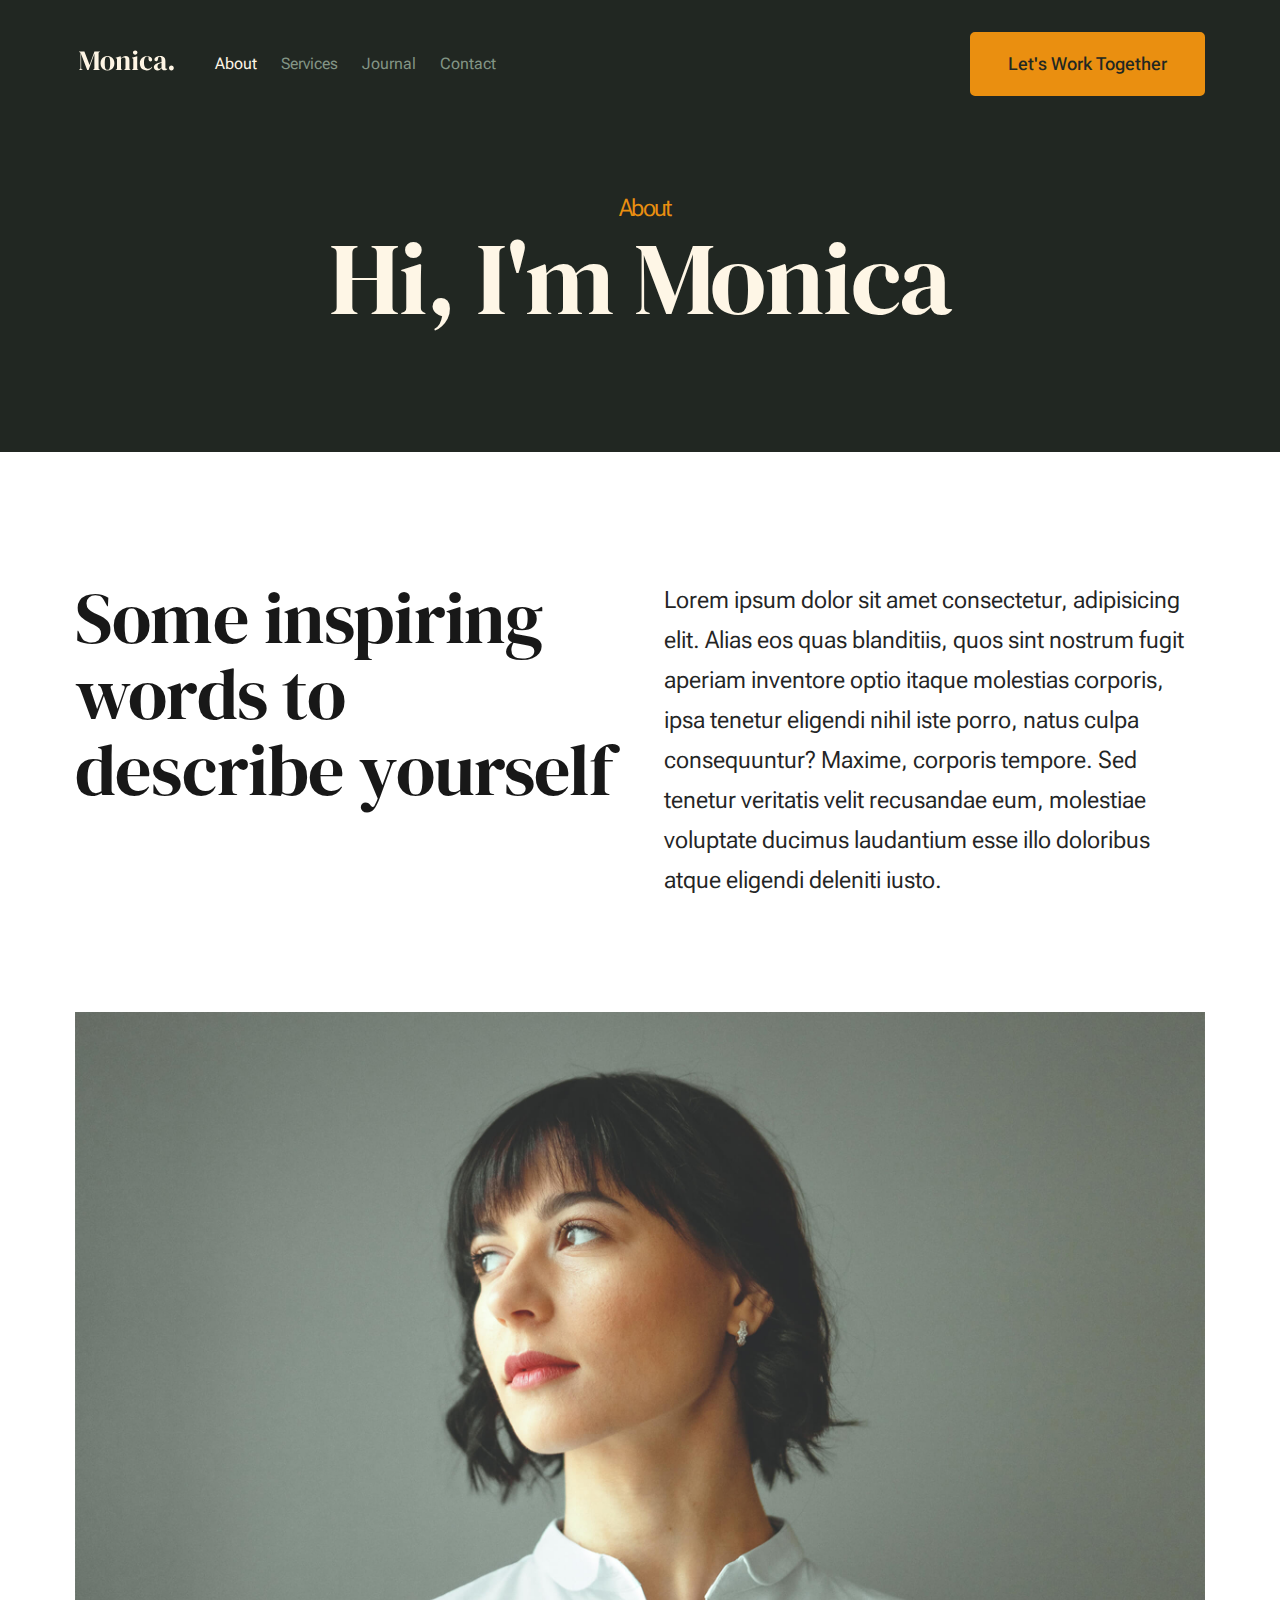
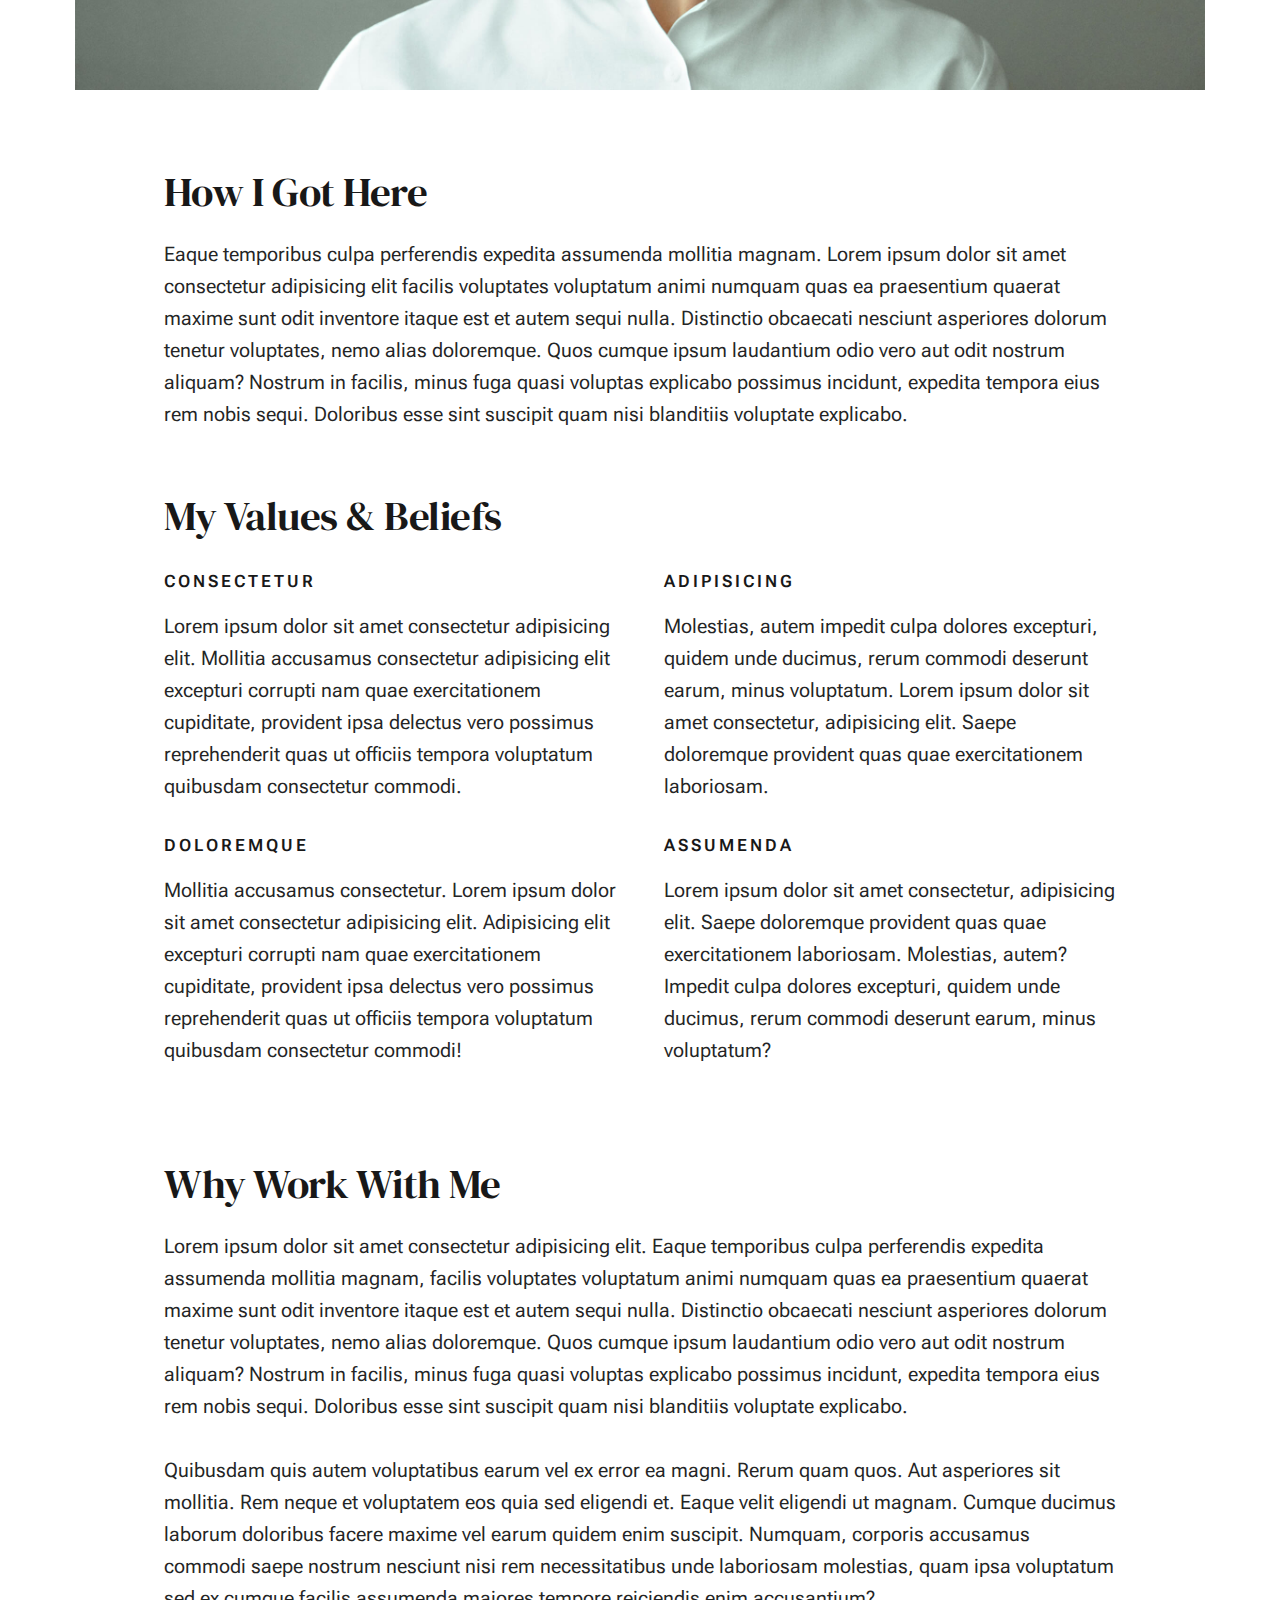
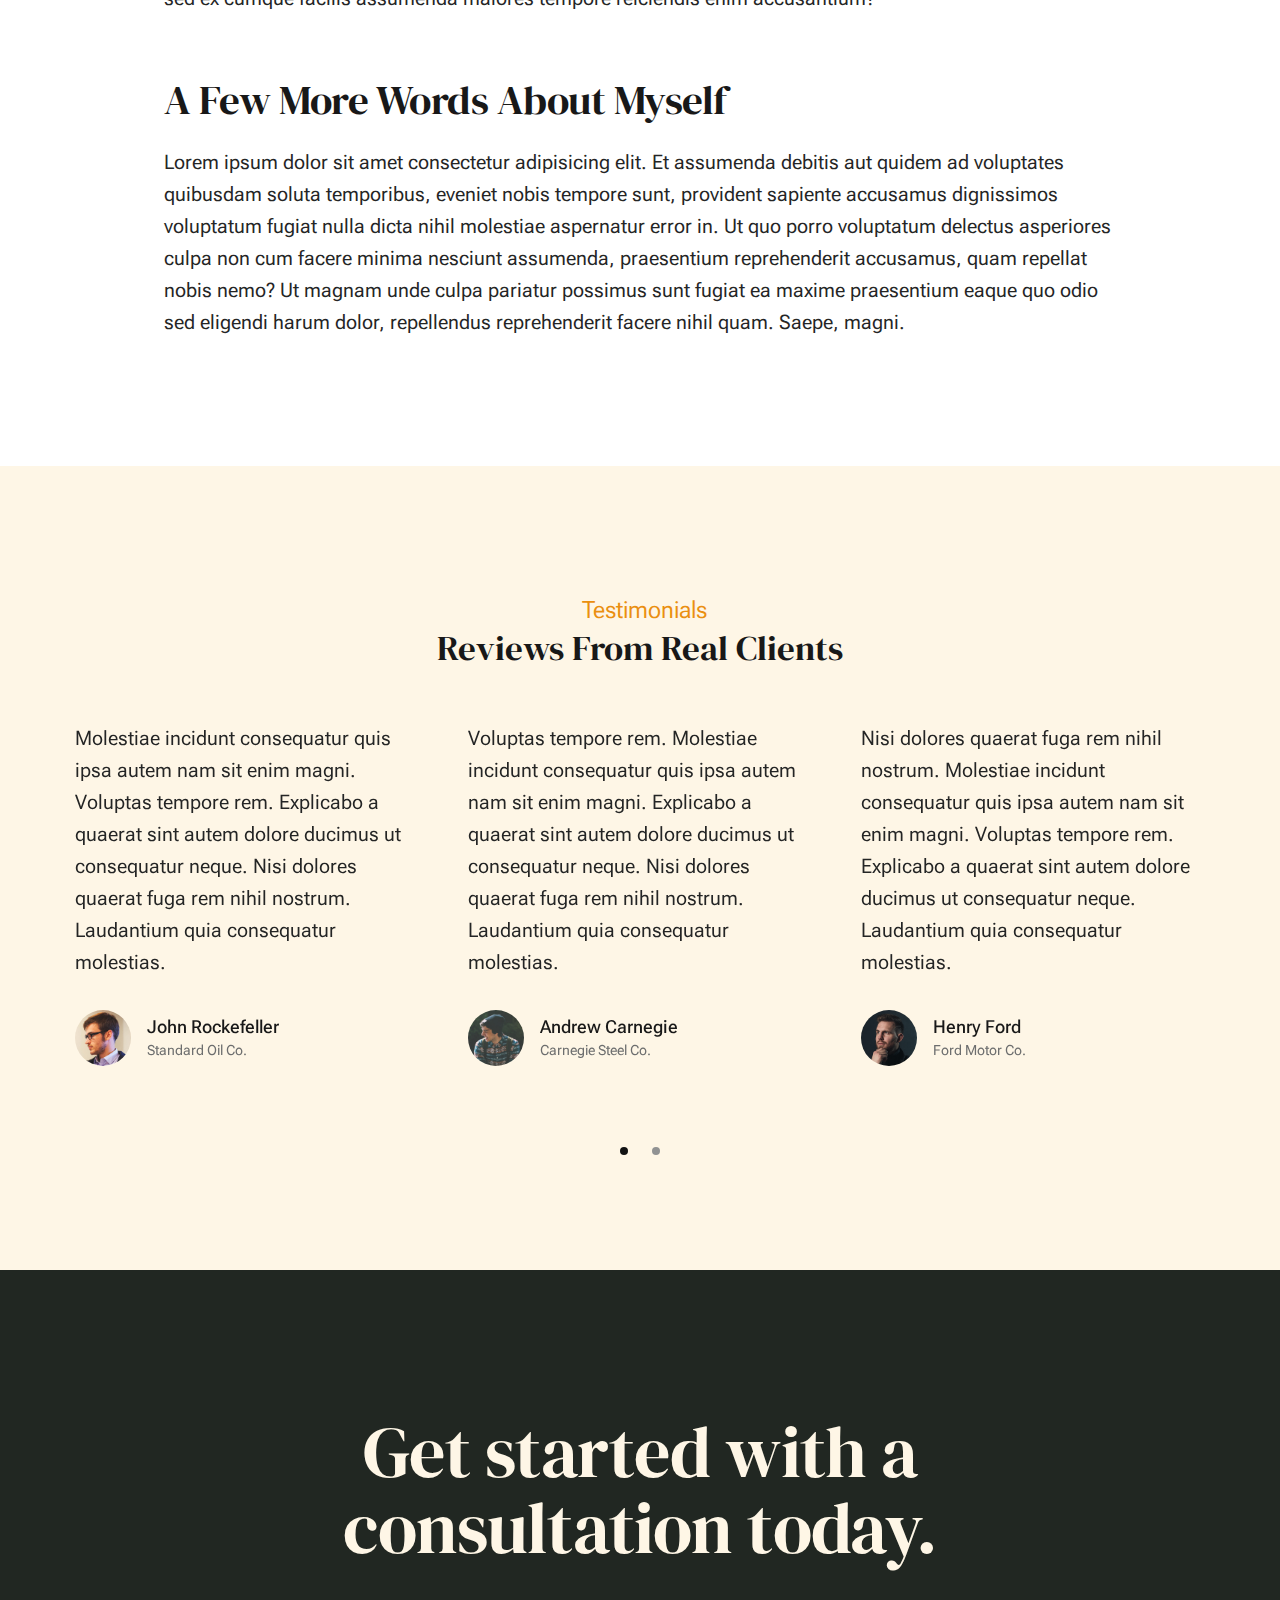
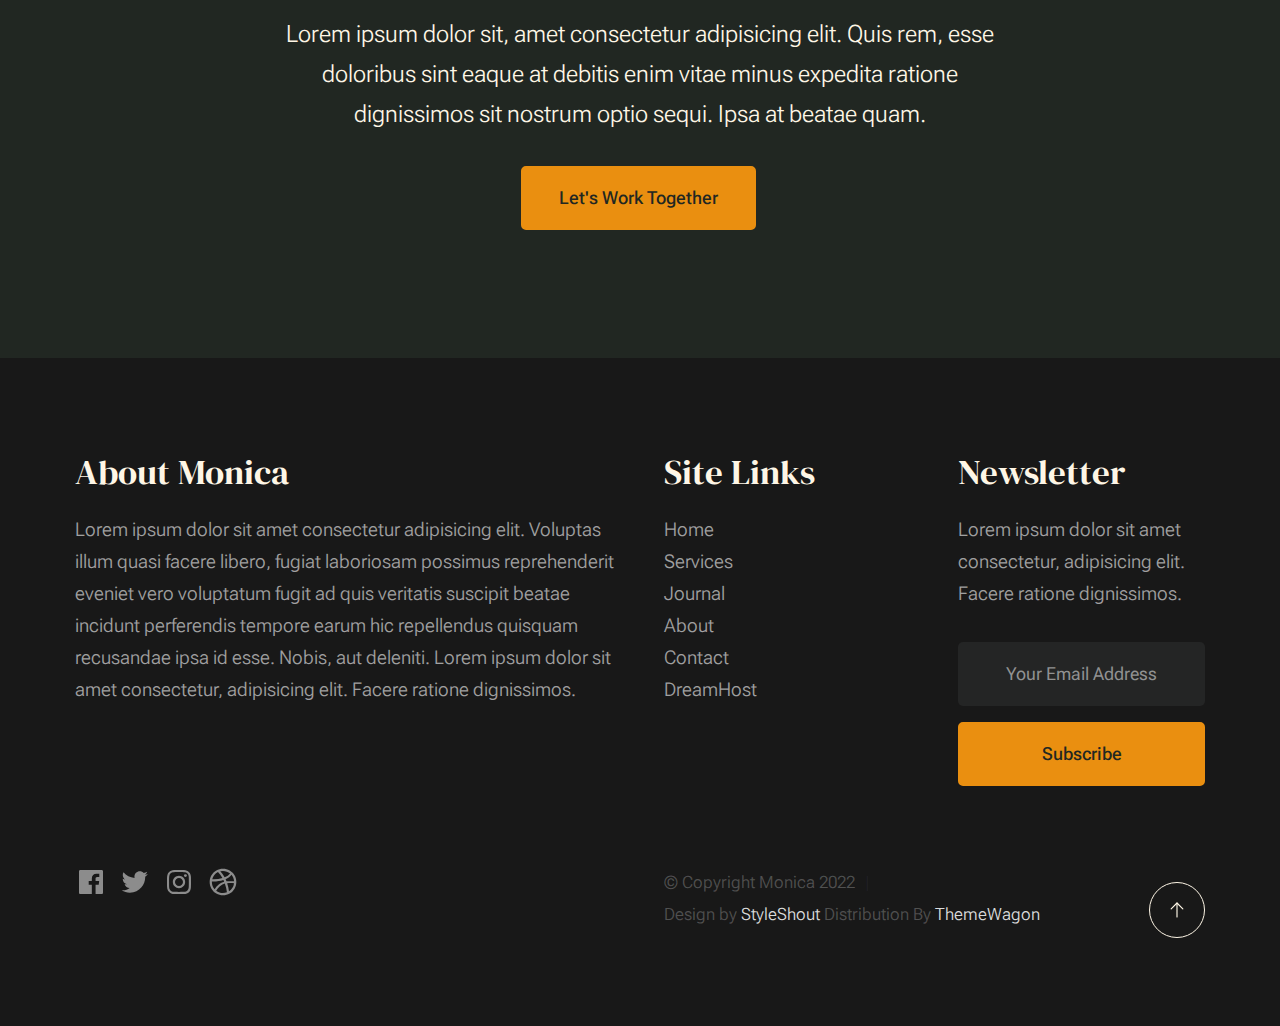
==== about.html @ 223e9e9d "init" ====
<!DOCTYPE html>
<html lang="en" class="no-js" >
<head>

    <!--- basic page needs
    ================================================== -->
    <meta charset="utf-8">
    <meta name="viewport" content="width=device-width, initial-scale=1">
    <title>About - Monica</title>

    <script>
        document.documentElement.classList.remove('no-js');
        document.documentElement.classList.add('js');
    </script>

    <!-- CSS
    ================================================== -->
    <link rel="stylesheet" href="css/vendor.css">
    <link rel="stylesheet" href="css/styles.css">

    <!-- favicons
    ================================================== -->
    <link rel="apple-touch-icon" sizes="180x180" href="apple-touch-icon.png">
    <link rel="icon" type="image/png" sizes="32x32" href="favicon-32x32.png">
    <link rel="icon" type="image/png" sizes="16x16" href="favicon-16x16.png">
    <link rel="manifest" href="site.webmanifest">

</head>


<body id="top">


    <!-- preloader
    ================================================== -->
    <div id="preloader">
        <div id="loader" class="dots-fade">
            <div></div>
            <div></div>
            <div></div>
        </div>
    </div>


    <!-- page wrap
    ================================================== -->
    <div id="page" class="s-pagewrap">


        <!-- # site header 
        ================================================== -->
        <header class="s-header">

            <div class="row s-header__inner width-sixteen-col">

                <div class="s-header__block">
                    <div class="s-header__logo">
                        <a class="logo" href="index.html">
                            <img src="images/logo.svg" alt="Homepage">
                        </a>
                    </div>

                    <a class="s-header__menu-toggle" href="#0"><span>Menu</span></a>
                </div> <!-- end s-header__block -->

                <nav class="s-header__nav">
    
                    <ul class="s-header__menu-links">
                        <li class="current"><a href="about.html">About</a></li>
                        <li><a href="services.html">Services</a></li>
                        <li><a href="blog.html">Journal</a></li>
                        <li><a href="contact.html">Contact</a></li>
                    </ul> <!-- s-header__menu-links -->

                    <div class="s-header__contact">
                        <a href="contact.html" class="btn btn--primary s-header__contact-btn">Let's Work Together</a>                        
                    </div> <!-- s-header__contact -->
    
                </nav> <!-- end s-header__nav -->

            </div> <!-- end s-header__inner -->

        </header> <!-- end s-header -->


        <!-- # site main content
        ================================================== -->
        <section id="content" class="s-content">

               <section class="s-pageheader pageheader">
                    <div class="row">
                        <div class="column xl-12">
                            <h1 class="page-title">
                                <span class="page-title__small-type text-pretitle">About</span>
                                Hi, I'm Monica
                            </h1>
                            
                        </div>
                    </div>
               </section> <!-- end pageheader --> 

               <section class="s-pagecontent pagecontent">

                    <div class="row pageintro">
                        <div class="column xl-6 lg-12">
                            <h2 class="text-display-title">Some inspiring words to describe yourself</h2>
                        </div>
                        <div class="column xl-6 lg-12 u-flexitem-x-right">
                            <p class="lead">
                            Lorem ipsum dolor sit amet consectetur, adipisicing elit. Alias eos quas blanditiis, quos sint nostrum fugit aperiam 
                            inventore optio itaque molestias corporis, ipsa tenetur eligendi nihil iste porro, natus culpa consequuntur? Maxime, 
                            corporis tempore. Sed tenetur veritatis velit recusandae eum, molestiae voluptate ducimus laudantium esse illo 
                            doloribus atque eligendi deleniti iusto. 
                            </p>
                        </div>                       
                    </div> <!-- end pageintro -->   
                    
                    <div class="row pagemedia">
                        <d class="column xl-12">
                            <figure class="page-media">                                
                                <img src="images/thumbs/about/about-1200.jpg" 
                                     srcset="images/thumbs/about/about-2400.jpg 2400w, 
                                             images/thumbs/about/about-1200.jpg 1200w, 
                                             images/thumbs/about/about-600.jpg 600w" sizes="(max-width: 2400px) 100vw, 2400px" alt="">
                            </figure>
                        </d>
                    </div> <!-- end pagemedia -->

                    <div class="row width-narrower pagemain">
                        <div class="column xl-12"> 

                            <h2>How I Got Here</h2>
                            <p>
                            Eaque temporibus culpa perferendis expedita assumenda mollitia magnam. Lorem ipsum dolor sit amet consectetur adipisicing elit
                            facilis voluptates voluptatum animi numquam quas ea praesentium quaerat maxime sunt odit inventore itaque est et autem sequi nulla. 
                            Distinctio obcaecati nesciunt asperiores dolorum tenetur voluptates, nemo alias doloremque. Quos cumque ipsum laudantium odio vero 
                            aut odit nostrum aliquam? Nostrum in facilis, minus fuga quasi voluptas explicabo possimus incidunt, expedita tempora eius rem nobis sequi. 
                            Doloribus esse sint suscipit quam nisi blanditiis voluptate explicabo.
                            </p>

                            <h2 class="u-add-bottom">My Values & Beliefs</h2>

                            <div class="grid-list-items list-items">
                                <div class="grid-list-items__item list-items__item u-remove-bottom">
                                    <div class="list-items__item-header">
                                        <h6 class="list-items__item-small-title">Consectetur</h6>
                                    </div>
                                    <p>
                                    Lorem ipsum dolor sit amet consectetur adipisicing elit. Mollitia accusamus consectetur adipisicing elit excepturi corrupti 
                                    nam quae exercitationem cupiditate, provident ipsa delectus vero possimus reprehenderit quas ut officiis tempora voluptatum 
                                    quibusdam consectetur commodi.
                                    </p>
                                </div>
                                <div class="grid-list-items__item list-items__item u-remove-bottom">
                                    <div class="list-items__item-header">
                                        <h6 class="list-items__item-small-title">Adipisicing</h6>
                                    </div>
                                    <p> 
                                    Molestias, autem impedit culpa dolores excepturi, quidem unde ducimus, rerum commodi deserunt earum, minus voluptatum.
                                    Lorem ipsum dolor sit amet consectetur, adipisicing elit. Saepe doloremque provident quas quae exercitationem laboriosam.
                                    </p>
                                </div>
                                <div class="grid-list-items__item list-items__item u-remove-bottom">
                                    <div class="list-items__item-header">
                                        <h6 class="list-items__item-small-title">Doloremque</h6>
                                    </div>
                                    <p>
                                    Mollitia accusamus consectetur. Lorem ipsum dolor sit amet consectetur adipisicing elit. Adipisicing elit excepturi corrupti 
                                    nam quae exercitationem cupiditate, provident ipsa delectus vero possimus reprehenderit quas ut officiis tempora voluptatum 
                                    quibusdam consectetur commodi!
                                    </p>
                                </div>
                                <div class="grid-list-items__item list-items__item u-remove-bottom">
                                    <div class="list-items__item-header">
                                        <h6 class="list-items__item-small-title">Assumenda</h6>
                                    </div>
                                    <p>
                                    Lorem ipsum dolor sit amet consectetur, adipisicing elit. Saepe doloremque provident quas quae exercitationem laboriosam. 
                                    Molestias, autem? Impedit culpa dolores excepturi, quidem unde ducimus, rerum commodi deserunt earum, minus voluptatum?
                                    </p>
                                </div>
                            </div> <!--grid-list-items -->

                            <h2>Why Work With Me</h2>
                            <p>
                            Lorem ipsum dolor sit amet consectetur adipisicing elit. Eaque temporibus culpa perferendis expedita assumenda mollitia magnam, 
                            facilis voluptates voluptatum animi numquam quas ea praesentium quaerat maxime sunt odit inventore itaque est et autem sequi nulla. 
                            Distinctio obcaecati nesciunt asperiores dolorum tenetur voluptates, nemo alias doloremque. Quos cumque ipsum laudantium odio vero aut 
                            odit nostrum aliquam? Nostrum in facilis, minus fuga quasi voluptas explicabo possimus incidunt, expedita tempora eius rem nobis sequi. 
                            Doloribus esse sint suscipit quam nisi blanditiis voluptate explicabo.
                            </p>

                            <p>
                            Quibusdam quis autem voluptatibus earum vel ex error ea magni. Rerum quam quos. Aut asperiores sit mollitia. Rem neque et voluptatem 
                            eos quia sed eligendi et. Eaque velit eligendi ut magnam. Cumque ducimus laborum doloribus facere maxime vel earum quidem enim suscipit. 
                            Numquam, corporis accusamus commodi saepe nostrum nesciunt nisi rem necessitatibus unde laboriosam molestias, quam ipsa voluptatum sed 
                            ex cumque facilis assumenda maiores tempore reiciendis enim accusantium?
                            </p>                   

                            <h2>A Few More Words About Myself</h2>
                            <p>
                            Lorem ipsum dolor sit amet consectetur adipisicing elit. Et assumenda debitis aut quidem ad voluptates quibusdam soluta temporibus, 
                            eveniet nobis tempore sunt, provident sapiente accusamus dignissimos voluptatum fugiat nulla dicta nihil molestiae aspernatur error in. 
                            Ut quo porro voluptatum delectus asperiores culpa non cum facere minima nesciunt assumenda, praesentium reprehenderit accusamus, quam 
                            repellat nobis nemo? Ut magnam unde culpa pariatur possimus sunt fugiat ea maxime praesentium eaque quo odio sed eligendi harum dolor, 
                            repellendus reprehenderit facere nihil quam. Saepe, magni.
                            </p>

                        </div> <!-- end grid-block-->
                    </div> <!-- end pagemain -->

               </section> <!-- pagecontent -->

               <section class="s-testimonials">

                    <div class="s-testimonials__header row row-x-center text-center">
                        <div class="column xl-8 lg-12">
        
                            <p class="text-pretitle">
                            Testimonials
                            </p>
                            <h3>
                            Reviews From Real Clients
                            </h3>                        
        
                        </div>
                    </div> <!--end s-testimonials__header -->

                    <div class="row s-testimonials__content">
                        <div class="column xl-12 testimonials">

                            <div class="swiper-container testimonials__slider page-slider">

                                <div class="swiper-wrapper">
                                    <div class="testimonials__slide swiper-slide">
                                        <p>
                                        Molestiae incidunt consequatur quis ipsa autem nam sit enim magni. Voluptas tempore rem. 
                                        Explicabo a quaerat sint autem dolore ducimus ut consequatur neque. Nisi dolores quaerat fuga rem nihil nostrum.
                                        Laudantium quia consequatur molestias.
                                        </p>
                                        <div class="testimonials__author">
                                            <img src="images/avatars/user-01.jpg" alt="Author image" class="testimonials__avatar">
                                            <cite class="testimonials__cite">
                                                <strong>John Rockefeller</strong>
                                                <span>Standard Oil Co.</span>
                                            </cite>
                                        </div>
                                    </div>
                                    <div class="testimonials__slide swiper-slide">
                                        <p>
                                        Voluptas tempore rem. Molestiae incidunt consequatur quis ipsa autem nam sit enim magni. 
                                        Explicabo a quaerat sint autem dolore ducimus ut consequatur neque. Nisi dolores quaerat fuga rem nihil nostrum.
                                        Laudantium quia consequatur molestias.
                                        </p>
                                        <div class="testimonials__author">
                                            <img src="images/avatars/user-04.jpg" alt="Author image" class="testimonials__avatar">
                                            <cite class="testimonials__cite">
                                                <strong>Andrew Carnegie</strong>
                                                <span>Carnegie Steel Co.</span>
                                            </cite>
                                        </div>
                                    </div>
                                    <div class="testimonials__slide swiper-slide">
                                        <p>
                                        Nisi dolores quaerat fuga rem nihil nostrum. Molestiae incidunt consequatur quis ipsa autem nam sit enim magni. 
                                        Voluptas tempore rem. Explicabo a quaerat sint autem dolore ducimus ut consequatur neque. 
                                        Laudantium quia consequatur molestias.
                                        </p>
                                        <div class="testimonials__author">
                                            <img src="images/avatars/user-06.jpg" alt="Author image" class="testimonials__avatar">
                                            <cite class="testimonials__cite">
                                                <strong>Henry Ford</strong>
                                                <span>Ford Motor Co.</span>
                                            </cite>
                                        </div>
                                    </div>
                                    <div class="testimonials__slide swiper-slide">
                                        <p>
                                        Molestiae incidunt consequatur quis ipsa autem nam sit enim magni. Voluptas tempore rem. 
                                        Explicabo a quaerat sint autem dolore ducimus ut consequatur neque. Nisi dolores quaerat fuga rem nihil nostrum.
                                        Laudantium quia consequatur molestias.
                                        </p>
                                        <div class="testimonials__author">
                                            <img src="images/avatars/user-02.jpg" alt="Author image" class="testimonials__avatar">
                                            <cite class="testimonials__cite">
                                                <strong>John Morgan</strong>
                                                <span>JP Morgan & Co.</span>
                                            </cite>
                                        </div>
                                    </div> 
                                </div> <!-- end swiper-wrapper --> 

                                <div class="swiper-pagination"></div>

                            </div> <!--end testimonials__slider --> 

                        </div> <!-- testimonials -->
                    </div> <!--end s-testimonials__content -->

               </section> <!-- end s-testimonials -->

        </section> <!-- s-content-->

        <!-- # cta
        ================================================== -->
        <section id="cta" class="s-cta">

            <div class="row row-x-center text-center">
                <div class="column xl-8 lg-12">

                    <div class="s-cta__content">
                        <h2 class="text-display-title">
                        Get started with a consultation today.
                        </h2>
                        <p class="lead">
                        Lorem ipsum dolor sit, amet consectetur adipisicing elit. Quis rem, esse doloribus sint eaque at debitis enim vitae minus expedita ratione dignissimos sit nostrum optio sequi. Ipsa at beatae quam.
                        </p>
                        <a href="contact.html" class="btn btn--primary">Let's Work Together</a>
                    </div>

                </div>
            </div>

        </section> <!-- end s-cta -->


        <!-- # footer 
        ================================================== -->
        <footer class="s-footer">
            <div class="row s-footer__content">
                <div class="column xl-6 lg-6 md-12 s-footer__block s-footer__about">                    
                    <h3>About Monica</h3>
                    <p>
                    Lorem ipsum dolor sit amet consectetur adipisicing elit. Voluptas illum quasi facere libero, 
                    fugiat laboriosam possimus reprehenderit eveniet vero voluptatum fugit ad quis veritatis suscipit beatae 
                    incidunt perferendis tempore earum hic repellendus quisquam recusandae ipsa id esse. Nobis, aut deleniti.
                    Lorem ipsum dolor sit amet consectetur, adipisicing elit. Facere ratione dignissimos.
                    </p>               
                </div>                
                <div class="column xl-3 lg-6 md-12 s-footer__block s-footer__site-links">
                    <h3>Site Links</h3>
                    <ul class="link-list">
                        <li><a href="index.html">Home</a></li>
                        <li><a href="services.html">Services</a></li>
                        <li><a href="blog.html">Journal</a></li>
                        <li><a href="about.html">About</a></li>
                        <li><a href="contact.html">Contact</a></li>
                        <li><a href="https://www.dreamhost.com/r.cgi?287326">DreamHost</a></li>
                    </ul>
                </div>
                <div class="column xl-3 lg-6 md-12 tab-12 s-footer__block s-footer__newsletter">
                    <h3>Newsletter</h3>

                    <p>
                    Lorem ipsum dolor sit amet consectetur, adipisicing elit. Facere ratione dignissimos.
                    </p>

                    <div class="subscribe-form">
                        <form id="mc-form" class="mc-form">
                            <input type="email" name="EMAIL" id="mce-EMAIL" class="u-fullwidth text-center" placeholder="Your Email Address" title="The domain portion of the email address is invalid (the portion after the @)." pattern="^([^\x00-\x20\x22\x28\x29\x2c\x2e\x3a-\x3c\x3e\x40\x5b-\x5d\x7f-\xff]+|\x22([^\x0d\x22\x5c\x80-\xff]|\x5c[\x00-\x7f])*\x22)(\x2e([^\x00-\x20\x22\x28\x29\x2c\x2e\x3a-\x3c\x3e\x40\x5b-\x5d\x7f-\xff]+|\x22([^\x0d\x22\x5c\x80-\xff]|\x5c[\x00-\x7f])*\x22))*\x40([^\x00-\x20\x22\x28\x29\x2c\x2e\x3a-\x3c\x3e\x40\x5b-\x5d\x7f-\xff]+|\x5b([^\x0d\x5b-\x5d\x80-\xff]|\x5c[\x00-\x7f])*\x5d)(\x2e([^\x00-\x20\x22\x28\x29\x2c\x2e\x3a-\x3c\x3e\x40\x5b-\x5d\x7f-\xff]+|\x5b([^\x0d\x5b-\x5d\x80-\xff]|\x5c[\x00-\x7f])*\x5d))*(\.\w{2,})+$" required>
                            <input type="submit" name="subscribe" value="Subscribe" class="btn btn--primary btn--small u-fullwidth">
                            <!-- <div style="position: absolute; left: -5000px;" aria-hidden="true"><input type="text" name="b_cdb7b577e41181934ed6a6a44_9a91cfe7b3" tabindex="-1" value=""></div> -->
                            <div class="mc-status"></div>
                        </form>
                    </div>
                </div>
            </div>    
            
            <div class="row s-footer__bottom">
                <div class="column xl-6 lg-12">
                    <ul class="s-footer__social social-list">
                        <li>
                            <a href="#0">
                                <svg xmlns="http://www.w3.org/2000/svg" width="24" height="24" viewBox="0 0 24 24" style="fill:rgba(0, 0, 0, 1);transform:;-ms-filter:"><path d="M20,3H4C3.447,3,3,3.448,3,4v16c0,0.552,0.447,1,1,1h8.615v-6.96h-2.338v-2.725h2.338v-2c0-2.325,1.42-3.592,3.5-3.592 c0.699-0.002,1.399,0.034,2.095,0.107v2.42h-1.435c-1.128,0-1.348,0.538-1.348,1.325v1.735h2.697l-0.35,2.725h-2.348V21H20 c0.553,0,1-0.448,1-1V4C21,3.448,20.553,3,20,3z"></path></svg>
                                <span class="u-screen-reader-text">Facebook</span>
                            </a>
                        </li>
                        <li>
                            <a href="#0">
                                <svg xmlns="http://www.w3.org/2000/svg" width="24" height="24" viewBox="0 0 24 24" style="fill:rgba(0, 0, 0, 1);transform:;-ms-filter:"><path d="M19.633,7.997c0.013,0.175,0.013,0.349,0.013,0.523c0,5.325-4.053,11.461-11.46,11.461c-2.282,0-4.402-0.661-6.186-1.809 c0.324,0.037,0.636,0.05,0.973,0.05c1.883,0,3.616-0.636,5.001-1.721c-1.771-0.037-3.255-1.197-3.767-2.793 c0.249,0.037,0.499,0.062,0.761,0.062c0.361,0,0.724-0.05,1.061-0.137c-1.847-0.374-3.23-1.995-3.23-3.953v-0.05 c0.537,0.299,1.16,0.486,1.82,0.511C3.534,9.419,2.823,8.184,2.823,6.787c0-0.748,0.199-1.434,0.548-2.032 c1.983,2.443,4.964,4.04,8.306,4.215c-0.062-0.3-0.1-0.611-0.1-0.923c0-2.22,1.796-4.028,4.028-4.028 c1.16,0,2.207,0.486,2.943,1.272c0.91-0.175,1.782-0.512,2.556-0.973c-0.299,0.935-0.936,1.721-1.771,2.22 c0.811-0.088,1.597-0.312,2.319-0.624C21.104,6.712,20.419,7.423,19.633,7.997z"></path></svg>
                                <span class="u-screen-reader-text">Twitter</span>
                            </a>
                        </li>
                        <li>
                            <a href="#0">
                                <svg xmlns="http://www.w3.org/2000/svg" width="24" height="24" viewBox="0 0 24 24" style="fill:rgba(0, 0, 0, 1);transform:;-ms-filter:"><path d="M11.999,7.377c-2.554,0-4.623,2.07-4.623,4.623c0,2.554,2.069,4.624,4.623,4.624c2.552,0,4.623-2.07,4.623-4.624 C16.622,9.447,14.551,7.377,11.999,7.377L11.999,7.377z M11.999,15.004c-1.659,0-3.004-1.345-3.004-3.003 c0-1.659,1.345-3.003,3.004-3.003s3.002,1.344,3.002,3.003C15.001,13.659,13.658,15.004,11.999,15.004L11.999,15.004z"></path><circle cx="16.806" cy="7.207" r="1.078"></circle><path d="M20.533,6.111c-0.469-1.209-1.424-2.165-2.633-2.632c-0.699-0.263-1.438-0.404-2.186-0.42 c-0.963-0.042-1.268-0.054-3.71-0.054s-2.755,0-3.71,0.054C7.548,3.074,6.809,3.215,6.11,3.479C4.9,3.946,3.945,4.902,3.477,6.111 c-0.263,0.7-0.404,1.438-0.419,2.186c-0.043,0.962-0.056,1.267-0.056,3.71c0,2.442,0,2.753,0.056,3.71 c0.015,0.748,0.156,1.486,0.419,2.187c0.469,1.208,1.424,2.164,2.634,2.632c0.696,0.272,1.435,0.426,2.185,0.45 c0.963,0.042,1.268,0.055,3.71,0.055s2.755,0,3.71-0.055c0.747-0.015,1.486-0.157,2.186-0.419c1.209-0.469,2.164-1.424,2.633-2.633 c0.263-0.7,0.404-1.438,0.419-2.186c0.043-0.962,0.056-1.267,0.056-3.71s0-2.753-0.056-3.71C20.941,7.57,20.801,6.819,20.533,6.111z M19.315,15.643c-0.007,0.576-0.111,1.147-0.311,1.688c-0.305,0.787-0.926,1.409-1.712,1.711c-0.535,0.199-1.099,0.303-1.67,0.311 c-0.95,0.044-1.218,0.055-3.654,0.055c-2.438,0-2.687,0-3.655-0.055c-0.569-0.007-1.135-0.112-1.669-0.311 c-0.789-0.301-1.414-0.923-1.719-1.711c-0.196-0.534-0.302-1.099-0.311-1.669c-0.043-0.95-0.053-1.218-0.053-3.654 c0-2.437,0-2.686,0.053-3.655c0.007-0.576,0.111-1.146,0.311-1.687c0.305-0.789,0.93-1.41,1.719-1.712 c0.534-0.198,1.1-0.303,1.669-0.311c0.951-0.043,1.218-0.055,3.655-0.055c2.437,0,2.687,0,3.654,0.055 c0.571,0.007,1.135,0.112,1.67,0.311c0.786,0.303,1.407,0.925,1.712,1.712c0.196,0.534,0.302,1.099,0.311,1.669 c0.043,0.951,0.054,1.218,0.054,3.655c0,2.436,0,2.698-0.043,3.654H19.315z"></path></svg>
                                <span class="u-screen-reader-text">Instagram</span>
                            </a>
                        </li>
                        <li>
                            <a href="#0">
                                <svg xmlns="http://www.w3.org/2000/svg" width="24" height="24" viewBox="0 0 24 24" style="fill: rgba(0, 0, 0, 1);transform: ;msFilter:;"><path d="M20.66 6.98a9.932 9.932 0 0 0-3.641-3.64C15.486 2.447 13.813 2 12 2s-3.486.447-5.02 1.34c-1.533.893-2.747 2.107-3.64 3.64S2 10.187 2 12s.446 3.487 1.34 5.02a9.924 9.924 0 0 0 3.641 3.64C8.514 21.553 10.187 22 12 22s3.486-.447 5.02-1.34a9.932 9.932 0 0 0 3.641-3.64C21.554 15.487 22 13.813 22 12s-.446-3.487-1.34-5.02zM12 3.66c2 0 3.772.64 5.32 1.919-.92 1.174-2.286 2.14-4.1 2.9-1.002-1.813-2.088-3.327-3.261-4.54A7.715 7.715 0 0 1 12 3.66zM5.51 6.8a8.116 8.116 0 0 1 2.711-2.22c1.212 1.201 2.325 2.7 3.34 4.5-2 .6-4.114.9-6.341.9-.573 0-1.006-.013-1.3-.04A8.549 8.549 0 0 1 5.51 6.8zM3.66 12c0-.054.003-.12.01-.2.007-.08.01-.146.01-.2.254.014.641.02 1.161.02 2.666 0 5.146-.367 7.439-1.1.187.373.381.793.58 1.26-1.32.293-2.674 1.006-4.061 2.14S6.4 16.247 5.76 17.5c-1.4-1.587-2.1-3.42-2.1-5.5zM12 20.34c-1.894 0-3.594-.587-5.101-1.759.601-1.187 1.524-2.322 2.771-3.401 1.246-1.08 2.483-1.753 3.71-2.02a29.441 29.441 0 0 1 1.56 6.62 8.166 8.166 0 0 1-2.94.56zm7.08-3.96a8.351 8.351 0 0 1-2.58 2.621c-.24-2.08-.7-4.107-1.379-6.081.932-.066 1.765-.1 2.5-.1.799 0 1.686.034 2.659.1a8.098 8.098 0 0 1-1.2 3.46zm-1.24-5c-1.16 0-2.233.047-3.22.14a27.053 27.053 0 0 0-.68-1.62c2.066-.906 3.532-2.006 4.399-3.3 1.2 1.414 1.854 3.027 1.96 4.84-.812-.04-1.632-.06-2.459-.06z"></path></svg>
                                <span class="u-screen-reader-text">Dribbble</span>
                            </a>
                        </li>
                    </ul> <!-- end s-footer__social -->
                </div>
                <div class="column xl-6 lg-12">
                    <p class="ss-copyright">
                        <span>© Copyright Monica 2022</span> 
                        <span>Design by <a href="https://www.styleshout.com/">StyleShout</a> Distribution By <a href="https://themewagon.com">ThemeWagon</a></span>
                    </p>
                </div>

                <div class="ss-go-top">
                    <a class="smoothscroll" title="Back to Top" href="#top">
                        <svg xmlns="http://www.w3.org/2000/svg" viewBox="0 0 24 24" width="36" height="36" fill="none" stroke="#ffffff" stroke-width="1" stroke-linecap="round" stroke-linejoin="round">&lt;!--!  Atomicons Free 1.00 by @atisalab License - https://atomicons.com/license/ (Icons: CC BY 4.0) Copyright 2021 Atomicons --&gt;<polyline points="17 11 12 6 7 11"></polyline><line x1="12" y1="18" x2="12" y2="6"></line></svg>
                    </a>
                </div> <!-- end ss-go-top -->
            </div>
            
        </footer> <!-- end s-footer -->

    </div> <!-- end page-wrap -->

    <!-- Java Script
    ================================================== -->
    <script src="js/plugins.js"></script>
    <script src="js/main.js"></script>

</body>
</html>
---- css/vendor.css ----
/* ===================================================================
 * Monica Third-party Stylesheets
 * Template Ver. 1.0.0
 * 12-13-2022
 * -------------------------------------------------------------------
 *
 * TOC:
 * # PrismJS
 * # Swiper
 *
 * ------------------------------------------------------------------- */


/* ===================================================================
 * # PrismJS 1.20.0
 *   https://prismjs.com/download.html#themes=prism-okaidia&languages=markup+css+clike+javascript+markup-templating+php 
 *   
 *   okaidia theme for JavaScript, CSS and HTML
 *   Loosely based on Monokai textmate theme by http://www.monokai.nl/
 *   @author ocodia
 * ------------------------------------------------------------------- */
code[class*=language-],
pre[class*=language-] {
  color          : #f8f8f2;
  background     : none;
  text-shadow    : 0 1px rgba(0, 0, 0, 0.3);
  font-family    : var(--font-mono);
  font-size      : calc(var(--text-size) * 0.9444);
  text-align     : left;
  white-space    : pre;
  word-spacing   : normal;
  word-break     : normal;
  word-wrap      : normal;
  line-height    : var(--vspace-1);
  -moz-tab-size  : 4;
  -o-tab-size    : 4;
  tab-size       : 4;
  -webkit-hyphens: none;
  -ms-hyphens    : none;
  hyphens        : none;
}

/* Code blocks */
pre[class*=language-] {
  padding : var(--vspace-0_5) 0 var(--vspace-1);
  margin  : var(--vspace-1) 0;
  overflow: auto;
}

:not(pre)>code[class*=language-],
pre[class*=language-] {
  background: #272822;
}

/* Inline code */
:not(pre)>code[class*=language-] {
  padding    : 0.1em;
  white-space: normal;
}

.token.comment,
.token.prolog,
.token.doctype,
.token.cdata {
  color: slategray;
}

.token.punctuation {
  color: #f8f8f2;
}

.token.namespace {
  opacity: 0.7;
}

.token.property,
.token.tag,
.token.constant,
.token.symbol,
.token.deleted {
  color: #f92672;
}

.token.boolean,
.token.number {
  color: #ae81ff;
}

.token.selector,
.token.attr-name,
.token.string,
.token.char,
.token.builtin,
.token.inserted {
  color: #a6e22e;
}

.token.operator,
.token.entity,
.token.url,
.language-css .token.string,
.style .token.string,
.token.variable {
  color: #f8f8f2;
}

.token.atrule,
.token.attr-value,
.token.function,
.token.class-name {
  color: #e6db74;
}

.token.keyword {
  color: #66d9ef;
}

.token.regex,
.token.important {
  color: #fd971f;
}

.token.important,
.token.bold {
  font-weight: bold;
}

.token.italic {
  font-style: italic;
}

.token.entity {
  cursor: help;
}



/* ===================================================================
 * # Swiper 6.4.5
 *   Most modern mobile touch slider and framework with hardware accelerated transitions
 *   https://swiperjs.com
 *
 *   Copyright 2014-2020 Vladimir Kharlampidi
 *
 *   Released under the MIT License
 *
 *   Released on: December 18, 2020
 * ------------------------------------------------------------------- */
@font-face {
  font-family: "swiper-icons";
  src        : url("data:application/font-woff;charset=utf-8;base64, [base64]//wADZ2x5ZgAAAywAAADMAAAD2MHtryVoZWFkAAABbAAAADAAAAA2E2+eoWhoZWEAAAGcAAAAHwAAACQC9gDzaG10eAAAAigAAAAZAAAArgJkABFsb2NhAAAC0AAAAFoAAABaFQAUGG1heHAAAAG8AAAAHwAAACAAcABAbmFtZQAAA/gAAAE5AAACXvFdBwlwb3N0AAAFNAAAAGIAAACE5s74hXjaY2BkYGAAYpf5Hu/j+W2+MnAzMYDAzaX6QjD6/4//Bxj5GA8AuRwMYGkAPywL13jaY2BkYGA88P8Agx4j+/8fQDYfA1AEBWgDAIB2BOoAeNpjYGRgYNBh4GdgYgABEMnIABJzYNADCQAACWgAsQB42mNgYfzCOIGBlYGB0YcxjYGBwR1Kf2WQZGhhYGBiYGVmgAFGBiQQkOaawtDAoMBQxXjg/wEGPcYDDA4wNUA2CCgwsAAAO4EL6gAAeNpj2M0gyAACqxgGNWBkZ2D4/wMA+xkDdgAAAHjaY2BgYGaAYBkGRgYQiAHyGMF8FgYHIM3DwMHABGQrMOgyWDLEM1T9/w8UBfEMgLzE////P/5//f/V/xv+r4eaAAeMbAxwIUYmIMHEgKYAYjUcsDAwsLKxc3BycfPw8jEQA/[base64]/uznmfPFBNODM2K7MTQ45YEAZqGP81AmGGcF3iPqOop0r1SPTaTbVkfUe4HXj97wYE+yNwWYxwWu4v1ugWHgo3S1XdZEVqWM7ET0cfnLGxWfkgR42o2PvWrDMBSFj/IHLaF0zKjRgdiVMwScNRAoWUoH78Y2icB/yIY09An6AH2Bdu/UB+yxopYshQiEvnvu0dURgDt8QeC8PDw7Fpji3fEA4z/PEJ6YOB5hKh4dj3EvXhxPqH/SKUY3rJ7srZ4FZnh1PMAtPhwP6fl2PMJMPDgeQ4rY8YT6Gzao0eAEA409DuggmTnFnOcSCiEiLMgxCiTI6Cq5DZUd3Qmp10vO0LaLTd2cjN4fOumlc7lUYbSQcZFkutRG7g6JKZKy0RmdLY680CDnEJ+UMkpFFe1RN7nxdVpXrC4aTtnaurOnYercZg2YVmLN/d/gczfEimrE/fs/bOuq29Zmn8tloORaXgZgGa78yO9/cnXm2BpaGvq25Dv9S4E9+5SIc9PqupJKhYFSSl47+Qcr1mYNAAAAeNptw0cKwkAAAMDZJA8Q7OUJvkLsPfZ6zFVERPy8qHh2YER+3i/BP83vIBLLySsoKimrqKqpa2hp6+jq6RsYGhmbmJqZSy0sraxtbO3sHRydnEMU4uR6yx7JJXveP7WrDycAAAAAAAH//wACeNpjYGRgYOABYhkgZgJCZgZNBkYGLQZtIJsFLMYAAAw3ALgAeNolizEKgDAQBCchRbC2sFER0YD6qVQiBCv/H9ezGI6Z5XBAw8CBK/m5iQQVauVbXLnOrMZv2oLdKFa8Pjuru2hJzGabmOSLzNMzvutpB3N42mNgZGBg4GKQYzBhYMxJLMlj4GBgAYow/P/PAJJhLM6sSoWKfWCAAwDAjgbRAAB42mNgYGBkAIIbCZo5IPrmUn0hGA0AO8EFTQAA") format("woff");
  font-weight: 400;
  font-style : normal;
}

:root {
  --swiper-theme-color: #007aff;
}

.swiper-container {
  margin-left : auto;
  margin-right: auto;
  position    : relative;
  overflow    : hidden;
  list-style  : none;
  padding     : 0;
  /* Fix of Webkit flickering */
  z-index     : 1;
}

.swiper-container-vertical>.swiper-wrapper {
  flex-direction: column;
}

.swiper-wrapper {
  position           : relative;
  width              : 100%;
  height             : 100%;
  z-index            : 1;
  display            : flex;
  transition-property: transform;
  box-sizing         : content-box;
}

.swiper-container-android .swiper-slide,
.swiper-wrapper {
  transform: translate3d(0px, 0, 0);
}

.swiper-container-multirow>.swiper-wrapper {
  flex-wrap: wrap;
}

.swiper-container-multirow-column>.swiper-wrapper {
  flex-wrap     : wrap;
  flex-direction: column;
}

.swiper-container-free-mode>.swiper-wrapper {
  transition-timing-function: ease-out;
  margin                    : 0 auto;
}

.swiper-slide {
  flex-shrink        : 0;
  width              : 100%;
  height             : 100%;
  position           : relative;
  transition-property: transform;
}

.swiper-slide-invisible-blank {
  visibility: hidden;
}

/* Auto Height */
.swiper-container-autoheight,
.swiper-container-autoheight .swiper-slide {
  height: auto;
}

.swiper-container-autoheight .swiper-wrapper {
  align-items        : flex-start;
  transition-property: transform, height;
}

/* 3D Effects */
.swiper-container-3d {
  perspective: 1200px;
}

.swiper-container-3d .swiper-wrapper,
.swiper-container-3d .swiper-slide,
.swiper-container-3d .swiper-slide-shadow-left,
.swiper-container-3d .swiper-slide-shadow-right,
.swiper-container-3d .swiper-slide-shadow-top,
.swiper-container-3d .swiper-slide-shadow-bottom,
.swiper-container-3d .swiper-cube-shadow {
  transform-style: preserve-3d;
}

.swiper-container-3d .swiper-slide-shadow-left,
.swiper-container-3d .swiper-slide-shadow-right,
.swiper-container-3d .swiper-slide-shadow-top,
.swiper-container-3d .swiper-slide-shadow-bottom {
  position      : absolute;
  left          : 0;
  top           : 0;
  width         : 100%;
  height        : 100%;
  pointer-events: none;
  z-index       : 10;
}

.swiper-container-3d .swiper-slide-shadow-left {
  background-image: linear-gradient(to left, rgba(0, 0, 0, 0.5), rgba(0, 0, 0, 0));
}

.swiper-container-3d .swiper-slide-shadow-right {
  background-image: linear-gradient(to right, rgba(0, 0, 0, 0.5), rgba(0, 0, 0, 0));
}

.swiper-container-3d .swiper-slide-shadow-top {
  background-image: linear-gradient(to top, rgba(0, 0, 0, 0.5), rgba(0, 0, 0, 0));
}

.swiper-container-3d .swiper-slide-shadow-bottom {
  background-image: linear-gradient(to bottom, rgba(0, 0, 0, 0.5), rgba(0, 0, 0, 0));
}

/* CSS Mode */
.swiper-container-css-mode>.swiper-wrapper {
  overflow          : auto;
  scrollbar-width   : none;
  /* For Firefox */
  -ms-overflow-style: none;
  /* For Internet Explorer and Edge */
}

.swiper-container-css-mode>.swiper-wrapper::-webkit-scrollbar {
  display: none;
}

.swiper-container-css-mode>.swiper-wrapper>.swiper-slide {
  scroll-snap-align: start start;
}

.swiper-container-horizontal.swiper-container-css-mode>.swiper-wrapper {
  -ms-scroll-snap-type: x mandatory;
  scroll-snap-type    : x mandatory;
}

.swiper-container-vertical.swiper-container-css-mode>.swiper-wrapper {
  -ms-scroll-snap-type: y mandatory;
  scroll-snap-type    : y mandatory;
}

:root {
  --swiper-navigation-size   : 44px;
  /*
    --swiper-navigation-color: var(--swiper-theme-color);
    */
}

.swiper-button-prev,
.swiper-button-next {
  position       : absolute;
  top            : 50%;
  width          : calc(var(--swiper-navigation-size) / 44 * 27);
  height         : var(--swiper-navigation-size);
  margin-top     : calc(-1 * var(--swiper-navigation-size) / 2);
  z-index        : 10;
  cursor         : pointer;
  display        : flex;
  align-items    : center;
  justify-content: center;
  color          : var(--swiper-navigation-color, var(--swiper-theme-color));
}

.swiper-button-prev.swiper-button-disabled,
.swiper-button-next.swiper-button-disabled {
  opacity       : 0.35;
  cursor        : auto;
  pointer-events: none;
}

.swiper-button-prev:after,
.swiper-button-next:after {
  font-family   : swiper-icons;
  font-size     : var(--swiper-navigation-size);
  text-transform: none !important;
  letter-spacing: 0;
  text-transform: none;
  font-variant  : initial;
  line-height   : 1;
}

.swiper-button-prev,
.swiper-container-rtl .swiper-button-next {
  left : 10px;
  right: auto;
}

.swiper-button-prev:after,
.swiper-container-rtl .swiper-button-next:after {
  content: "prev";
}

.swiper-button-next,
.swiper-container-rtl .swiper-button-prev {
  right: 10px;
  left : auto;
}

.swiper-button-next:after,
.swiper-container-rtl .swiper-button-prev:after {
  content: "next";
}

.swiper-button-prev.swiper-button-white,
.swiper-button-next.swiper-button-white {
  --swiper-navigation-color: #ffffff;
}

.swiper-button-prev.swiper-button-black,
.swiper-button-next.swiper-button-black {
  --swiper-navigation-color: #000000;
}

.swiper-button-lock {
  display: none;
}

:root {
  /*
    --swiper-pagination-color: var(--swiper-theme-color);
    */
}

.swiper-pagination {
  position  : absolute;
  text-align: center;
  transition: 300ms opacity;
  transform : translate3d(0, 0, 0);
  z-index   : 10;
}

.swiper-pagination.swiper-pagination-hidden {
  opacity: 0;
}

/* Common Styles */
.swiper-pagination-fraction,
.swiper-pagination-custom,
.swiper-container-horizontal>.swiper-pagination-bullets {
  bottom: 10px;
  left  : 0;
  width : 100%;
}

/* Bullets */
.swiper-pagination-bullets-dynamic {
  overflow : hidden;
  font-size: 0;
}

.swiper-pagination-bullets-dynamic .swiper-pagination-bullet {
  transform: scale(0.33);
  position : relative;
}

.swiper-pagination-bullets-dynamic .swiper-pagination-bullet-active {
  transform: scale(1);
}

.swiper-pagination-bullets-dynamic .swiper-pagination-bullet-active-main {
  transform: scale(1);
}

.swiper-pagination-bullets-dynamic .swiper-pagination-bullet-active-prev {
  transform: scale(0.66);
}

.swiper-pagination-bullets-dynamic .swiper-pagination-bullet-active-prev-prev {
  transform: scale(0.33);
}

.swiper-pagination-bullets-dynamic .swiper-pagination-bullet-active-next {
  transform: scale(0.66);
}

.swiper-pagination-bullets-dynamic .swiper-pagination-bullet-active-next-next {
  transform: scale(0.33);
}

.swiper-pagination-bullet {
  width        : 8px;
  height       : 8px;
  display      : inline-block;
  border-radius: 100%;
  background   : #000;
  opacity      : 0.2;
}

button.swiper-pagination-bullet {
  border            : none;
  margin            : 0;
  padding           : 0;
  box-shadow        : none;
  -webkit-appearance: none;
  -moz-appearance   : none;
  appearance        : none;
}

.swiper-pagination-clickable .swiper-pagination-bullet {
  cursor: pointer;
}

.swiper-pagination-bullet-active {
  opacity   : 1;
  background: var(--swiper-pagination-color, var(--swiper-theme-color));
}

.swiper-container-vertical>.swiper-pagination-bullets {
  right    : 10px;
  top      : 50%;
  transform: translate3d(0px, -50%, 0);
}

.swiper-container-vertical>.swiper-pagination-bullets .swiper-pagination-bullet {
  margin : 6px 0;
  display: block;
}

.swiper-container-vertical>.swiper-pagination-bullets.swiper-pagination-bullets-dynamic {
  top      : 50%;
  transform: translateY(-50%);
  width    : 8px;
}

.swiper-container-vertical>.swiper-pagination-bullets.swiper-pagination-bullets-dynamic .swiper-pagination-bullet {
  display   : inline-block;
  transition: 200ms transform, 200ms top;
}

.swiper-container-horizontal>.swiper-pagination-bullets .swiper-pagination-bullet {
  margin: 0 4px;
}

.swiper-container-horizontal>.swiper-pagination-bullets.swiper-pagination-bullets-dynamic {
  left       : 50%;
  transform  : translateX(-50%);
  white-space: nowrap;
}

.swiper-container-horizontal>.swiper-pagination-bullets.swiper-pagination-bullets-dynamic .swiper-pagination-bullet {
  transition: 200ms transform, 200ms left;
}

.swiper-container-horizontal.swiper-container-rtl>.swiper-pagination-bullets-dynamic .swiper-pagination-bullet {
  transition: 200ms transform, 200ms right;
}

/* Progress */
.swiper-pagination-progressbar {
  background: rgba(0, 0, 0, 0.25);
  position  : absolute;
}

.swiper-pagination-progressbar .swiper-pagination-progressbar-fill {
  background      : var(--swiper-pagination-color, var(--swiper-theme-color));
  position        : absolute;
  left            : 0;
  top             : 0;
  width           : 100%;
  height          : 100%;
  transform       : scale(0);
  transform-origin: left top;
}

.swiper-container-rtl .swiper-pagination-progressbar .swiper-pagination-progressbar-fill {
  transform-origin: right top;
}

.swiper-container-horizontal>.swiper-pagination-progressbar,
.swiper-container-vertical>.swiper-pagination-progressbar.swiper-pagination-progressbar-opposite {
  width : 100%;
  height: 4px;
  left  : 0;
  top   : 0;
}

.swiper-container-vertical>.swiper-pagination-progressbar,
.swiper-container-horizontal>.swiper-pagination-progressbar.swiper-pagination-progressbar-opposite {
  width : 4px;
  height: 100%;
  left  : 0;
  top   : 0;
}

.swiper-pagination-white {
  --swiper-pagination-color: #ffffff;
}

.swiper-pagination-black {
  --swiper-pagination-color: #000000;
}

.swiper-pagination-lock {
  display: none;
}

/* Scrollbar */
.swiper-scrollbar {
  border-radius   : 10px;
  position        : relative;
  -ms-touch-action: none;
  background      : rgba(0, 0, 0, 0.1);
}

.swiper-container-horizontal>.swiper-scrollbar {
  position: absolute;
  left    : 1%;
  bottom  : 3px;
  z-index : 50;
  height  : 5px;
  width   : 98%;
}

.swiper-container-vertical>.swiper-scrollbar {
  position: absolute;
  right   : 3px;
  top     : 1%;
  z-index : 50;
  width   : 5px;
  height  : 98%;
}

.swiper-scrollbar-drag {
  height       : 100%;
  width        : 100%;
  position     : relative;
  background   : rgba(0, 0, 0, 0.5);
  border-radius: 10px;
  left         : 0;
  top          : 0;
}

.swiper-scrollbar-cursor-drag {
  cursor: move;
}

.swiper-scrollbar-lock {
  display: none;
}

.swiper-zoom-container {
  width          : 100%;
  height         : 100%;
  display        : flex;
  justify-content: center;
  align-items    : center;
  text-align     : center;
}

.swiper-zoom-container>img,
.swiper-zoom-container>svg,
.swiper-zoom-container>canvas {
  max-width    : 100%;
  max-height   : 100%;
  -o-object-fit: contain;
  object-fit   : contain;
}

.swiper-slide-zoomed {
  cursor: move;
}

/* Preloader */
:root {
  /*
    --swiper-preloader-color: var(--swiper-theme-color);
    */
}

.swiper-lazy-preloader {
  width            : 42px;
  height           : 42px;
  position         : absolute;
  left             : 50%;
  top              : 50%;
  margin-left      : -21px;
  margin-top       : -21px;
  z-index          : 10;
  transform-origin : 50%;
  -webkit-animation: swiper-preloader-spin 1s infinite linear;
  animation        : swiper-preloader-spin 1s infinite linear;
  box-sizing       : border-box;
  border           : 4px solid var(--swiper-preloader-color, var(--swiper-theme-color));
  border-radius    : 50%;
  border-top-color : transparent;
}

.swiper-lazy-preloader-white {
  --swiper-preloader-color: #fff;
}

.swiper-lazy-preloader-black {
  --swiper-preloader-color: #000;
}

@-webkit-keyframes swiper-preloader-spin {
  100% {
    transform: rotate(360deg);
  }
}

@keyframes swiper-preloader-spin {
  100% {
    transform: rotate(360deg);
  }
}

/* a11y */
.swiper-container .swiper-notification {
  position      : absolute;
  left          : 0;
  top           : 0;
  pointer-events: none;
  opacity       : 0;
  z-index       : -1000;
}

.swiper-container-fade.swiper-container-free-mode .swiper-slide {
  transition-timing-function: ease-out;
}

.swiper-container-fade .swiper-slide {
  pointer-events     : none;
  transition-property: opacity;
}

.swiper-container-fade .swiper-slide .swiper-slide {
  pointer-events: none;
}

.swiper-container-fade .swiper-slide-active,
.swiper-container-fade .swiper-slide-active .swiper-slide-active {
  pointer-events: auto;
}

.swiper-container-cube {
  overflow: visible;
}

.swiper-container-cube .swiper-slide {
  pointer-events             : none;
  -webkit-backface-visibility: hidden;
  backface-visibility        : hidden;
  z-index                    : 1;
  visibility                 : hidden;
  transform-origin           : 0 0;
  width                      : 100%;
  height                     : 100%;
}

.swiper-container-cube .swiper-slide .swiper-slide {
  pointer-events: none;
}

.swiper-container-cube.swiper-container-rtl .swiper-slide {
  transform-origin: 100% 0;
}

.swiper-container-cube .swiper-slide-active,
.swiper-container-cube .swiper-slide-active .swiper-slide-active {
  pointer-events: auto;
}

.swiper-container-cube .swiper-slide-active,
.swiper-container-cube .swiper-slide-next,
.swiper-container-cube .swiper-slide-prev,
.swiper-container-cube .swiper-slide-next+.swiper-slide {
  pointer-events: auto;
  visibility    : visible;
}

.swiper-container-cube .swiper-slide-shadow-top,
.swiper-container-cube .swiper-slide-shadow-bottom,
.swiper-container-cube .swiper-slide-shadow-left,
.swiper-container-cube .swiper-slide-shadow-right {
  z-index                    : 0;
  -webkit-backface-visibility: hidden;
  backface-visibility        : hidden;
}

.swiper-container-cube .swiper-cube-shadow {
  position  : absolute;
  left      : 0;
  bottom    : 0px;
  width     : 100%;
  height    : 100%;
  background: #000;
  opacity   : 0.6;
  filter    : blur(50px);
  z-index   : 0;
}

.swiper-container-flip {
  overflow: visible;
}

.swiper-container-flip .swiper-slide {
  pointer-events             : none;
  -webkit-backface-visibility: hidden;
  backface-visibility        : hidden;
  z-index                    : 1;
}

.swiper-container-flip .swiper-slide .swiper-slide {
  pointer-events: none;
}

.swiper-container-flip .swiper-slide-active,
.swiper-container-flip .swiper-slide-active .swiper-slide-active {
  pointer-events: auto;
}

.swiper-container-flip .swiper-slide-shadow-top,
.swiper-container-flip .swiper-slide-shadow-bottom,
.swiper-container-flip .swiper-slide-shadow-left,
.swiper-container-flip .swiper-slide-shadow-right {
  z-index                    : 0;
  -webkit-backface-visibility: hidden;
  backface-visibility        : hidden;
}
---- css/styles.css ----
@charset "UTF-8";
/* =================================================================== 
 * Monica Main Stylesheet
 * Template Ver. 1.0.0
 * 12-13-2022
 * ------------------------------------------------------------------
 *
 * TOC:
 * # SETTINGS
 *		## fonts
 *    	## colors
 *	  	## spacing and typescale
 *		## grid variables
 * # CSS RESET
 * # GRID
 *		## extra large devices
 *		## large devices
 *		## medium devices 
 *		## tablet devices
 *		## mobile devices
 *		## small mobile devices
 *		## additional column stackpoints 
 * # BASE SETUP
 * # UTILITY CLASSES
 * # TYPOGRAPHY 
 *		## additional typography & helper classes
 *		## lists
 *		## media 
 *		## spacing
 * # PRELOADER
 *		## page loaded
 * # FORM 
 *		## style placeholder text
 *		## change autocomplete styles in Chrome
 * # BUTTONS
 * # TABLE
 * # COMPONENTS
 *		## pagination 
 *		## alert box 
 *		## skillbars
 *		## stats tabs
 * # PROJECT-WIDE SHARED STYLES
 *		## list items
 *		## social list
 *		## blog card
 *		## testimonials
 *		## swiper overrides
 * # GRID-BASED LAYOUTS
 *		## grid block
 *		## list grid
 * # PAGE WRAP
 * # SITE HEADER
 *		## logo
 *		## main navigation
 *		## mobile menu toggle
 * # PAGEHEADER & PAGECONTENT
 * # INTRO
 *		## intro content
 *		## intro scroll down
 *		## intro transitions
 * # ABOUT
 * # EXPERTISE
 * # CLIENTS
 *		## clients list
 * # CTA
 * # JOURNAL
 * # FOOTER
 *		## newsletter
 *		## copyright
 *		## go top
 * # BLOG STYLES 
 * # PAGE STYLES 
 *		## services page
 *		## contact page
 *
 * ------------------------------------------------------------------ */


/* ===================================================================
 * # SETTINGS
 *
 *
 * ------------------------------------------------------------------- */

/* ------------------------------------------------------------------- 
 * ## fonts 
 * ------------------------------------------------------------------- */
@import url("https://fonts.googleapis.com/css2?family=DM+Serif+Display&family=Roboto+Flex:opsz,wght@8..144,300;8..144,400;8..144,500;8..144,600&display=swap");

:root {
	--font-1: "Roboto Flex", sans-serif;
	--font-2: "DM Serif Display", Serif;

  /* monospace
   */
	--font-mono: Consolas, "Andale Mono", Courier, "Courier New", monospace;
}

/* ------------------------------------------------------------------- 
 * ## colors
 * ------------------------------------------------------------------- */
:root {
  /* color-1(#EA9010)
   * color-2(#343D35)
   * color-3(#FEF5E4)
   */
	--color-1: hsla(35, 87%, 49%, 1);
	--color-2: hsla(127, 8%, 22%, 1);
	--color-3: hsla(39, 93%, 95%, 1);

  /* theme color variations
   */
	--color-1-lightest             : hsla(35, 87%, 96%, 1);
	--color-1-lighter              : hsla(35, 87%, 69%, 1);
	--color-1-light                : hsla(35, 87%, 59%, 1);
	--color-1-dark                 : hsla(35, 87%, 39%, 1);
	--color-1-darker               : hsla(35, 87%, 29%, 1);
	--color-1-darkest              : hsla(35, 87%, 10%, 1);

	--color-2-lightest             : hsla(127, 8%, 55%, 1);
	--color-2-lighter              : hsla(127, 8%, 42%, 1);
	--color-2-light                : hsla(127, 8%, 32%, 1);
	--color-2-dark                 : hsla(127, 8%, 14%, 1);
	--color-2-darker               : hsla(127, 8%, 2%, 1);
	
	--color-3-light                : hsla(39, 93%, 100%, 1);
	--color-3-dark                 : hsla(39, 93%, 85%, 1);
	--color-3-darker               : hsla(39, 93%, 75%, 1);

  /* feedback colors
   * color-error(#ffd1d2), color-success(#c8e675), 
   * color-info(#d7ecfb), color-notice(#fff099)
   */
	--color-error                  : hsla(359, 100%, 91%, 1);
	--color-success                : hsla(76, 69%, 68%, 1);
	--color-info                   : hsla(205, 82%, 91%, 1);
	--color-notice                 : hsla(51, 100%, 80%, 1);
	--color-error-content          : hsla(359, 50%, 50%, 1);
	--color-success-content        : hsla(76, 29%, 28%, 1);
	--color-info-content           : hsla(205, 32%, 31%, 1);
	--color-notice-content         : hsla(51, 30%, 30%, 1);

  /* shades 
   * generated using 
   * Tint & Shade Generator 
   * (https                     ://maketintsandshades.com/)
   */
	--color-black                  : #000000;
	--color-gray-19                : #121212;
	--color-gray-18                : #242525;
	--color-gray-17                : #363737;
	--color-gray-16                : #484949;
	--color-gray-15                : #5b5c5c;
	--color-gray-14                : #6d6e6e;
	--color-gray-13                : #7f8080;
	--color-gray-12                : #919292;
	--color-gray-11                : #a3a5a5;
	--color-gray-10                : #b5b7b7;
	--color-gray-9                 : #bcbebe;
	--color-gray-8                 : #c4c5c5;
	--color-gray-7                 : #cbcdcd;
	--color-gray-6                 : #d3d4d4;
	--color-gray-5                 : #dadbdb;
	--color-gray-4                 : #e1e2e2;
	--color-gray-3                 : #e9e9e9;
	--color-gray-2                 : #f0f1f1;
	--color-gray-1                 : #f8f8f8;
	--color-white                  : #ffffff;

  /* text
   */
	--color-text                   : var(--color-gray-18);
	--color-text-dark              : #181818;
	--color-text-light             : var(--color-gray-14);
	--color-placeholder            : var(--color-gray-12);

  /* link
   */
	--color-link                   : var(--color-1);
	--color-link-hover             : var(--color-2-lighter);
	--color-link-active            : var(--color-2-lighter);

  /* buttons
   */
	--color-btn                    : var(--color-gray-4);
	--color-btn-text               : var(--color-text);
	--color-btn-hover              : var(--color-gray-5);
	--color-btn-hover-text         : var(--color-text);
	--color-btn-primary            : var(--color-1);
	--color-btn-primary-text       : var(--color-2-dark);
	--color-btn-primary-hover      : var(--color-1-light);
	--color-btn-primary-hover-text : var(--color-2-dark);
	--color-btn-stroke             : var(--color-text-dark);
	--color-btn-stroke-text        : var(--color-text-dark);
	--color-btn-stroke-hover       : var(--color-text-dark);
	--color-btn-stroke-hover-text  : var(--color-white);

  /* preloader
   */
	--color-preloader-bg           : var(--color-2-dark);
	--color-loader                 : var(--color-white);
	--color-loader-light           : var(--color-2-light);

  /* others
   */
	--color-body                   : white;
	--color-border                 : rgba(0, 0, 0, .1);
	--border-radius                : 5px;
}

/* ------------------------------------------------------------------- 
 * ## spacing and typescale
 * ------------------------------------------------------------------- */
:root {
  /* spacing
   * base font size: 20px 
   * vertical space unit : 32px
   */
	--base-size        : 62.5%;
	--multiplier       : 1;
	--base-font-size   : calc(2rem * var(--multiplier));
	--space            : calc(3.2rem * var(--multiplier));

  /* vertical spacing 
   */
	--vspace-0_125     : calc(0.125 * var(--space));
	--vspace-0_25      : calc(0.25 * var(--space));
	--vspace-0_375     : calc(0.375 * var(--space));
	--vspace-0_5       : calc(0.5 * var(--space));
	--vspace-0_625     : calc(0.625 * var(--space));
	--vspace-0_75      : calc(0.75 * var(--space));
	--vspace-0_875     : calc(0.875 * var(--space));
	--vspace-1         : calc(var(--space));
	--vspace-1_25      : calc(1.25 * var(--space));
	--vspace-1_5       : calc(1.5 * var(--space));
	--vspace-1_75      : calc(1.75 * var(--space));
	--vspace-2         : calc(2 * var(--space));
	--vspace-2_5       : calc(2.5 * var(--space));
	--vspace-3         : calc(3 * var(--space));
	--vspace-3_5       : calc(3.5 * var(--space));
	--vspace-4         : calc(4 * var(--space));
	--vspace-4_5       : calc(4.5 * var(--space));
	--vspace-5         : calc(5 * var(--space));
	--vspace-5_5       : calc(5.5 * var(--space));
	--vspace-6         : calc(6 * var(--space));
	--vspace-6_5       : calc(6.5 * var(--space));
	--vspace-7         : calc(7 * var(--space));
	--vspace-7_5       : calc(7.5 * var(--space));
	--vspace-8         : calc(8 * var(--space));
	--vspace-8_5       : calc(8.5 * var(--space));
	--vspace-9         : calc(9 * var(--space));
	--vspace-9_5       : calc(9.5 * var(--space));
	--vspace-10        : calc(10 * var(--space));

  /* type scale
   * ratio 1        :2 | base: 20px
   * -------------------------------------------------------
   *
   * --text-huge-3    = (148.60px)
   * --text-huge-2    = (123.83px)
   * --text-huge-1    = (103.20px)
   * --text-display-3 = (86.00px)
   * --text-display-2 = (71.66px)
   * --text-display-1 = (59.72px)
   * --text-xxxl      = (49.77px)
   * --text-xxl       = (41.47px)
   * --text-xl        = (34.56px)
   * --text-lg        = (28.80px)
   * --text-md        = (24.00px)
   * --text-size      = (20.00px) BASE
   * --text-sm        = (16.67px)
   * --text-xs        = (13.89px)
   *
   * ---------------------------------------------------------
   */
	--text-scale-ratio : 1.2;
	--text-size        : var(--base-font-size);
	--text-xs          : calc((var(--text-size) / var(--text-scale-ratio)) / var(--text-scale-ratio));
	--text-sm          : calc(var(--text-xs) * var(--text-scale-ratio));
	--text-md          : calc(var(--text-sm) * var(--text-scale-ratio) * var(--text-scale-ratio));
	--text-lg          : calc(var(--text-md) * var(--text-scale-ratio));
	--text-xl          : calc(var(--text-lg) * var(--text-scale-ratio));
	--text-xxl         : calc(var(--text-xl) * var(--text-scale-ratio));
	--text-xxxl        : calc(var(--text-xxl) * var(--text-scale-ratio));
	--text-display-1   : calc(var(--text-xxxl) * var(--text-scale-ratio));
	--text-display-2   : calc(var(--text-display-1) * var(--text-scale-ratio));
	--text-display-3   : calc(var(--text-display-2) * var(--text-scale-ratio));
	--text-huge-1      : calc(var(--text-display-3) * var(--text-scale-ratio));
	--text-huge-2      : calc(var(--text-huge-1) * var(--text-scale-ratio));
	--text-huge-3      : calc(var(--text-huge-2) * var(--text-scale-ratio));

  /* default button height
   */
	--vspace-btn       : var(--vspace-2);
}

/* on mobile devices below 600px, change the value of '--multiplier' 
 * to adjust the values of base font size and vertical space unit.
 */
@media screen and (max-width: 600px) {
	:root {
		--multiplier: .9375;
	}
}

/* ------------------------------------------------------------------- 
 * ## grid variables
 * ------------------------------------------------------------------- */
:root {
  
  /* widths for rows and containers
   */
	--width-sixteen-cols: 1760px;
	--width-default     : 1320px;
	--width-wide        : 1600px;
	--width-wider       : 1800px;
	--width-narrow      : 1200px;
	--width-narrower    : 1000px;
	--width-narrowest   : 800px;
	--width-full        : 100%;
	--width-grid-max    : var(--width-default);

  /* gutter
   */
	--gutter            : 2.4rem;
}

/* on large screen devices
 */
@media screen and (max-width: 1000px) {
	:root {
		--gutter: 2.2rem;
	}
}

/* on small devices
 */
@media screen and (max-width: 600px) {
	:root {
		--gutter: 1rem;
	}
}



/* ====================================================================
 * # CSS RESET
 *
 *
 * --------------------------------------------------------------------
 * http://meyerweb.com/eric/tools/css/reset/ 
 * v2.0 | 20110126
 * License: none (public domain)
 * -------------------------------------------------------------------- */
html,
body,
div,
span,
applet,
object,
iframe,
h1,
h2,
h3,
h4,
h5,
h6,
p,
blockquote,
pre,
a,
abbr,
acronym,
address,
big,
cite,
code,
del,
dfn,
em,
img,
ins,
kbd,
q,
s,
samp,
small,
strike,
strong,
sub,
sup,
tt,
var,
b,
u,
i,
center,
dl,
dt,
dd,
ol,
ul,
li,
fieldset,
form,
label,
legend,
table,
caption,
tbody,
tfoot,
thead,
tr,
th,
td,
article,
aside,
canvas,
details,
embed,
figure,
figcaption,
footer,
header,
hgroup,
menu,
nav,
output,
ruby,
section,
summary,
time,
mark,
audio,
video {
	margin        : 0;
	padding       : 0;
	border        : 0;
	font-size     : 100%;
	font          : inherit;
	vertical-align: baseline;
}

/* HTML5 display-role reset for older browsers */
article,
aside,
details,
figcaption,
figure,
footer,
header,
hgroup,
menu,
nav,
section {
	display: block;
}

body {
	line-height: 1;
}

ol,
ul {
	list-style: none;
}

blockquote,
q {
	quotes: none;
}

blockquote:before,
blockquote:after,
q:before,
q:after {
	content: "";
	content: none;
}

table {
	border-collapse: collapse;
	border-spacing : 0;
}


/* ===================================================================
 * # GRID v5.0.0
 *
 *
 * -------------------------------------------------------------------
 * - Grid system based on the flex display property.
 *
 * - Grid breakpoints are based on MAXIMUM WIDTH media queries, 
 *   meaning they apply to that one breakpoint and ALL THOSE BELOW IT.
 *
 * - Grid columns without a specified width will automatically layout 
 *   as equal width columns.
 *
 * - On viewports 400px and below, all grid columns will stacked 
 *   vertically
 *
 * ------------------------------------------------------------------- */

/* row 
 */
.row {
	display  : flex;
	flex-flow: row wrap;
	width    : min(92%, var(--width-grid-max));
	margin   : 0 auto;
}

.row .row {
	width       : auto;
	margin-left : calc(var(--gutter) * -1);
	margin-right: calc(var(--gutter) * -1);
}

/* column
 */
.column {
	flex   : 1;
	padding: 0 var(--gutter);
}

.collapse>.column,
.column.collapse {
	padding: 0;
}

/* row utility classes
 */
.row.row-wrap {
	flex-wrap: wrap;
}

.row.row-nowrap {
	flex-wrap: nowrap;
}

.row.row-y-top {
	align-items: flex-start;
}

.row.row-y-bottom {
	align-items: flex-end;
}

.row.row-y-center {
	align-items: center;
}

.row.row-stretch {
	align-items: stretch;
}

.row.row-baseline {
	align-items: baseline;
}

.row.row-x-left {
	justify-content: flex-start;
}

.row.row-x-right {
	justify-content: flex-end;
}

.row.row-x-center {
	justify-content: center;
}

.row.row-center {
	align-items    : center;
	justify-content: center;
}

/* ------------------------- -------------------------------------------
 * ## extra large devices (1201px and above)
 * -------------------------------------------------------------------- */
.xl-1 {
	flex : none;
	width: 8.3333333333%;
}

.xl-2 {
	flex : none;
	width: 16.6666666667%;
}

.xl-3 {
	flex : none;
	width: 25%;
}

.xl-4 {
	flex : none;
	width: 33.3333333333%;
}

.xl-5 {
	flex : none;
	width: 41.6666666667%;
}

.xl-6 {
	flex : none;
	width: 50%;
}

.xl-7 {
	flex : none;
	width: 58.3333333333%;
}

.xl-8 {
	flex : none;
	width: 66.6666666667%;
}

.xl-9 {
	flex : none;
	width: 75%;
}

.xl-10 {
	flex : none;
	width: 83.3333333333%;
}

.xl-11 {
	flex : none;
	width: 91.6666666667%;
}

.xl-12 {
	flex : none;
	width: 100%;
}

/* --------------------------------------------------------------------
 * ## large devices (1001px to 1200px)
 * -------------------------------------------------------------------- */
@media screen and (max-width: 1200px) {
	.lg-1 {
		flex : none;
		width: 8.3333333333%;
	}

	.lg-2 {
		flex : none;
		width: 16.6666666667%;
	}

	.lg-3 {
		flex : none;
		width: 25%;
	}

	.lg-4 {
		flex : none;
		width: 33.3333333333%;
	}

	.lg-5 {
		flex : none;
		width: 41.6666666667%;
	}

	.lg-6 {
		flex : none;
		width: 50%;
	}

	.lg-7 {
		flex : none;
		width: 58.3333333333%;
	}

	.lg-8 {
		flex : none;
		width: 66.6666666667%;
	}

	.lg-9 {
		flex : none;
		width: 75%;
	}

	.lg-10 {
		flex : none;
		width: 83.3333333333%;
	}

	.lg-11 {
		flex : none;
		width: 91.6666666667%;
	}

	.lg-12 {
		flex : none;
		width: 100%;
	}
}

/* --------------------------------------------------------------------
 * ## medium devices (801px to 1000px)
 * -------------------------------------------------------------------- */
@media screen and (max-width: 1000px) {
	.md-1 {
		flex : none;
		width: 8.3333333333%;
	}

	.md-2 {
		flex : none;
		width: 16.6666666667%;
	}

	.md-3 {
		flex : none;
		width: 25%;
	}

	.md-4 {
		flex : none;
		width: 33.3333333333%;
	}

	.md-5 {
		flex : none;
		width: 41.6666666667%;
	}

	.md-6 {
		flex : none;
		width: 50%;
	}

	.md-7 {
		flex : none;
		width: 58.3333333333%;
	}

	.md-8 {
		flex : none;
		width: 66.6666666667%;
	}

	.md-9 {
		flex : none;
		width: 75%;
	}

	.md-10 {
		flex : none;
		width: 83.3333333333%;
	}

	.md-11 {
		flex : none;
		width: 91.6666666667%;
	}

	.md-12 {
		flex : none;
		width: 100%;
	}
}

/* --------------------------------------------------------------------
 * ## tablet devices (601px to 800px)  
 * -------------------------------------------------------------------- */
@media screen and (max-width: 800px) {
	.tab-1 {
		flex : none;
		width: 8.3333333333%;
	}

	.tab-2 {
		flex : none;
		width: 16.6666666667%;
	}

	.tab-3 {
		flex : none;
		width: 25%;
	}

	.tab-4 {
		flex : none;
		width: 33.3333333333%;
	}

	.tab-5 {
		flex : none;
		width: 41.6666666667%;
	}

	.tab-6 {
		flex : none;
		width: 50%;
	}

	.tab-7 {
		flex : none;
		width: 58.3333333333%;
	}

	.tab-8 {
		flex : none;
		width: 66.6666666667%;
	}

	.tab-9 {
		flex : none;
		width: 75%;
	}

	.tab-10 {
		flex : none;
		width: 83.3333333333%;
	}

	.tab-11 {
		flex : none;
		width: 91.6666666667%;
	}

	.tab-12 {
		flex : none;
		width: 100%;
	}
}

/* --------------------------------------------------------------------
 * ## mobile devices (401px to 600px)  
 * -------------------------------------------------------------------- */
@media screen and (max-width: 600px) {
	.row {
		width        : 100%;
		padding-left : 6vw;
		padding-right: 6vw;
	}

	.row .row {
		padding-left : 0;
		padding-right: 0;
	}

	.mob-1 {
		flex : none;
		width: 8.3333333333%;
	}

	.mob-2 {
		flex : none;
		width: 16.6666666667%;
	}

	.mob-3 {
		flex : none;
		width: 25%;
	}

	.mob-4 {
		flex : none;
		width: 33.3333333333%;
	}

	.mob-5 {
		flex : none;
		width: 41.6666666667%;
	}

	.mob-6 {
		flex : none;
		width: 50%;
	}

	.mob-7 {
		flex : none;
		width: 58.3333333333%;
	}

	.mob-8 {
		flex : none;
		width: 66.6666666667%;
	}

	.mob-9 {
		flex : none;
		width: 75%;
	}

	.mob-10 {
		flex : none;
		width: 83.3333333333%;
	}

	.mob-11 {
		flex : none;
		width: 91.6666666667%;
	}

	.mob-12 {
		flex : none;
		width: 100%;
	}
}

/* --------------------------------------------------------------------
 * ## small mobile devices (up to 400px)
 * -------------------------------------------------------------------- */

/* stack columns vertically
 */
@media screen and (max-width: 400px) {
	.row .row {
		margin-left : 0;
		margin-right: 0;
	}

	.column {
		flex        : none;
		width       : 100%;
		margin-left : 0;
		margin-right: 0;
		padding     : 0;
	}
}

/* --------------------------------------------------------------------
 * ## additional column stackpoints 
 * -------------------------------------------------------------------- */
@media screen and (max-width: 900px) {
	.stack-on-900 {
		flex        : none;
		width       : 100%;
		margin-left : 0;
		margin-right: 0;
	}
}

@media screen and (max-width: 700px) {
	.stack-on-700 {
		flex        : none;
		width       : 100%;
		margin-left : 0;
		margin-right: 0;
	}
}

@media screen and (max-width: 550px) {
	.stack-on-550 {
		flex        : none;
		width       : 100%;
		margin-left : 0;
		margin-right: 0;
	}
}


/* ===================================================================
 * # BASE SETUP
 *
 *
 * ------------------------------------------------------------------- */
html {
	font-size : var(--base-size);
	box-sizing: border-box;
}

*,
*::before,
*::after {
	box-sizing: inherit;
}

html,
body {
	height: 100%;
}

body {
	background-color          : var(--color-body);
	-webkit-overflow-scrolling: touch;
	-webkit-text-size-adjust  : 100%;
	-webkit-font-smoothing    : antialiased;
	-moz-osx-font-smoothing   : grayscale;
}

p {
	font-size     : inherit;
	text-rendering: optimizeLegibility;
}

a {
	text-decoration: none;
}

svg,
img,
video {
	max-width: 100%;
	height   : auto;
}

pre {
	overflow: auto;
}

div,
dl,
dt,
dd,
ul,
ol,
li,
h1,
h2,
h3,
h4,
h5,
h6,
pre,
form,
p,
blockquote,
th,
td {
	margin : 0;
	padding: 0;
}

input[type=email],
input[type=number],
input[type=search],
input[type=text],
input[type=tel],
input[type=url],
input[type=password],
textarea {
	-webkit-appearance: none;
	-moz-appearance   : none;
	appearance        : none;
}


/* ===================================================================
 * # UTILITY CLASSES
 *
 *
 * ------------------------------------------------------------------- */

/* flex item alignment classes
 */
.u-flexitem-center {
	margin    : auto;
	align-self: center;
}

.u-flexitem-left {
	margin-right: auto;
	align-self  : center;
}

.u-flexitem-right {
	margin-left: auto;
	align-self : center;
}

.u-flexitem-x-center {
	margin-right: auto;
	margin-left : auto;
}

.u-flexitem-x-left {
	margin-right: auto;
}

.u-flexitem-x-right {
	margin-left: auto;
}

.u-flexitem-y-center {
	align-self: center;
}

.u-flexitem-y-top {
	align-self: flex-start;
}

.u-flexitem-y-bottom {
	align-self: flex-end;
}

/* misc helper classes
 */
.u-screen-reader-text {
	clip             : rect(1px, 1px, 1px, 1px);
	-webkit-clip-path: inset(50%);
	clip-path        : inset(50%);
	height           : 1px;
	width            : 1px;
	margin           : -1px;
	overflow         : hidden;
	padding          : 0;
	border           : 0;
	position         : absolute;
	word-wrap        : normal !important;
}

.u-clearfix:after {
	content: "";
	display: table;
	clear  : both;
}

.u-flex-center {
	align-items    : center;
	justify-content: center;
}

.u-hidden {
	display: none;
}

.u-invisible {
	visibility: hidden;
}

.u-antialiased {
	-webkit-font-smoothing : antialiased;
	-moz-osx-font-smoothing: grayscale;
}

.u-overflow-hidden {
	overflow: hidden;
}

.u-remove-top {
	margin-top: 0;
}

.u-remove-bottom {
	margin-bottom: 0;
}

.u-add-half-bottom {
	margin-bottom: var(--vspace-0_5);
}

.u-add-bottom {
	margin-bottom: var(--vspace-1);
}

.u-no-border {
	border: none;
}

.u-fullwidth {
	width: 100%;
}

.u-pull-left {
	float: left;
}

.u-pull-right {
	float: right;
}


/* ===================================================================
 * # TYPOGRAPHY 
 *
 *
 * ------------------------------------------------------------------- 
 * type scale - ratio 1:2 | base: 20px
 * -------------------------------------------------------------------
 *
 * --text-huge-3    = (148.60px)
 * --text-huge-2    = (123.83px)
 * --text-huge-1    = (103.20px)
 * --text-display-3 = (86.00px)
 * --text-display-2 = (71.66px)
 * --text-display-1 = (59.72px)
 * --text-xxxl      = (49.77px)
 * --text-xxl       = (41.47px)
 * --text-xl        = (34.56px)
 * --text-lg        = (28.80px)
 * --text-md        = (24.00px)
 * --text-size      = (20.00px) BASE
 * --text-sm        = (16.67px)
 * --text-xs        = (13.89px)
 *
 * -------------------------------------------------------------------- */

/* --------------------------------------------------------------------
 * ## base type styles
 * -------------------------------------------------------------------- */
body {
	font-family: var(--font-1);
	font-size  : var(--base-font-size);
	font-weight: 400;
	line-height: var(--vspace-1);
	color      : var(--color-text);
}

/* links
 */
a {
	color     : var(--color-link);
	transition: all 0.3s ease-in-out;
}

a:focus,
a:hover,
a:active {
	color: var(--color-link-hover);
}

a:hover,
a:active {
	outline: 0;
}

/* headings
 */
h1,
h2,
h3,
h4,
h5,
h6,
.h1,
.h2,
.h3,
.h4,
.h5,
.h6 {
	font-family           : var(--font-2);
	font-weight           : 400;
	color                 : var(--color-text-dark);
	font-variant-ligatures: common-ligatures;
	text-rendering        : optimizeLegibility;
}

h1,
.h1 {
	margin-top   : var(--vspace-2_5);
	margin-bottom: var(--vspace-0_75);
}

h2,
.h2,
h3,
.h3,
h4,
.h4 {
	margin-top   : var(--vspace-2);
	margin-bottom: var(--vspace-0_75);
}

h5,
.h5,
h6,
.h6 {
	margin-top   : var(--vspace-1_75);
	margin-bottom: var(--vspace-0_5);
}

h1,
.h1 {
	font-size     : var(--text-display-2);
	line-height   : calc(2.25 * var(--space));
	letter-spacing: -0.015em;
}

@media screen and (max-width: 500px) {

	h1,
	.h1 {
		font-size  : var(--text-xxxl);
		line-height: calc(1.625 * var(--space));
	}
}

h2,
.h2 {
	font-size     : var(--text-xxl);
	line-height   : calc(1.375 * var(--space));
	letter-spacing: -0.012em;
}

h3,
.h3 {
	font-size  : var(--text-xl);
	line-height: calc(1.125 * var(--space));
}

h4,
.h4 {
	font-size  : var(--text-lg);
	line-height: var(--vspace-1);
}

h5,
.h5 {
	font-size  : var(--text-md);
	line-height: var(--vspace-0_875);
}

h6,
.h6 {
	font-family   : var(--font-1);
	font-weight   : 600;
	font-size     : var(--text-sm);
	line-height   : var(--vspace-0_75);
	text-transform: uppercase;
	letter-spacing: 0.3rem;
}

/* emphasis, italic,
 * strong, bold and small text
 */
em,
i,
strong,
b {
	font-size  : inherit;
	line-height: inherit;
}

em,
i {
	font-style: italic;
}

strong,
b {
	font-weight: 600;
	color      : var(--color-text-dark);
}

small {
	font-size  : 80%;
	font-weight: 400;
	line-height: var(--vspace-0_5);
}

/* blockquotes
 */
blockquote {
	margin     : 0 0 var(--vspace-1) 0;
	padding    : var(--vspace-1) var(--vspace-1_5);
	border-left: 2px solid var(--color-text-dark);
	position   : relative;
}

blockquote p {
	font-family: var(--font-1);
	font-weight: 400;
	font-size  : var(--text-lg);
	font-style : normal;
	line-height: var(--vspace-1_25);
	color      : var(--color-text-dark);
	padding    : 0;
}

blockquote cite {
	display    : block;
	font-family: var(--font-1);
	font-weight: 400;
	font-size  : var(--text-sm);
	line-height: var(--vspace-0_75);
	font-style : normal;
}

blockquote cite:before {
	content: "— ";
}

blockquote cite,
blockquote cite a,
blockquote cite a:visited {
	color : var(--color-text-light);
	border: none;
}

@media screen and (max-width: 500px) {
	blockquote {
		padding: var(--vspace-0_75) var(--vspace-0_75);
	}

	blockquote p {
		font-size  : var(--text-md);
		line-height: var(--vspace-1);
	}
}

/* figures
 */
figure img,
p img {
	margin        : 0;
	vertical-align: bottom;
}

figure {
	display     : block;
	margin-left : 0;
	margin-right: 0;
}

figure img+figcaption {
	margin-top: var(--vspace-1);
}

figcaption {
	/* font-style: italic; */
	font-size    : var(--text-sm);
	text-align   : center;
	margin-bottom: 0;
}

/* preformatted, code
 */
var,
kbd,
samp,
code,
pre {
	font-family: var(--font-mono);
}

pre {
	padding   : var(--vspace-0_75) var(--vspace-1) var(--vspace-1);
	background: var(--color-gray-2);
	overflow-x: auto;
}

code {
	font-size    : var(--text-sm);
	line-height  : 1.6rem;
	margin       : 0 0.2rem;
	padding      : calc((var(--vspace-1) - 1.6rem) / 2 - 0.1rem) 0.7rem;
	white-space  : nowrap;
	background   : var(--color-gray-2);
	border       : 1px solid var(--color-gray-5);
	color        : var(--color-text);
	border-radius: 3px;
}

pre>code {
	display    : block;
	white-space: pre;
	line-height: var(--vspace-1);
	padding    : 0;
	margin     : 0;
	border     : none;
}

/* deleted text, abbreviation,
 * & mark text
 */
del {
	text-decoration: line-through;
}

abbr {
	font-family   : var(--font-1);
	font-weight   : 600;
	font-variant  : small-caps;
	text-transform: lowercase;
	letter-spacing: 0.1em;
	color         : var(--color-text-dark);
}

abbr[title],
dfn[title] {
	border-bottom  : 1px dotted;
	cursor         : help;
	text-decoration: none;
}

mark {
	background: var(--color-1-light);
	color     : var(--color-text);
}

/* horizontal rule
 */
hr {
	border      : solid var(--color-border);
	border-width: 0.1rem 0 0;
	clear       : both;
	margin      : var(--vspace-2) 0 calc(var(--vspace-2) - 1px);
	height      : 0;
}

hr.fancy {
	border    : none;
	margin    : var(--vspace-2) 0;
	height    : var(--vspace-1);
	text-align: center;
}

hr.fancy::before {
	content       : "*****";
	letter-spacing: 0.3em;
}

/* --------------------------------------------------------------------
 * ## additional typography & helper classes
 * -------------------------------------------------------------------- */
.lead,
.attention-getter {
	font-family: var(--font-1);
	font-size  : var(--text-md);
	line-height: var(--vspace-1_25);
}

@media screen and (max-width: 800px) {

	.lead,
	.attention-getter {
		font-size  : calc(var(--text-size) * 1.1);
		line-height: calc(1.125 * var(--space));
	}
}

.pull-quote {
	position  : relative;
	padding   : 0;
	margin-top: 0;
	text-align: center;
}

.pull-quote blockquote {
	border     : none;
	margin     : 0 auto;
	max-width  : 62rem;
	padding-top: var(--vspace-2_5);
	position   : relative;
}

.pull-quote blockquote p {
	font-weight: 400;
	color      : var(--color-text-dark);
}

.pull-quote blockquote:before {
	content          : "";
	display          : block;
	height           : var(--vspace-1);
	width            : var(--vspace-1);
	background-repeat: no-repeat;
	background       : center center;
	background-size  : contain;
	background-image : url(../images/icons/icon-quote.svg);
	transform        : translate(-50%, 0, 0);
	position         : absolute;
	top              : var(--vspace-1);
	left             : 50%;
}

.drop-cap:first-letter {
	float         : left;
	font-family   : var(--font-1);
	font-weight   : 600;
	font-size     : calc(3 * var(--space));
	line-height   : 1;
	padding       : 0 0.125em 0 0;
	text-transform: uppercase;
	background    : transparent;
	color         : var(--color-text-dark);
}

.text-center {
	text-align: center;
}

.text-left {
	text-align: left;
}

.text-right {
	text-align: right;
}

/* --------------------------------------------------------------------
 * ## lists
 * -------------------------------------------------------------------- */
ol {
	list-style: decimal;
}

ul {
	list-style: disc;
}

li {
	display: list-item;
}

ol,
ul {
	margin-left: 1.6rem;
}

ul li {
	padding-left: 0.4rem;
}

ul ul,
ul ol,
ol ol,
ol ul {
	margin: 1.6rem 0 1.6rem 1.6rem;
}

ul.disc li {
	display   : list-item;
	list-style: none;
	padding   : 0 0 0 0.8rem;
	position  : relative;
}

ul.disc li::before {
	content       : "";
	display       : inline-block;
	width         : 6px;
	height        : 6px;
	border-radius : 50%;
	background    : var(--color-1);
	position      : absolute;
	left          : -0.8em;
	top           : calc(50% - 4px);
	vertical-align: middle;
}

dt {
	margin: 0;
	color : var(--color-1);
}

dt strong {
	color: var(--color-1);
}

dd {
	margin: 0 0 0 2rem;
}

/* definition list line style 
 */
.lining dt,
.lining dd {
	display: inline;
	margin : 0;
}

.lining dt+dt:before,
.lining dd+dt:before {
	content    : "\a";
	white-space: pre;
}

.lining dd+dd:before {
	content: ", ";
}

.lining dd+dd:before {
	content: ", ";
}

.lining dd:before {
	content    : ": ";
	margin-left: -0.2em;
}

/* definition list dictionary style 
 */
.dictionary-style dt {
	display      : inline;
	counter-reset: definitions;
}

.dictionary-style dt+dt:before {
	content    : ", ";
	margin-left: -0.2em;
}

.dictionary-style dd {
	display          : block;
	counter-increment: definitions;
}

.dictionary-style dd:before {
	content: counter(definitions, decimal) ". ";
}

/* ------------------------------------------------------------------- 
 * ## media 
 * ------------------------------------------------------------------- */

/* floated image
 */
img.u-pull-right {
	margin: var(--vspace-0_5) 0 var(--vspace-0_5) var(--vspace-0_875);
}

img.u-pull-left {
	margin: var(--vspace-0_5) var(--vspace-0_875) var(--vspace-0_5) 0;
}

/* responsive video container
 */
.video-container {
	--aspect-ratio: 16/9;
	position      : relative;
	height        : 0;
	overflow      : hidden;
	padding-bottom: calc(100% / (var(--aspect-ratio)));
}

.video-container iframe,
.video-container object,
.video-container embed,
.video-container video {
	position: absolute;
	top     : 0;
	left    : 0;
	width   : 100%;
	height  : 100%;
}

/* --------------------------------------------------------------------
 * ## spacing
 * -------------------------------------------------------------------- */
fieldset,
button,
.btn {
	margin-bottom: var(--vspace-0_5);
}

input,
textarea,
select,
pre,
blockquote,
figure,
figcaption,
table,
p,
ul,
ol,
dl,
form,
img,
.video-container,
.ss-custom-select {
	margin-bottom: var(--vspace-1);
}



/* ===================================================================
 * # PRELOADER
 * 
 * 
 * -------------------------------------------------------------------
 * - markup:
 *
 * <div id="preloader">
 *     <div id="loader" class="dots-fade">
 *         <div></div>
 *         <div></div>
 *         <div></div>
 *     </div>
 * </div>
 *
 * - loader class:
 * <dots-fade | dots-jump | dots-pulse>
 *
 * ------------------------------------------------------------------- */
#preloader {
	position       : fixed;
	display        : flex;
	flex-flow      : row wrap;
	justify-content: center;
	align-items    : center;
	background     : var(--color-preloader-bg);
	z-index        : 500;
	height         : 100vh;
	width          : 100%;
	opacity        : 1;
	overflow       : hidden;
}

.no-js #preloader {
	display: none;
}

#loader {
	position: relative;
	width   : 4px;
	height  : 4px;
	padding : 0;
	display : inline-block;
}

#loader>div {
	content      : "";
	background   : var(--color-loader);
	width        : 4px;
	height       : 4px;
	position     : absolute;
	top          : 0;
	left         : 0;
	border-radius: 50%;
}

#loader>div:nth-of-type(1) {
	left: 15px;
}

#loader>div:nth-of-type(3) {
	left: -15px;
}

/* dots jump */
.dots-jump>div {
	-webkit-animation      : dots-jump 1.2s infinite ease;
	animation              : dots-jump 1.2s infinite ease;
	-webkit-animation-delay: 0.2s;
	animation-delay        : 0.2s;
}

.dots-jump>div:nth-of-type(1) {
	-webkit-animation-delay: 0.4s;
	animation-delay        : 0.4s;
}

.dots-jump>div:nth-of-type(3) {
	-webkit-animation-delay: 0s;
	animation-delay        : 0s;
}

@-webkit-keyframes dots-jump {
	0% {
		top: 0;
	}

	40% {
		top: -6px;
	}

	80% {
		top: 0;
	}
}

@keyframes dots-jump {
	0% {
		top: 0;
	}

	40% {
		top: -6px;
	}

	80% {
		top: 0;
	}
}

/* dots fade */
.dots-fade>div {
	-webkit-animation      : dots-fade 1.6s infinite ease;
	animation              : dots-fade 1.6s infinite ease;
	-webkit-animation-delay: 0.4s;
	animation-delay        : 0.4s;
}

.dots-fade>div:nth-of-type(1) {
	-webkit-animation-delay: 0.8s;
	animation-delay        : 0.8s;
}

.dots-fade>div:nth-of-type(3) {
	-webkit-animation-delay: 0s;
	animation-delay        : 0s;
}

@-webkit-keyframes dots-fade {
	0% {
		opacity: 1;
	}

	40% {
		opacity: 0.2;
	}

	80% {
		opacity: 1;
	}
}

@keyframes dots-fade {
	0% {
		opacity: 1;
	}

	40% {
		opacity: 0.2;
	}

	80% {
		opacity: 1;
	}
}

/* dots pulse */
.dots-pulse>div {
	-webkit-animation      : dots-pulse 1.2s infinite ease;
	animation              : dots-pulse 1.2s infinite ease;
	-webkit-animation-delay: 0.2s;
	animation-delay        : 0.2s;
}

.dots-pulse>div:nth-of-type(1) {
	-webkit-animation-delay: 0.4s;
	animation-delay        : 0.4s;
}

.dots-pulse>div:nth-of-type(3) {
	-webkit-animation-delay: 0s;
	animation-delay        : 0s;
}

@-webkit-keyframes dots-pulse {
	0% {
		transform: scale(1);
	}

	40% {
		transform: scale(1.3);
	}

	80% {
		transform: scale(1);
	}
}

@keyframes dots-pulse {
	0% {
		transform: scale(1);
	}

	40% {
		transform: scale(1.3);
	}

	80% {
		transform: scale(1);
	}
}

/* ------------------------------------------------------------------- 
 * ## page loaded
 * ------------------------------------------------------------------- */
.ss-loaded #preloader {
	opacity   : 0;
	visibility: hidden;
	transition: all 0.6s 0.9s ease-in-out;
}

.ss-loaded #preloader #loader {
	opacity   : 0;
	transition: opacity 0.6s ease-in-out;
}



/* ===================================================================
 * # FORM 
 *
 *
 * ------------------------------------------------------------------- */
fieldset {
	border : none;
	padding: 0;
}

input[type=email],
input[type=number],
input[type=search],
input[type=text],
input[type=tel],
input[type=url],
input[type=password],
textarea,
select {
	--input-height     : var(--vspace-2);
	--input-line-height: var(--vspace-1);
	--input-vpadding   : calc(((var(--input-height) - var(--input-line-height)) / 2) - 1px);
	display            : block;
	height             : var(--input-height);
	padding            : var(--input-vpadding) calc(2.4rem - 1px);
	border             : 0;
	outline            : 0;
	color              : var(--color-placeholder);
	font-family        : var(--font-1);
	font-size          : var(--text-sm);
	font-size          : calc(var(--text-size) * 0.8889);
	line-height        : var(--input-line-height);
	max-width          : 100%;
	background-color   : var(--color-gray-3);
	border             : 1px solid transparent;
	transition         : all 0.3s ease-in-out;
	border-radius      : var(--border-radius);
}

.ss-custom-select {
	position: relative;
	padding : 0;
}

.ss-custom-select select {
	-webkit-appearance: none;
	-moz-appearance   : none;
	appearance        : none;
	text-indent       : 0.01px;
	text-overflow     : "";
	margin            : 0;
	vertical-align    : middle;
}

.ss-custom-select select option {
	padding-left : 2rem;
	padding-right: 2rem;
}

.ss-custom-select select::-ms-expand {
	display: none;
}

.ss-custom-select::after {
	border-bottom   : 2px solid rgb(0, 0, 0);
	border-right    : 2px solid rgb(0, 0, 0);
	content         : "";
	display         : block;
	height          : 8px;
	width           : 8px;
	margin-top      : -7px;
	pointer-events  : none;
	position        : absolute;
	right           : 2.4rem;
	top             : 50%;
	transition      : all 0.15s ease-in-out;
	transform-origin: 66% 66%;
	transform       : rotate(45deg);
}

textarea {
	min-height: calc(8 * var(--space));
}

input[type=email]:focus,
input[type=number]:focus,
input[type=search]:focus,
input[type=text]:focus,
input[type=tel]:focus,
input[type=url]:focus,
input[type=password]:focus,
textarea:focus,
select:focus {
	color           : var(--color-black);
	background-color: white;
	box-shadow      : 0 0 5px var(--color-1);
	border          : 1px solid var(--color-1-light);
}

label,
legend {
	font-family  : var(--font-1);
	font-weight  : 600;
	font-size    : var(--text-sm);
	line-height  : var(--vspace-0_5);
	margin-bottom: var(--vspace-0_5);
	color        : var(--color-text-dark);
	display      : block;
}

input[type=checkbox],
input[type=radio] {
	display: inline;
}

label>.label-text {
	display    : inline-block;
	margin-left: 1rem;
	font-family: var(--font-1);
	line-height: inherit;
}

label>input[type=checkbox],
label>input[type=radio] {
	margin  : 0;
	position: relative;
	top     : 2px;
}

/* ------------------------------------------------------------------- 
 * ## style placeholder text
 * ------------------------------------------------------------------- */

::-moz-placeholder {
	/* Mozilla Firefox 19+ */
	color  : var(--color-placeholder);
	opacity: 1;
}

:-ms-input-placeholder {
	/* Internet Explorer 10-11 */
	color: var(--color-placeholder);
}

::placeholder {
	/* Most modern browsers support this now. */
	color: var(--color-placeholder);
}

/* ------------------------------------------------------------------- 
 * ## change autocomplete styles in Chrome
 * ------------------------------------------------------------------- */
input:-webkit-autofill,
input:-webkit-autofill:hover,
input:-webkit-autofill:focus,
textarea:-webkit-autofill,
textarea:-webkit-autofill:hover,
textarea:-webkit-autofill:focus,
select:-webkit-autofill,
select:-webkit-autofill:hover,
select:-webkit-autofill:focus {
	-webkit-text-fill-color: var(--color-1);
	-webkit-transition     : background-color 5000s ease-in-out 0s;
	transition             : background-color 5000s ease-in-out 0s;
}

/* ===================================================================
 * # BUTTONS
 *
 *
 * ------------------------------------------------------------------- */
.btn,
button,
input[type=submit],
input[type=reset],
input[type=button] {
	--btn-height           : var(--vspace-btn);
	display                : inline-block;
	font-family            : var(--font-1);
	font-weight            : 500;
	font-size              : calc(var(--text-size) * 0.9);
	height                 : var(--btn-height);
	line-height            : calc(var(--btn-height) - 4px);
	padding                : 0 3.6rem;
	margin                 : 0 0.4rem var(--vspace-0_5) 0;
	color                  : var(--color-btn-text);
	text-decoration        : none;
	text-align             : center;
	white-space            : nowrap;
	cursor                 : pointer;
	transition             : all 0.3s;
	border-radius          : var(--border-radius);
	background-color       : var(--color-btn);
	border                 : 2px solid var(--color-btn);
	-webkit-font-smoothing : antialiased;
	-moz-osx-font-smoothing: grayscale;
}

.btn:focus,
button:focus,
input[type=submit]:focus,
input[type=reset]:focus,
input[type=button]:focus,
.btn:hover,
button:hover,
input[type=submit]:hover,
input[type=reset]:hover,
input[type=button]:hover {
	background-color: var(--color-btn-hover);
	border-color    : var(--color-btn-hover);
	color           : var(--color-btn-hover-text);
	outline         : 0;
}

/* button primary
 */
.btn.btn--primary,
button.btn--primary,
input[type=submit].btn--primary,
input[type=reset].btn--primary,
input[type=button].btn--primary {
	background  : var(--color-btn-primary);
	border-color: var(--color-btn-primary);
	color       : var(--color-btn-primary-text);
}

.btn.btn--primary:focus,
button.btn--primary:focus,
input[type=submit].btn--primary:focus,
input[type=reset].btn--primary:focus,
input[type=button].btn--primary:focus,
.btn.btn--primary:hover,
button.btn--primary:hover,
input[type=submit].btn--primary:hover,
input[type=reset].btn--primary:hover,
input[type=button].btn--primary:hover {
	background  : var(--color-btn-primary-hover);
	border-color: var(--color-btn-primary-hover);
	color       : var(--color-btn-primary-hover-text);
}

/* button modifiers
 */
.btn.u-fullwidth,
button.u-fullwidth {
	width       : 100%;
	margin-right: 0;
}

.btn--small,
button.btn--small {
	--btn-height: calc(var(--vspace-btn) - 1.6rem);
}

.btn--medium,
button.btn--medium {
	--btn-height: calc(var(--vspace-btn) + .8rem);
}

.btn--large,
button.btn--large {
	--btn-height: calc(var(--vspace-btn) + 1.6rem);
}

.btn--stroke,
button.btn--stroke {
	background: transparent !important;
	border    : 2px solid var(--color-btn-stroke);
	color     : var(--color-btn-stroke-text);
}

.btn--stroke:focus,
button.btn--stroke:focus,
.btn--stroke:hover,
button.btn--stroke:hover {
	background: var(--color-btn-stroke-hover) !important;
	border    : 2px solid var(--color-btn-stroke-hover);
	color     : var(--color-btn-stroke-hover-text);
}

.btn--pill,
button.btn--pill {
	padding-left : 3.2rem !important;
	padding-right: 3.2rem !important;
	border-radius: 1000px !important;
}


/* ===================================================================
 * # TABLE
 *
 *
 * ------------------------------------------------------------------- */
table {
	border-width   : 0;
	width          : 100%;
	max-width      : 100%;
	font-family    : var(--font-1);
	border-collapse: collapse;
}

th,
td {
	padding      : var(--vspace-0_5) 3.2rem calc(var(--vspace-0_5) - 1px);
	text-align   : left;
	border-bottom: 1px solid var(--color-border);
}

th {
	padding    : var(--vspace-0_5) 3.2rem;
	color      : var(--color-text-dark);
	font-family: var(--font-1);
	font-weight: 600;
}

th:first-child,
td:first-child {
	padding-left: 0;
}

th:last-child,
td:last-child {
	padding-right: 0;
}

.table-responsive {
	overflow-x                : auto;
	-webkit-overflow-scrolling: touch;
}



/* ===================================================================
 * # COMPONENTS
 *
 *
 * ------------------------------------------------------------------- */

/* -------------------------------------------------------------------
 * ## pagination 
 * ------------------------------------------------------------------- */
.pgn {
	--pgn-num-height: calc(var(--vspace-1) + .4rem);
	margin          : 0 auto var(--vspace-1);
	text-align      : center;
}

.pgn ul {
	display        : inline-flex;
	flex-flow      : row wrap;
	justify-content: center;
	list-style     : none;
	margin-left    : 0;
	position       : relative;
	padding        : 0 6rem;
}

.pgn ul li {
	margin : 0;
	padding: 0;
}

.pgn__num {
	font-family  : var(--font-1);
	font-weight  : 600;
	font-size    : var(--text-size);
	line-height  : var(--vspace-1);
	display      : block;
	padding      : 0.2rem 1.2rem;
	height       : var(--pgn-num-height);
	margin       : 0.2rem 0.2rem;
	color        : var(--color-text-dark);
	border-radius: var(--border-radius);
	transition   : all, 0.3s, ease-in-out;
}

.pgn__num:focus,
.pgn__num:hover {
	background: var(--color-text-dark);
	color     : var(--color-white);
}

.pgn .current,
.pgn .current:focus,
.pgn .current:hover {
	background: var(--color-text-dark);
	color     : var(--color-white);
}

.pgn .inactive,
.pgn .inactive:focus,
.pgn .inactive:hover {
	opacity: 0.4;
	cursor : default;
}

.pgn__prev,
.pgn__next {
	display        : inline-flex;
	flex-flow      : row wrap;
	justify-content: center;
	align-items    : center;
	height         : var(--pgn-num-height);
	width          : 4.8rem;
	line-height    : var(--vspace-1);
	border-radius  : 4px;
	padding        : 0;
	margin         : 0;
	opacity        : 1;
	font           : 0/0 a;
	text-shadow    : none;
	color          : transparent;
	transition     : all, 0.3s, ease-in-out;
	position       : absolute;
	top            : 50%;
	transform      : translate(0, -50%);
}

.pgn__prev:focus,
.pgn__prev:hover,
.pgn__next:focus,
.pgn__next:hover {
	background: var(--color-text-dark);
}

.pgn__prev svg,
.pgn__next svg {
	height    : 2.4rem;
	width     : 2.4rem;
	transition: all, 0.3s, ease-in-out;
}

.pgn__prev svg path,
.pgn__next svg path {
	fill: var(--color-text-dark);
}

.pgn__prev:focus svg path,
.pgn__prev:hover svg path,
.pgn__next:focus svg path,
.pgn__next:hover svg path {
	fill: white;
}

.pgn__prev {
	left: 0;
}

.pgn__next {
	right: 0;
}

.pgn__prev.inactive,
.pgn__next.inactive {
	opacity: 0.4;
	cursor : default;
}

.pgn__prev.inactive:focus,
.pgn__prev.inactive:hover,
.pgn__next.inactive:focus,
.pgn__next.inactive:hover {
	background-color: transparent;
}

/* ------------------------------------------------------------------- 
 * responsive:
 * pagination
 * ------------------------------------------------------------------- */
@media screen and (max-width: 600px) {
	.pgn ul {
		padding: 0 5.2rem;
	}
}

/* ------------------------------------------------------------------- 
 * ## alert box 
 * ------------------------------------------------------------------- */
.alert-box {
	padding      : var(--vspace-0_75) 4rem var(--vspace-0_75) 3.2rem;
	margin-bottom: var(--vspace-1);
	border-radius: var(--border-radius);
	font-family  : var(--font-1);
	font-weight  : 500;
	font-size    : var(--text-sm);
	line-height  : var(--vspace-0_75);
	opacity      : 1;
	visibility   : visible;
	position     : relative;
}

.alert-box__close {
	position: absolute;
	display : block;
	right   : 1.6rem;
	top     : 1.6rem;
	cursor  : pointer;
	width   : 12px;
	height  : 12px;
}

.alert-box__close::before,
.alert-box__close::after {
	content : "";
	display : inline-block;
	width   : 1px;
	height  : 12px;
	position: absolute;
	top     : 0;
	left    : 5px;
}

.alert-box__close::before {
	transform: rotate(45deg);
}

.alert-box__close::after {
	transform: rotate(-45deg);
}

.alert-box--error {
	background-color: var(--color-error);
	color           : var(--color-error-content);
}

.alert-box--error .alert-box__close::before,
.alert-box--error .alert-box__close::after {
	background-color: var(--color-error-content);
}

.alert-box--success {
	background-color: var(--color-success);
	color           : var(--color-success-content);
}

.alert-box--success .alert-box__close::before,
.alert-box--success .alert-box__close::after {
	background-color: var(--color-success-content);
}

.alert-box--info {
	background-color: var(--color-info);
	color           : var(--color-info-content);
}

.alert-box--info .alert-box__close::before,
.alert-box--info .alert-box__close::after {
	background-color: var(--color-info-content);
}

.alert-box--notice {
	background-color: var(--color-notice);
	color           : var(--color-notice-content);
}

.alert-box--notice .alert-box__close::before,
.alert-box--notice .alert-box__close::after {
	background-color: var(--color-notice-content);
}

.alert-box.hideit {
	opacity   : 0;
	visibility: hidden;
	transition: all 0.5s;
}

/* ------------------------------------------------------------------- 
 * ## skillbars
 * ------------------------------------------------------------------- */
.skill-bars {
	list-style: none;
	margin    : var(--vspace-2) 0 var(--vspace-1);
}

.skill-bars li {
	height       : 0.4rem;
	background   : var(--color-gray-5);
	width        : 100%;
	margin-bottom: calc(var(--vspace-2) - 0.4rem);
	padding      : 0;
	position     : relative;
}

.skill-bars li strong {
	position      : absolute;
	left          : 0;
	top           : calc(var(--vspace-1) * 1.25 * -1);
	font-family   : var(--font-1);
	font-weight   : 600;
	color         : var(--color-text);
	text-transform: uppercase;
	letter-spacing: 0.2em;
	font-size     : var(--text-xs);
	line-height   : var(--vspace-0_75);
}

.skill-bars li .progress {
	background: var(--color-text);
	position  : relative;
	height    : 100%;
}

.skill-bars li .progress span {
	display      : block;
	font-family  : var(--font-1);
	color        : white;
	font-size    : 1rem;
	line-height  : 1;
	background   : var(--color-text);
	padding      : var(--vspace-0_25);
	border-radius: 4px;
	position     : absolute;
	right        : 0;
	top          : calc((var(--vspace-1) + 0.8rem) * -1);
}

.skill-bars li .progress span::after {
	position        : absolute;
	left            : 50%;
	bottom          : -10px;
	margin-left     : -5px;
	width           : 0;
	height          : 0;
	border          : 5px solid transparent;
	border-top-color: var(--color-text, var(--color-black));
	content         : "";
}

.skill-bars li .percent5 {
	width: 5%;
}

.skill-bars li .percent10 {
	width: 10%;
}

.skill-bars li .percent15 {
	width: 15%;
}

.skill-bars li .percent20 {
	width: 20%;
}

.skill-bars li .percent25 {
	width: 25%;
}

.skill-bars li .percent30 {
	width: 30%;
}

.skill-bars li .percent35 {
	width: 35%;
}

.skill-bars li .percent40 {
	width: 40%;
}

.skill-bars li .percent45 {
	width: 45%;
}

.skill-bars li .percent50 {
	width: 50%;
}

.skill-bars li .percent55 {
	width: 55%;
}

.skill-bars li .percent60 {
	width: 60%;
}

.skill-bars li .percent65 {
	width: 65%;
}

.skill-bars li .percent70 {
	width: 70%;
}

.skill-bars li .percent75 {
	width: 75%;
}

.skill-bars li .percent80 {
	width: 80%;
}

.skill-bars li .percent85 {
	width: 85%;
}

.skill-bars li .percent90 {
	width: 90%;
}

.skill-bars li .percent95 {
	width: 95%;
}

.skill-bars li .percent100 {
	width: 100%;
}

/* --------------------------------------------------------------------
 * ## stats tabs
 * -------------------------------------------------------------------- */
.stats-tabs {
	padding: 0;
	margin : var(--vspace-1) 0;
}

.stats-tabs li {
	display     : inline-block;
	margin      : 0 1.6rem var(--vspace-0_5) 0;
	padding     : 0 1.5rem 0 0;
	border-right: 1px solid var(--color-border);
}

.stats-tabs li:last-child {
	margin : 0;
	padding: 0;
	border : none;
}

.stats-tabs li a {
	display    : block;
	font-family: var(--font-1);
	font-size  : var(--text-lg);
	font-weight: 600;
	line-height: var(--vspace-1_5);
	border     : none;
	color      : var(--color-text-dark);
}

.stats-tabs li a:hover {
	color: var(--color-1);
}

.stats-tabs li a em {
	display    : block;
	margin     : 0;
	font-family: var(--font-1);
	font-size  : var(--text-sm);
	line-height: var(--vspace-0_5);
	font-weight: 400;
	font-style : normal;
	color      : var(--color-text-light);
}



/* ===================================================================
 * # PROJECT-WIDE SHARED STYLES
 *
 *
 * ------------------------------------------------------------------- */
.width-sixteen-col {
	--width-grid-max: var(--width-sixteen-cols);
}

.width-narrower {
	--width-grid-max: var(--width-narrower);
}

.text-body-sm {
	font-size  : calc(var(--text-size) * 0.95);
	line-height: calc(0.9375 * var(--space));
}

.text-pretitle {
	font-family: var(--font-1);
	font-size  : var(--text-md);
	line-height: var(--vspace-1);
	color      : var(--color-1);
	transform  : translate(0.2em, 0);
	margin-top : 0;
}

.text-display-title {
	font-size     : var(--text-display-2);
	line-height   : 1.0606;
	letter-spacing: -0.012em;
	color         : var(--color-text-dark);
	margin-top    : 0;
	margin-bottom : var(--vspace-1_5);
}

/* ------------------------------------------------------------------- 
 * ## list items
 * ------------------------------------------------------------------- */
.list-items.show-ctr {
	counter-reset: ctr;
}

.show-ctr .list-items__item-header {
	display      : flex;
	margin-bottom: var(--vspace-0_75);
	align-items  : baseline;
}

.show-ctr .list-items__item-header .list-items__item-title,
.show-ctr .list-items__item-header .list-items__item-small-title {
	margin: 0;
}

.show-ctr .list-items__item-header::before {
	content          : counter(ctr, decimal-leading-zero) ".";
	counter-increment: ctr;
	display          : block;
	font-family      : var(--font-1);
	font-weight      : 500;
	font-size        : 1.1em;
	line-height      : 1;
	color            : var(--color-1);
	margin-right     : var(--vspace-0_25);
	margin-bottom    : var(--vspace-0_25);
}

.list-items__item.u-remove-bottom {
	margin-bottom: 0;
}

.list-items__item-title,
.list-items__item-small-title {
	color     : var(--color-text-dark);
	margin-top: 0;
}

.list-items__item-icon {
	display         : inline-block;
	margin-bottom   : var(--vspace-0_5);
	display         : flex;
	justify-content : center;
	align-items     : center;
	height          : var(--vspace-2);
	width           : var(--vspace-2);
	border-radius   : 50%;
	background-color: var(--color-3);
	box-shadow      : 0 1px 1px rgba(0, 0, 0, 0.03), 0 2px 2px rgba(0, 0, 0, 0.03), 0 4px 4px rgba(0, 0, 0, 0.03);
}

.list-items__item-icon svg {
	height: var(--vspace-1);
	width : var(--vspace-1);
}

.list-items__item-icon svg path {
	fill: var(--color-1);
}

/* ------------------------------------------------------------------- 
 * ## social list
 * ------------------------------------------------------------------- */
.social-list {
	display    : flex;
	align-items: center;
	list-style : none;
	margin     : 0;
}

.social-list li {
	padding-left: 0;
	margin-right: 1.2rem;
}

.social-list li:last-child {
	margin-right: 0;
}

.social-list a {
	display    : flex;
	align-items: center;
}

.social-list a:focus svg path,
.social-list a:hover svg path {
	fill: var(--color-3);
}

.social-list svg {
	height: var(--vspace-1);
	width : var(--vspace-1);
}

.social-list svg path,
.social-list svg circle {
	fill      : rgba(255, 255, 255, 0.5);
	transition: all 0.5s;
}

/* ------------------------------------------------------------------- 
 * ## blog card
 * ------------------------------------------------------------------- */
.blog-card__header {
	margin-bottom: var(--vspace-0_75);
}

.blog-card__cat-links {
	font-size: var(--text-sm);
}

.blog-card__cat-links a {
	color: var(--color-1);
}

.blog-card__title {
	margin     : 0;
	line-height: 1.1574;
}

.blog-card__title a {
	color: var(--color-text-dark);
}

/* --------------------------------------------------------------------
 * ## testimonials
 * -------------------------------------------------------------------- */
.s-testimonials {
	padding-top     : var(--vspace-4);
	padding-bottom  : var(--vspace-3);
	background-color: var(--color-3);
}

.s-testimonials__header {
	margin-bottom: var(--vspace-1);
}

.s-testimonials__header .text-pretitle {
	margin-bottom: var(--vspace-0_125);
}

.s-testimonials__header h3 {
	margin-top: 0;
}

.s-testimonials .testimonials {
	margin: 0;
}

.testimonials {
	margin-top: var(--vspace-3);
	position  : relative;
}

.testimonials__slider {
	padding-bottom: var(--vspace-2_5);
}

.testimonials__author {
	display      : inline-block;
	min-height   : var(--vspace-2);
	margin-bottom: var(--vspace-0_625);
	padding-left : calc(2.25 * var(--space));
	position     : relative;
}

.testimonials__avatar {
	width        : var(--vspace-1_75);
	height       : var(--vspace-1_75);
	border-radius: 100%;
	outline      : none;
	position     : absolute;
	top          : 0;
	left         : 0;
}

.testimonials__cite {
	display: block;
}

.testimonials__cite strong,
.testimonials__cite span {
	font-style: normal;
	transition: all 0.3s ease-in-out;
}

.testimonials__cite strong {
	font-size  : calc(var(--text-size) * 0.9);
	font-weight: 500;
	line-height: var(--vspace-0_75);
	color      : var(--color-text-dark);
}

.testimonials__cite span {
	display    : block;
	font-size  : var(--text-xs);
	font-weight: 400;
	line-height: var(--vspace-0_5);
	color      : var(--color-text-light);
}

/* ------------------------------------------------------------------- 
 * ## swiper overrides
 * ------------------------------------------------------------------- */
.swiper-container .swiper-pagination-bullets .swiper-pagination-bullet {
	margin: 0 1.2rem;
}

.swiper-container .swiper-pagination-bullet {
	width     : 8px;
	height    : 8px;
	background: var(--color-gray-12);
	opacity   : 1;
}

.swiper-container .swiper-pagination-bullet-active {
	background: var(--color-gray-19);
	opacity   : 1;
}

.swiper-container .swiper-pagination-bullet:only-child {
	visibility: hidden;
}

/* ------------------------------------------------------------------- 
 * responsive:
 * project-wide and shared styles
 * ------------------------------------------------------------------- */
@media screen and (max-width: 1200px) {
	.text-display-title {
		font-size: clamp(4rem, 8vw, var(--text-display-2));
	}
}

@media screen and (max-width: 800px) {
	.testimonials__slide {
		text-align: center;
	}

	.testimonials__cite {
		text-align: left;
	}
}

@media screen and (max-width: 500px) {
	.text-pretitle {
		font-size  : var(--text-size);
		line-height: var(--vspace-0_75);
	}

	.show-ctr .list-items__item-header::before {
		font-size   : 0.9em;
		margin-right: var(--vspace-0_125);
	}
}



/* ===================================================================
 * # GRID-BASED LAYOUTS
 *
 *
 * ------------------------------------------------------------------- */

/* --------------------------------------------------------------------
 * ## grid block
 * -------------------------------------------------------------------- */
.grid-block {
	--col                : 12;
	--grid-gap-h         : calc(var(--gutter) * 2);
	--grid-gap-v         : var(--vspace-1);
	display              : grid;
	grid-template-columns: repeat(var(--col), [col] 1fr);
	-moz-column-gap      : var(--grid-gap-h);
	column-gap           : var(--grid-gap-h);
	row-gap              : var(--grid-gap-v);
}

.grid-block.no-h-gutter {
	--grid-gap-h: 0;
}

.grid-block.no-v-gutter {
	--grid-gap-h: 0;
}

.grid-block .grid-full {
	grid-column: 1/-1;
}

.grid-section-split {
	--col             : 16;
	grid-template-rows: auto 1fr;
}

.grid-section-split__header {
	grid-column: 1/span 6;
	grid-row   : 1/2;
	align-self : start;
}

.grid-section-split__header>* {
	width: min(55rem, 95%);
}

.grid-section-split__primary {
	grid-column: 9/span 8;
	grid-row   : 1/3;
	margin-top : var(--vspace-1);
}

.grid-section-split__bottom {
	grid-column: 1/span 4;
	grid-row   : 2;
}

/* ------------------------------------------------------------------- 
 * ## list grid
 * ------------------------------------------------------------------- */
.grid-list-items {
	--gap                : calc(var(--gutter) * 2);
	--min-width          : 360px;
	display              : grid;
	grid-template-columns: repeat(auto-fit, minmax(min(var(--min-width), 100%), 1fr));
	-moz-column-gap      : var(--gap);
	column-gap           : var(--gap);
}

.grid-list-items__item {
	margin-bottom: var(--vspace-0_5);
}

/* ------------------------------------------------------------------- 
 * responsive:
 * grid layouts
 * ------------------------------------------------------------------- */
@media screen and (max-width: 1600px) {
	.grid-section-split__header {
		grid-column: 1/span 8;
	}

	.grid-section-split__primary {
		grid-column: 9/span 8;
	}

	.grid-section-split__bottom {
		grid-column: 1/span 4;
	}
}

@media screen and (max-width: 1200px) {
	.grid-section-split__header {
		grid-column: 1/-1;
	}

	.grid-section-split__header>* {
		width: auto;
	}

	.grid-section-split__primary {
		grid-column: 1/-1;
		grid-row   : auto;
		margin-top : 0;
	}

	.grid-section-split__bottom {
		grid-column: 1/-1;
		grid-row   : auto;
	}
}

@media screen and (max-width: 800px) {
	.grid-block {
		--col: 8;
	}
}

@media screen and (max-width: 600px) {
	.grid-block {
		--col: 4;
	}
}



/* ===================================================================
 * # PAGE WRAP
 *
 *
 * ------------------------------------------------------------------- */
.s-pagewrap {
	display       : flex;
	flex-direction: column;
	min-height    : 100%;
	overflow      : hidden;
	position      : relative;
}


/* ===================================================================
 * # SITE HEADER
 *
 *
 * ------------------------------------------------------------------- */
.s-header {
	--header-height: 80px;
	--logo-width   : 9.6rem;
	--box-shadow   : 0 1px 1px rgba(0, 0, 0, 0.02),
		             0 2px 2px rgba(0, 0, 0, 0.02),
		             0 4px 4px rgba(0, 0, 0, 0.02),
		             0 8px 8px rgba(0, 0, 0, 0.02);
	--box-shadow-2:  0 2px 2px rgba(0, 0, 0, 0.03),
		             0 4px 4px rgba(0, 0, 0, 0.03),
		             0 8px 8px rgba(0, 0, 0, 0.03),
		              16px 16px rgba(0, 0, 0, 0.03);
	z-index         : 100;
	background-color: transparent;
	height          : var(--header-height);
	width           : 100%;
	position        : absolute;
	top             : var(--vspace-0_75);
	left            : 0;
}

.s-header__inner {
	height     : var(--header-height);
	align-items: center;
	padding    : 0 var(--gutter);
}

.s-header__block {
	z-index : 101;
	position: relative;
}

/* --------------------------------------------------------------------
 * ## logo
 * -------------------------------------------------------------------- */
.s-header__logo {
	z-index    : 3;
	line-height: 1;
	transform  : translate(0.3rem, -0.2em);
}

.s-header__logo a {
	display: block;
	margin : 0;
	padding: 0;
	outline: 0;
	border : none;
}

.s-header__logo img {
	width         : var(--logo-width);
	margin        : 0;
	vertical-align: bottom;
}

/* --------------------------------------------------------------------
 * ## main navigation
 * -------------------------------------------------------------------- */
.s-header__nav {
	margin-left    : var(--vspace-1);
	display        : flex;
	flex           : 1 1 0%;
	align-items    : center;
	justify-content: space-between;
}

.s-header__menu-links {
	list-style: none;
	display   : inline-flex;
	flex-flow : row nowrap;
	margin    : 0 4rem 0 0;
	padding   : 0;
}

.s-header__menu-links li {
	padding-left: 0;
}

.s-header__menu-links a {
	display            : block;
	font-family        : var(--font-1);
	font-weight        : 400;
	font-size          : 1.6rem;
	line-height        : var(--vspace-1);
	color              : var(--color-2-lightest);
	padding            : 0 1.2rem;
	transition-property: color, background-color;
}

.s-header__menu-links a:focus,
.s-header__menu-links a:hover {
	color: var(--color-3);
}

.s-header__menu-links .current a {
	color: var(--color-3);
}

/* header contact button
 */
.s-header__contact-btn {
	margin: 0;
}

/* --------------------------------------------------------------------
 * ## mobile menu toggle
 * -------------------------------------------------------------------- */
.s-header__menu-toggle {
	--toggle-block-width: 44px;
	--toggle-line-width : 28px;
	--toggle-line-height: 1px;

	display             : none;
	width               : var(--toggle-block-width);
	height              : var(--toggle-block-width);
	position            : absolute;
	top                 : calc((var(--header-height) - var(--toggle-block-width)) / 2);
	right               : calc(var(--gutter) * 2);
}

.s-header__menu-toggle span {
	display         : block;
	background-color: var(--color-3);
	width           : var(--toggle-line-width);
	height          : var(--toggle-line-height);
	margin-top      : -1px;
	font            : 0/0 a;
	text-shadow     : none;
	color           : transparent;
	transition      : all 0.5s;
	position        : absolute;
	right           : calc((var(--toggle-block-width) - var(--toggle-line-width)) / 2);
	top             : 50%;
	bottom          : auto;
	left            : auto;
}

.s-header__menu-toggle span::before,
.s-header__menu-toggle span::after {
	content         : "";
	width           : 100%;
	height          : 100%;
	background-color: inherit;
	transition      : all 0.5s;
	position        : absolute;
	left            : 0;
}

.s-header__menu-toggle span::before {
	top: -10px;
}

.s-header__menu-toggle span::after {
	bottom: -10px;
}

/* is clicked 
 */
.s-header__menu-toggle.is-clicked span {
	background-color: rgba(255, 255, 255, 0);
	transition      : all 0.1s;
}

.s-header__menu-toggle.is-clicked span::before,
.s-header__menu-toggle.is-clicked span::after {
	background-color: var(--color-3);
}

.s-header__menu-toggle.is-clicked span::before {
	top      : 0;
	transform: rotate(135deg);
}

.s-header__menu-toggle.is-clicked span::after {
	bottom   : 0;
	transform: rotate(225deg);
}

/* ------------------------------------------------------------------- 
 * responsive:
 * site-header
 * ------------------------------------------------------------------- */
@media screen and (max-width: 900px) {
	.s-header {
		--logo-width: 10rem;
		top         : var(--vspace-0_25);
	}

	.s-header__inner {
		width  : 100%;
		margin : 0;
		padding: 0;
	}

	.s-header__block {
		width        : 100%;
		height       : var(--header-height);
		box-shadow   : var(--box-shadow);
		border-bottom: 1px solid rgba(255, 255, 255, 0.05);
	}

	.s-header__logo {
		position : absolute;
		left     : calc(var(--gutter) * 2 + 1.5%);
		top      : 50%;
		transform: translate(0, -50%);
	}

	.s-header__nav {
		display         : block;
		width           : 100%;
		transform       : scaleY(0);
		transform-origin: center top;
		background-color: var(--color-2-dark);
		box-shadow      : var(--box-shadow-2);
		border-bottom   : 1px solid rgba(255, 255, 255, 0.05);
		padding-top     : calc(var(--header-height) + var(--vspace-3));
		padding-right   : calc(var(--gutter) + 4.4vw);
		padding-left    : calc(var(--gutter) + 4.4vw);
		padding-bottom  : 4.4rem;
		margin          : 0;
		position        : absolute;
		top             : calc(var(--vspace-1_5) * -1);
		left            : 0;
	}

	.s-header__nav a:not(.btn) {
		display    : inline-block;
		font-size  : var(--text-md);
		line-height: 1;
		padding    : var(--vspace-0_5) 0;
	}

	.s-header__menu-links,
	.s-header__contact {
		margin    : 0;
		transform : translateY(-2rem);
		opacity   : 0;
		visibility: hidden;
	}

	.s-header__menu-links {
		display      : block;
		margin-bottom: var(--vspace-1);
	}

	.s-header__contact {
		margin-top: var(--vspace-1_5);
	}

	.s-header__contact .btn {
		width : 100%;
		margin: 0;
	}

	.s-header__menu-toggle {
		display: block;
	}

	.menu-is-open .s-header {
		height: auto;
	}

	.menu-is-open .s-header__block {
		box-shadow: none;
	}

	.menu-is-open .s-header__nav {
		transform       : scaleY(1);
		transition      : transform 0.4s cubic-bezier(0.215, 0.61, 0.355, 1);
		transition-delay: 0s;
	}

	.menu-is-open .s-header__menu-links,
	.menu-is-open .s-header__contact {
		transform       : translateY(0);
		opacity         : 1;
		visibility      : visible;
		transition      : all 0.6s cubic-bezier(0.215, 0.61, 0.355, 1);
		transition-delay: 0.3s;
	}
}

@media screen and (max-width: 600px) {
	.s-header__logo {
		left: calc(var(--gutter) * 2 + 1vw);
	}

	.s-header__nav a:not(.btn) {
		font-size: var(--text-size);
		padding  : var(--vspace-0_5) 0;
	}

	.s-header__menu-toggle {
		right: calc(var(--gutter) * 2 + 0.4rem);
	}
}

@media screen and (max-width: 400px) {
	.s-header__nav {
		padding-right: 7vw;
		padding-left : 7vw;
	}

	.s-header__nav a:not(.btn) {
		font-size: var(--text-size);
	}
}



/* ===================================================================
 * # PAGEHEADER & PAGECONTENT
 *
 *
 * ------------------------------------------------------------------- */
.s-pageheader {
	padding-top     : var(--vspace-6);
	padding-bottom  : var(--vspace-3);
	background-color: var(--color-2-dark);
	text-align      : center;
}

.s-pageheader .page-title {
	margin-top : 0;
	font-size  : clamp(5.2rem, 10vw, var(--text-huge-1));
	line-height: 1.0465;
	color      : var(--color-3);
}

.s-pageheader .page-title__small-type {
	display      : block;
	margin-bottom: 0;
}

.s-pagecontent {
	padding-top   : var(--vspace-4);
	padding-bottom: var(--vspace-3);
}

.s-pagecontent .pageintro {
	margin-bottom: var(--vspace-2_5);
}

.s-pagecontent .pageintro h1,
.s-pagecontent .pageintro h2 {
	margin-top   : 0;
	margin-bottom: var(--vspace-1_5);
}

.s-pagecontent .pagination {
	margin-top: var(--vspace-2);
}

/* ------------------------------------------------------------------- 
 * responsive:
 * pageheader & pagecontent
 * ------------------------------------------------------------------- */
@media screen and (max-width: 1200px) {

	.s-pagecontent .pageintro h1,
	.s-pagecontent .pageintro h2 {
		text-align: center;
	}
}

@media screen and (max-width: 800px) {
	.s-pageheader {
		padding-top   : var(--vspace-5);
		padding-bottom: var(--vspace-2);
	}

	.s-pagecontent .pageintro {
		margin-bottom: var(--vspace-1_5);
	}
}

@media screen and (max-width: 600px) {
	.s-pagecontent {
		padding-top: var(--vspace-3);
	}
}



/* ===================================================================
 * # INTRO
 *
 *
 * ------------------------------------------------------------------- */
.s-intro {
	--content-padding-top   : max(20rem, 18vh);
	--content-padding-bottom: 10.8rem;
	--content-min-height    : calc(var(--vspace-1) * 27);
	z-index                 : 2;
	background-color        : var(--color-2-dark);
	background              : linear-gradient(20deg, hsl(130deg, 8%, 14%) 40%, hsl(0deg, 0%, 13%) 100%);
	width                   : 100%;
	height                  : max(var(--content-min-height), 100vh);
	overflow                : hidden;
	position                : relative;
}

/* --------------------------------------------------------------------
 * ## intro content
 * -------------------------------------------------------------------- */
.s-intro__content {
	z-index       : 2;
	align-items   : center;
	height        : 100%;
	color         : var(--color-3);
	padding-top   : var(--content-padding-top);
	padding-bottom: var(--content-padding-bottom);
	position      : relative;
}

.s-intro__content-inner {
	--col       : 16;
	--grid-gap-v: var(--vspace-0_5);
}

.s-intro__content-text {
	z-index    : 2;
	grid-column: 1/span 11;
	margin-top : var(--vspace-1);
}

.s-intro__content-pretitle {
	margin-bottom: var(--vspace-0_125);
	padding-left : 10rem;
	color        : var(--color-3);
	transform    : translate(-9.6rem, 0);
	position     : relative;
}

.s-intro__content-pretitle::before {
	content         : "";
	display         : block;
	width           : 8rem;
	height          : 1px;
	background-color: var(--color-1);
	position        : absolute;
	top             : 50%;
	left            : 0;
}

.s-intro__content-title {
	font-size    : clamp(5rem, 7vw, 11.6rem);
	line-height  : 1;
	margin-top   : 0;
	margin-bottom: var(--vspace-1_25);
	color        : var(--color-3);
}

.s-intro__content-media {
	grid-column : 12/-1;
	grid-row    : span 2;
	justify-self: end;
	align-self  : center;
}

.s-intro__content-media-inner {
	position: relative;
}

.s-intro__content-media img {
	z-index       : 2;
	width         : max(440px, 10vw);
	margin        : 0;
	-o-object-fit : cover;
	object-fit    : cover;
	aspect-ratio  : 2/2.5;
	vertical-align: bottom;
	box-shadow    : 0 60px 40px -40px rgba(0, 0, 0, 0.2);
	position      : relative;
}

.s-intro__content-media .lines {
	--line-color : var(--color-1-darker);
	width        : 100%;
	height       : 18%;
	border-top   : 1px solid var(--line-color);
	border-bottom: 1px solid var(--line-color);
	transform    : translate(-35%, 0);
	position     : absolute;
	left         : 0;
	bottom       : 6%;
}

.s-intro__content-media .lines:before,
.s-intro__content-media .lines:after {
	content: "";
}

.s-intro__content-media .lines:before,
.s-intro__content-media .lines:after,
.s-intro__content-media .lines span {
	display         : block;
	width           : 100%;
	height          : 1px;
	background-color: var(--line-color);
	position        : absolute;
	right           : 0;
}

.s-intro__content-media .lines::before {
	top: 25%;
}

.s-intro__content-media .lines::after {
	top: 75%;
}

.s-intro__content-media .lines span {
	top: 50%;
}

/* --------------------------------------------------------------------
 * ## intro scroll down
 * -------------------------------------------------------------------- */
.s-intro__scroll-down {
	z-index    : 2;
	grid-column: 1/10;
	grid-row   : 2;
}

.s-intro__scroll-down a {
	display    : inline-flex;
	align-items: center;
	color      : var(--color-3);
}

.s-intro__scroll-down span {
	display    : block;
	font-family: var(--font-1);
	font-size  : var(--text-size);
	font-weight: 300;
	line-height: var(--vspace-2);
}

.s-intro__scroll-down .scroll-icon {
	display        : flex;
	justify-content: center;
	align-items    : center;
	height         : var(--vspace-1_5);
	width          : var(--vspace-1_5);
	border-radius  : 50%;
	border         : 1px solid var(--color-1);
	margin-right   : var(--vspace-0_5);
}

.s-intro__scroll-down svg {
	height: var(--vspace-0_875);
	width : var(--vspace-0_875);
	stroke: var(--color-3);
}

/* --------------------------------------------------------------------
 * ## intro transitions
 * -------------------------------------------------------------------- */
.ss-home .s-header__inner,
.s-intro__content-media img,
.s-intro__content-media .lines,
.s-intro__content-title,
.s-intro__content-pretitle,
.s-intro__scroll-down {
	transition-timing-function: cubic-bezier(0.28, 0.12, 0.22, 1);
	transition-duration       : 0.9s;
	transition-delay          : 0s;
	opacity                   : 0;
}

.ss-home .s-header__inner {
	transition-duration: 0.6s;
}

.ss-home .s-header__inner,
.s-intro__content-media .lines {
	transition-property: opacity;
}

.s-intro__content-media img {
	transition-property: opacity, transform;
	transform          : translate(-100px, 0);
}

.s-intro__content-pretitle {
	transition-property: opacity, transform;
	transform          : translate(-9.6rem, 150px);
}

.s-intro__content-title,
.s-intro__scroll-down {
	transition-property: opacity, transform;
	transform          : translateY(150px);
}

.no-js .ss-home .s-header__inner,
.no-js .s-intro__content-media .lines,
.ss-show .ss-home .s-header__inner,
.ss-show .s-intro__content-media .lines {
	opacity: 1;
}

.no-js .s-intro__content-media img,
.ss-show .s-intro__content-media img {
	opacity  : 1;
	transform: translate(0, 0);
}

.no-js .s-intro__content-pretitle,
.ss-show .s-intro__content-pretitle {
	opacity  : 1;
	transform: translate(-9.6rem, 0);
}

.no-js .s-intro__content-title,
.no-js .s-intro__scroll-down,
.ss-show .s-intro__content-title,
.ss-show .s-intro__scroll-down {
	opacity  : 1;
	transform: translateY(0);
}

.no-js .s-intro__content-media img,
.ss-show .s-intro__content-media img {
	transition-delay: 0.6s;
}

.no-js .s-intro__content-media .lines,
.ss-show .s-intro__content-media .lines {
	transition-delay: 0.9s;
}

.no-js .s-intro__content-pretitle,
.ss-show .s-intro__content-pretitle {
	transition-delay: 1.2s;
}

.no-js .s-intro__content-title,
.ss-show .s-intro__content-title {
	transition-delay: 1.5s;
}

.no-js .s-intro__scroll-down,
.ss-show .s-intro__scroll-down {
	transition-delay: 1.8s;
	bottom          : 0;
}

/* ------------------------------------------------------------------- 
 * responsive:
 * intro
 * ------------------------------------------------------------------- */
@media screen and (max-width: 900px) {
	.s-intro {
		--content-padding-top: max(12rem, 18vh);
		height               : auto;
	}

	.s-intro__content-inner {
		--col       : 8;
		--grid-gap-v: 0;
	}

	.s-intro__content-text {
		grid-column-end: span 8;
	}

	.s-intro__content-title {
		font-size: clamp(4rem, 10vw, 10.4rem);
	}

	.s-intro__content-title br {
		display: none;
	}

	.s-intro__content-media {
		grid-column: 4/-1;
		grid-row   : 2;
	}

	.s-intro__content-media .lines {
		transform: translate(-90%, 0);
	}

	.s-intro__scroll-down {
		grid-column-end: span 4;
		grid-row       : 2;
		margin-top     : var(--vspace-0_5);
	}

	.no-js .s-intro__content-pretitle,
	.ss-show .s-intro__content-pretitle {
		transition-delay: 0.6s;
	}

	.no-js .s-intro__content-title,
	.ss-show .s-intro__content-title {
		transition-delay: 0.9s;
	}

	.no-js .s-intro__content-media img,
	.ss-show .s-intro__content-media img {
		transition-delay: 1.5s;
	}

	.no-js .s-intro__content-media .lines,
	.ss-show .s-intro__content-media .lines {
		transition-delay: 1.8s;
	}

	.no-js .s-intro__scroll-down,
	.ss-show .s-intro__scroll-down {
		transition-delay: 2.1s;
		bottom          : 0;
	}
}

@media screen and (max-width: 800px) {
	.s-intro__scroll-down span {
		font-size: var(--text-sm);
	}
}

@media screen and (max-width: 600px) {
	.s-intro {
		--content-padding-top: max(12rem, 16vh);
	}

	.s-intro__content-media .lines {
		width    : 200%;
		transform: translate(-100%, 0);
	}
}

@media screen and (max-width: 560px) {
	.s-intro__content-pretitle {
		padding-left: 9.6rem;
	}

	.s-intro__content-pretitle::before {
		width: 8.6rem;
	}

	.s-intro__scroll-down {
		margin-left: var(--vspace-0_25);
	}

	.s-intro__scroll-down span {
		display: none;
	}
}



/* ===================================================================
 * # ABOUT
 *
 *
 * ------------------------------------------------------------------- */
.s-about {
	padding-top     : var(--vspace-6);
	padding-bottom  : var(--vspace-6);
	background-color: var(--color-2-dark);
	color           : var(--color-3);
}

.s-about .section-header {
	z-index: 2;
}

.s-about .text-display-title {
	color: var(--color-3);
}

.s-about__content-imgbg {
	aspect-ratio: 1/1;
	width       : 25vw;
	transform   : translate(-40%, 0);
	margin      : -20% 0 0 0;
	opacity     : 0.25;
	grid-column : 1/span 5;
	grid-row    : 1/span 1;
}

.s-about__content-main .attention-getter,
.s-about__content-main .lead {
	font-weight: 300;
}

.s-about__content-btn {
	--color-btn-stroke           : var(--color-3);
	--color-btn-stroke-text      : var(--color-3);
	--color-btn-stroke-hover     : var(--color-3);
	--color-btn-stroke-hover-text: var(--color-2-dark);
}

.s-about__social {
	margin-top     : var(--vspace-0_75);
	justify-content: center;
}

.s-about__social svg path,
.s-about__social svg circle {
	fill: var(--color-3);
}

/* ------------------------------------------------------------------- 
 * responsive:
 * about
 * ------------------------------------------------------------------- */
@media screen and (max-width: 800px) {
	.s-about {
		padding-top   : var(--vspace-4);
		padding-bottom: var(--vspace-5);
	}

	.s-about__content-imgbg {
		grid-column: 1/span 4;
		width      : 60vw;
	}
}



/* ===================================================================
 * # EXPERTISE
 *
 *
 * ------------------------------------------------------------------- */
.s-expertise {
	padding-top   : var(--vspace-6);
	padding-bottom: var(--vspace-5);
}

.s-expertise__content-main {
	margin-top: var(--vspace-1_5);
}

/* ------------------------------------------------------------------- 
 * responsive:
 * expertise
 * ------------------------------------------------------------------- */
@media screen and (max-width: 800px) {
	.s-expertise {
		padding-top: var(--vspace-5);
	}
}



/* ===================================================================
 * # CLIENTS
 *
 *
 * ------------------------------------------------------------------- */
.s-clients {
	padding-top     : var(--vspace-6);
	padding-bottom  : var(--vspace-4);
	background-color: var(--color-3);
}

.s-clients__content-block:first-child {
	margin-bottom: var(--vspace-1_75);
}

.s-clients__content-block:first-child .grid-block {
	--grid-gap-v: 0;
}

.s-clients__content-block:first-child .grid-section-split__primary {
	grid-row: auto;
}

/* --------------------------------------------------------------------
 * ## clients list
 * -------------------------------------------------------------------- */
.clients-list {
	display     : flex;
	flex-flow   : row wrap;
	border-color: rgba(0, 0, 0, 0.2);
	border-style: solid;
	border-width: 1px 0 0 1px;
	margin-top  : 0;
}

.clients-list__item {
	flex        : none;
	width       : 20%;
	border-color: rgba(0, 0, 0, 0.2);
	border-width: 1px;
	text-align  : center;
	padding     : 0;
}

.clients-list__item a {
	display   : block;
	padding   : var(--vspace-1) var(--vspace-0_75);
	transition: all 0.5s ease-in;
}

.clients-list__item a:focus,
.clients-list__item a:hover {
	background-color: var(--color-3-dark);
}

.clients-list__item img {
	margin        : 0;
	transform     : scale(0.95);
	transition    : all 0.5s ease-in;
	vertical-align: bottom;
}

.clients-list__item:nth-child(n) {
	border-style: none solid solid none;
}

/* ------------------------------------------------------------------- 
 * responsive:
 * clients
 * ------------------------------------------------------------------- */
@media screen and (max-width: 1600px) {
	.clients-list__item {
		width: 25%;
	}
}

@media screen and (max-width: 1200px) {
	.s-clients__content-block:first-child .grid-section-split__primary {
		margin-top: 0;
	}

	.clients-list__item {
		width: 33.3333%;
	}
}

@media screen and (max-width: 900px) {
	.clients-list__item {
		width: 50%;
	}
}

@media screen and (max-width: 600px) {
	.clients-list__item a {
		padding: var(--vspace-1) var(--vspace-0_25);
	}
}

@media screen and (max-width: 460px) {
	.clients-list__item {
		width: 100%;
	}

	.clients-list__item a {
		padding: var(--vspace-0_75) var(--vspace-0_75);
	}
}



/* ===================================================================
 * # CTA
 *
 *
 * ------------------------------------------------------------------- */
.s-cta {
	padding-top     : var(--vspace-4_5);
	padding-bottom  : var(--vspace-3_5);
	background-color: var(--color-2-dark);
	color           : var(--color-3);
}

.s-cta .text-pretitle {
	color: var(--color-2);
}

.s-cta .text-display-title {
	color: var(--color-3);
}

.s-cta .attention-getter,
.s-cta .lead {
	font-weight: 300;
}

/* ------------------------------------------------------------------- 
 * responsive:
 * CTA
 * ------------------------------------------------------------------- */
@media screen and (max-width: 1000px) {
	.s-cta__content .btn {
		width       : 100%;
		margin-right: 0;
	}
}



/* ===================================================================
 * # JOURNAL
 *
 *
 * ------------------------------------------------------------------- */
.s-journal {
	padding-top     : var(--vspace-6);
	padding-bottom  : var(--vspace-3);
	background-color: #181818;
	color           : rgba(255, 255, 255, 0.6);
	border-bottom   : 1px solid rgba(255, 255, 255, 0.05);
}

.s-journal a {
	color: var(--color-1);
}

.s-journal a:focus,
.s-journal a:hover {
	color: var(--color-3-dark);
}

.s-journal h3 a {
	color: var(--color-3);
}

.s-journal h3 a:focus,
.s-journal h3 a:hover {
	color: var(--color-3);
}

.s-journal .section-header {
	margin: 0 auto;
}

.s-journal .text-display-title,
.s-journal h3 {
	color: var(--color-3);
}

.s-journal .text-pretitle,
.s-journal .text-display-title {
	width : min(900px, 100%);
	margin: 0 auto;
}

.s-journal .blog-card-title a {
	color: var(--color-3);
}

.s-journal__content-main {
	margin-top: var(--vspace-2);
}



/* ===================================================================
 * # FOOTER
 *
 *
 * ------------------------------------------------------------------- */
.s-footer {
	font-size       : calc(var(--text-size) * 0.95);
	font-weight     : 300;
	color           : rgba(255, 255, 255, 0.6);
	background-color: #181818;
	padding-top     : var(--vspace-3);
	padding-bottom  : var(--vspace-3);
}

.s-footer a {
	color: var(--color-1);
}

.s-footer a:focus,
.s-footer a:hover {
	color: var(--color-3-dark);
}

.s-footer h3 {
	color     : var(--color-3);
	margin-top: 0;
}

.s-footer__block {
	margin-bottom: var(--vspace-0_5);
}

.s-footer__about>* {
	width: min(100%, 560px);
}

.s-footer__bottom {
	font-size : calc(var(--text-size) * 0.85);
	color     : rgba(255, 255, 255, 0.25);
	margin-top: var(--vspace-0_5);
	position  : relative;
}

.s-footer .link-list {
	list-style : none;
	margin-left: 0;
}

.s-footer .link-list li {
	padding-left: 0;
}

.s-footer .link-list a {
	color : rgba(255, 255, 255, 0.6);
	border: none;
}

.s-footer .link-list a:focus,
.s-footer .link-list a:hover {
	color: var(--color-3);
}

/* ------------------------------------------------------------------- 
 * ## newsletter
 * ------------------------------------------------------------------- */
.s-footer__newsletter input[type=email] {
	margin-bottom   : var(--vspace-0_5);
	background-color: var(--color-gray-18);
}

.s-footer__newsletter input[type=email]:focus {
	color           : var(--color-3);
	background-color: var(--color-gray-18);
	box-shadow      : 0 0 5px var(--color-1-dark);
	border          : 1px solid var(--color-1-darker);
}

.s-footer__newsletter .mc-status {
	width      : 100%;
	margin-top : var(--vspace-0_125);
	font-size  : var(--text-sm);
	font-weight: 400;
	line-height: var(--vspace-0_75);
	color      : var(--color-1);
}

/* ------------------------------------------------------------------- 
 * ## copyright
 * ------------------------------------------------------------------- */
.ss-copyright {
	margin: 0 var(--vspace-2) 0 0;
}

.ss-copyright a {
	color: var(--color-gray-5);
}

.ss-copyright a:focus,
.ss-copyright a:hover {
	color: var(--color-1);
}

.ss-copyright span {
	display: inline-block;
}

.ss-copyright span::after {
	content: "|";
	display: inline-block;
	padding: 0 0.8rem 0 1rem;
	color  : rgba(255, 255, 255, 0.05);
}

.ss-copyright span:last-child::after {
	display: none;
}

/* ------------------------------------------------------------------- 
 * ## go top
 * ------------------------------------------------------------------- */
.ss-go-top {
	z-index : 2;
	position: absolute;
	bottom  : -0.8rem;
	right   : var(--gutter);
}

.ss-go-top a {
	display        : flex;
	align-items    : center;
	justify-content: center;
	text-decoration: none;
	border         : none;
	height         : var(--vspace-1_75);
	width          : var(--vspace-1_75);
	border-radius  : 50%;
	border         : 1px solid var(--color-3);
	position       : relative;
}

.ss-go-top a:focus,
.ss-go-top a:hover {
	border: 1px solid var(--color-1);
}

.ss-go-top a:focus svg,
.ss-go-top a:hover svg {
	stroke: var(--color-1);
}

.ss-go-top svg {
	height    : var(--vspace-0_875);
	width     : var(--vspace-0_875);
	stroke    : var(--color-3);
	transition: all 0.3s ease-in-out;
}

/* ------------------------------------------------------------------- 
 * responsive:
 * footer
 * ------------------------------------------------------------------- */
@media screen and (max-width: 1200px) {
	.ss-copyright {
		margin-top: var(--vspace-0_5);
	}

	.ss-go-top {
		bottom: var(--vspace-0_25);
	}
}

@media screen and (max-width: 1000px) {
	.s-footer__about>* {
		width: 100%;
	}
}

@media screen and (max-width: 600px) {
	.ss-copyright span {
		display: block;
	}

	.ss-copyright span::after {
		display: none;
	}

	.ss-go-top {
		right : calc(6vw + 1rem);
		bottom: var(--vspace-0_5);
	}

	.ss-go-top a {
		height: var(--vspace-1_5);
		width : var(--vspace-1_5);
	}

	.ss-go-top svg {
		height: var(--vspace-0_75);
		width : var(--vspace-0_75);
	}
}



/* ===================================================================
 * # BLOG STYLES 
 *
 *
 * ------------------------------------------------------------------- */
.entry__header {
	--width-grid-max: min(90%, var(--width-narrower));
}

.entry__title {
	margin-top : 0;
	font-size  : clamp(5rem, 7vw, var(--text-display-3));
	line-height: 1.1163;
	color      : var(--color-3);
}

.entry__meta {
	display        : flex;
	flex-flow      : row wrap;
	align-items    : center;
	justify-content: center;
	font-size      : calc(var(--text-size) * 0.9);
	font-weight    : 300;
	color          : rgba(255, 255, 255, 0.7);
	margin-top     : var(--vspace-1);
}

.entry__meta a {
	color: rgba(255, 255, 255, 0.7);
}

.entry__meta .cat-links a::after {
	content: ", ";
}

.entry__meta .cat-links a:last-child::after {
	display: none;
}

.entry__meta>[class*=entry__meta] {
	display    : flex;
	align-items: center;
	margin     : 0 var(--vspace-0_75);
}

.entry__meta>[class*=entry__meta] svg {
	margin-right: 0.4rem;
	height      : var(--vspace-0_875);
	width       : var(--vspace-0_875);
}

.entry__meta>[class*=entry__meta] svg path,
.entry__meta>[class*=entry__meta] svg circle {
	stroke: var(--color-1);
}

.entry__content {
	padding-top: var(--vspace-3);
}

.entry__media {
	margin-top   : var(--vspace-0_5);
	margin-bottom: var(--vspace-2_5);
}

.entry__media .featured-image {
	margin: 0;
}

.entry__media img {
	vertical-align: bottom;
}

.entry__primary figure {
	margin: var(--vspace-2) 0;
}

/* post navigation
 */
.post-nav {
	display      : flex;
	margin-top   : var(--vspace-2_5);
	padding      : var(--vspace-1_25) 0 var(--vspace-2);
	border-top   : 1px solid var(--color-border);
	border-bottom: 1px solid var(--color-border);
	position     : relative;
}

.post-nav::before {
	content         : "";
	display         : block;
	width           : 1px;
	height          : 100%;
	background-color: var(--color-border);
	position        : absolute;
	top             : 0;
	left            : 50%;
	bottom          : 0;
}

.post-nav__prev,
.post-nav__next {
	flex : none;
	width: 50%;
}

.post-nav__prev {
	padding-right: calc(var(--gutter) + 1.2rem);
}

.post-nav__next {
	padding-left: calc(var(--gutter) + 1.2rem);
	margin-left : auto;
}

.post-nav a {
	font-family: var(--font-1);
	font-size  : var(--text-md);
	line-height: 1.1667;
	color      : var(--color-text);
}

.post-nav span {
	display      : block;
	font-family  : var(--font-1);
	font-weight  : 400;
	font-size    : var(--text-sm);
	line-height  : var(--vspace-1);
	color        : var(--color-1);
	margin-left  : 0.2rem;
	margin-bottom: var(--vspace-0_25);
}

/* related post
 */
.related-posts {
	margin-top: var(--vspace-1_5);
}

.related-posts h4 {
	font-family  : var(--font-1);
	font-size    : var(--text-md);
	margin-bottom: var(--vspace-1_25);
}

/* ------------------------------------------------------------------- 
 * responsive:
 * blog styles
 * ------------------------------------------------------------------- */
@media screen and (max-width: 900px) {
	.entry__media {
		margin-top   : 0;
		margin-bottom: var(--vspace-2);
	}
}

@media screen and (max-width: 800px) {
	.entry__header {
		padding-top: var(--vspace-4_5);
	}

	.post-nav {
		display   : block;
		text-align: center;
	}

	.post-nav::before {
		display: none;
	}

	.post-nav>div:first-child {
		margin-bottom: var(--vspace-1);
	}

	.post-nav__prev,
	.post-nav__next {
		flex   : none;
		width  : 100%;
		padding: 0;
	}
}



/* ===================================================================
 * # PAGE STYLES 
 *
 *
 * ------------------------------------------------------------------- */
.pagemedia {
	margin-bottom: var(--vspace-2_5);
}

.pagemedia figure,
.pagemedia img {
	margin-bottom: 0;
}

.pagemedia img {
	vertical-align: bottom;
}

.pagemain .column:first-child>*:first-child {
	margin-top: 0;
}

/* --------------------------------------------------------------------
 * ## services page
 * -------------------------------------------------------------------- */
.list-services {
	list-style : none;
	font-size  : calc(var(--text-size) * 0.95);
	font-weight: 400;
	color      : var(--color-text-dark);
	border-top : 1px dotted var(--color-border);
	margin-top : calc(var(--vspace-0_25) * -1);
	margin-left: 0;
}

.list-services li {
	display      : block;
	border-bottom: 1px dotted var(--color-border);
	padding      : 0.6rem 0;
	padding-left : 2.8rem;
	position     : relative;
}

.list-services li::before {
	content         : "";
	display         : block;
	height          : 6px;
	width           : 6px;
	background-color: var(--color-2);
	border-radius   : 50%;
	position        : absolute;
	left            : 0.4rem;
	top             : calc(0.8rem + var(--vspace-0_375));
}

/* --------------------------------------------------------------------
 * ## contact page
 * -------------------------------------------------------------------- */
.contact-cta {
	margin-bottom: var(--vspace-2);
}

.contact-btn {
	display        : flex;
	justify-content: center;
	align-items    : center;
}

.contact-btn svg {
	margin-right: 1rem;
	height      : var(--vspace-0_75);
	width       : var(--vspace-0_75);
}

.contact-btn svg path {
	fill: var(--color-text);
}

.contact-block {
	margin-bottom: var(--vspace-1_25);
}

.contact-block a {
	color: var(--color-text);
}

.contact-block a:focus,
.contact-block a:hover {
	color: var(--color-link);
}

.contact-block h6 {
	margin-top   : 0;
	margin-bottom: var(--vspace-0_125);
}

.contact-social {
	margin-top: var(--vspace-0_375);
}

.contact-social svg path {
	fill: var(--color-text);
}

.contact-list {
	list-style : none;
	margin-left: 0;
}

.contact-list li {
	padding-left: 0;
}
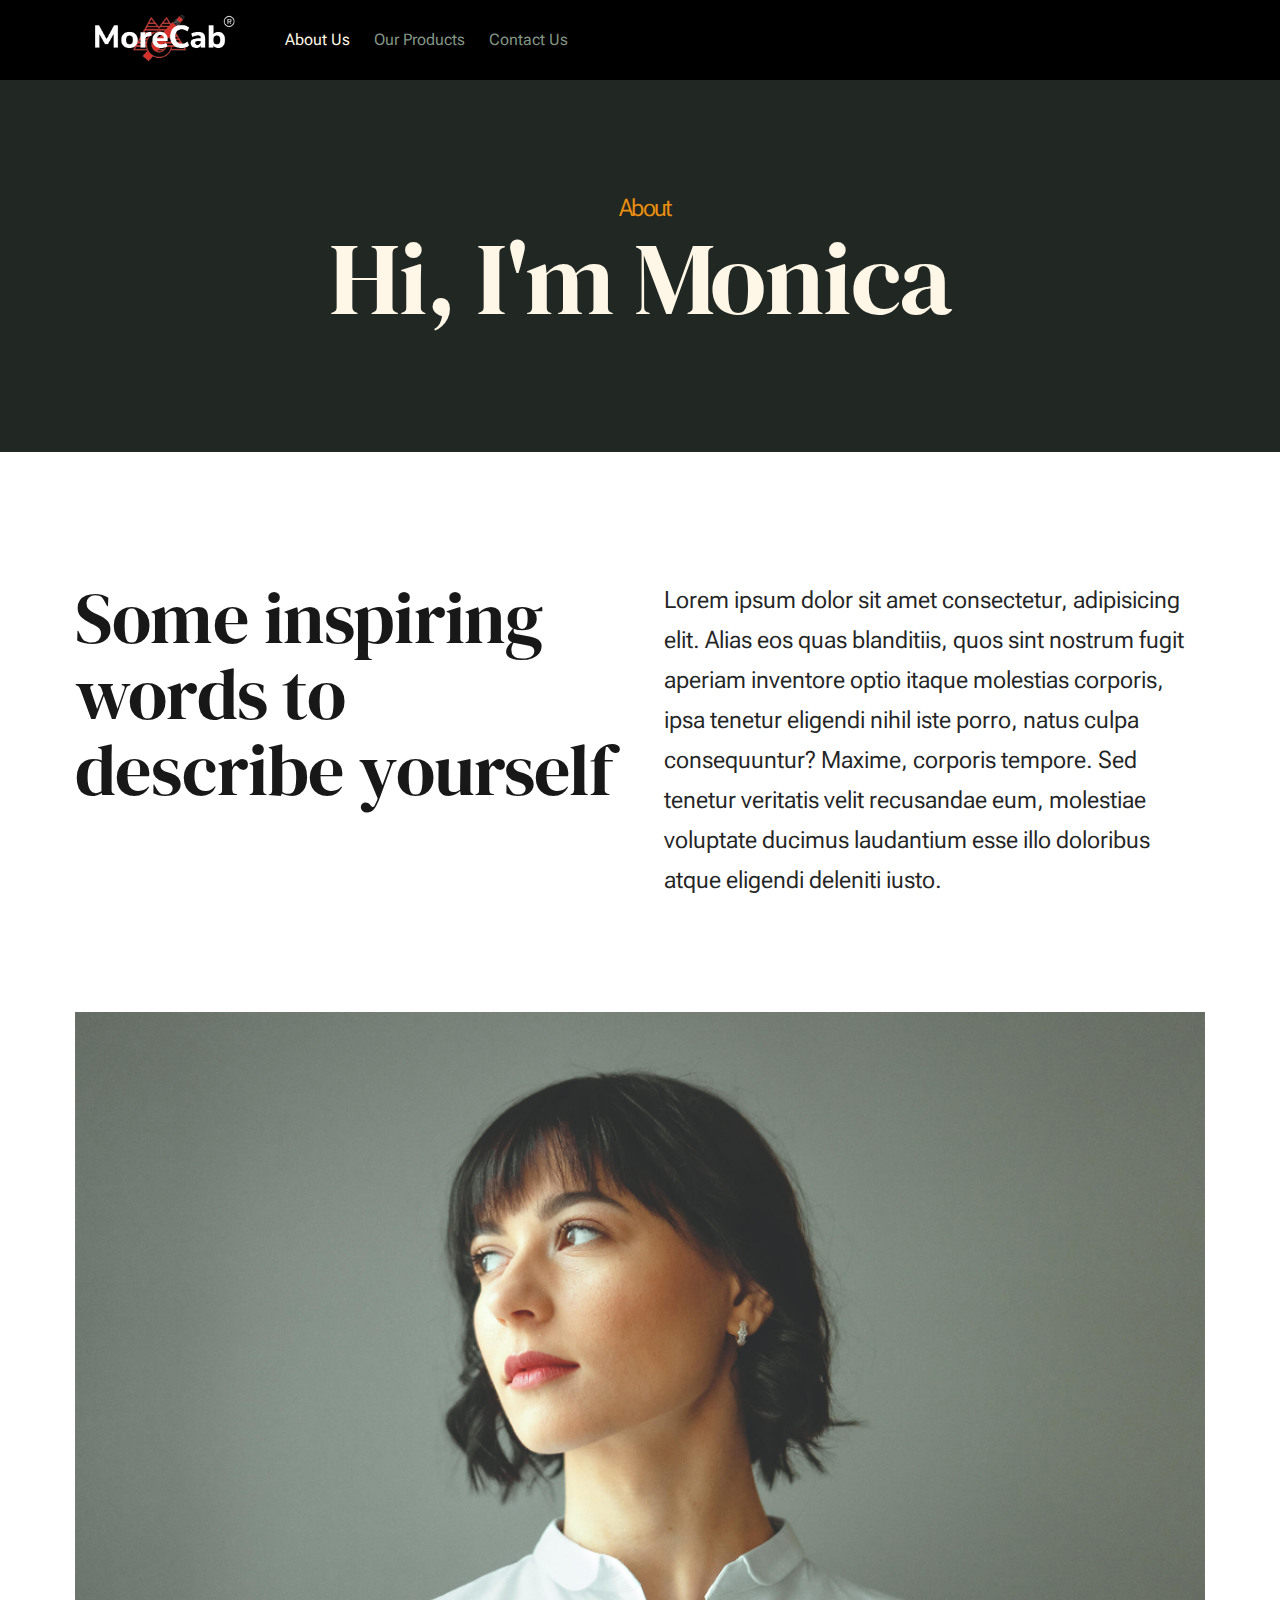
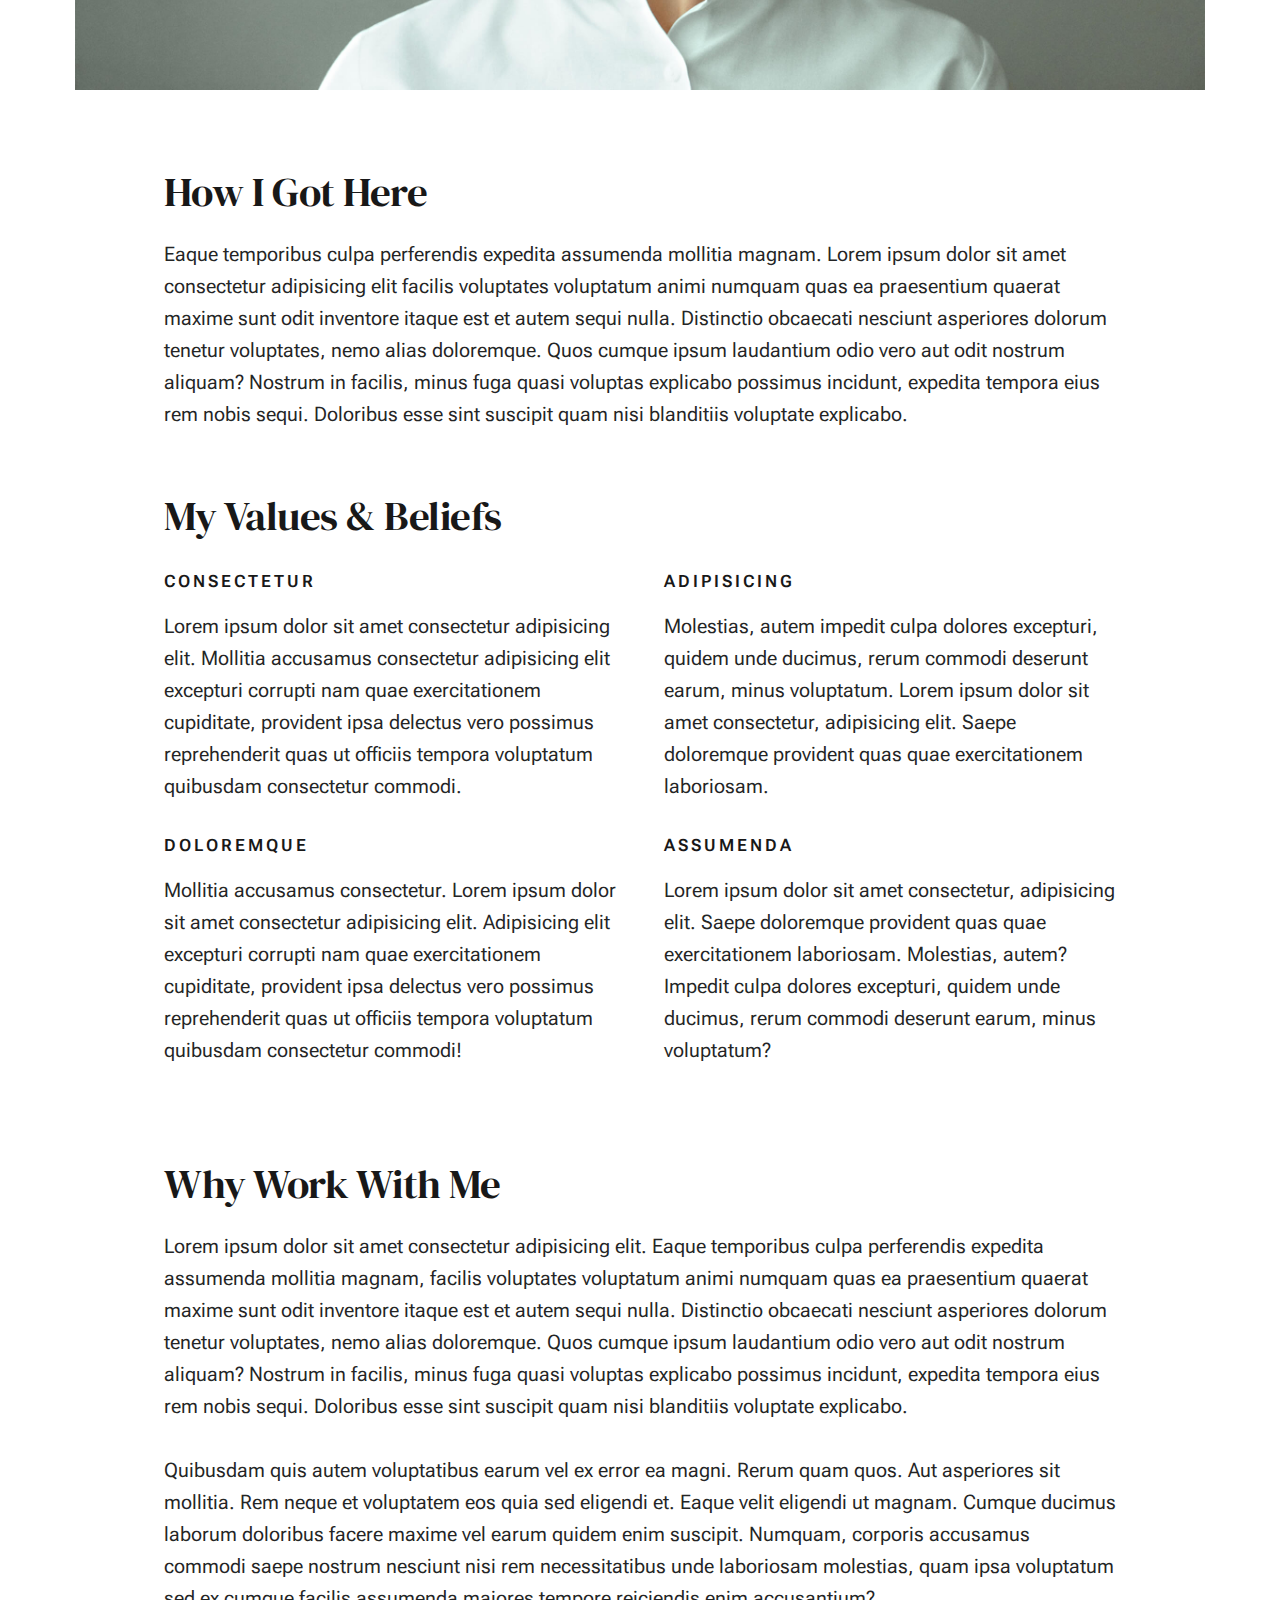
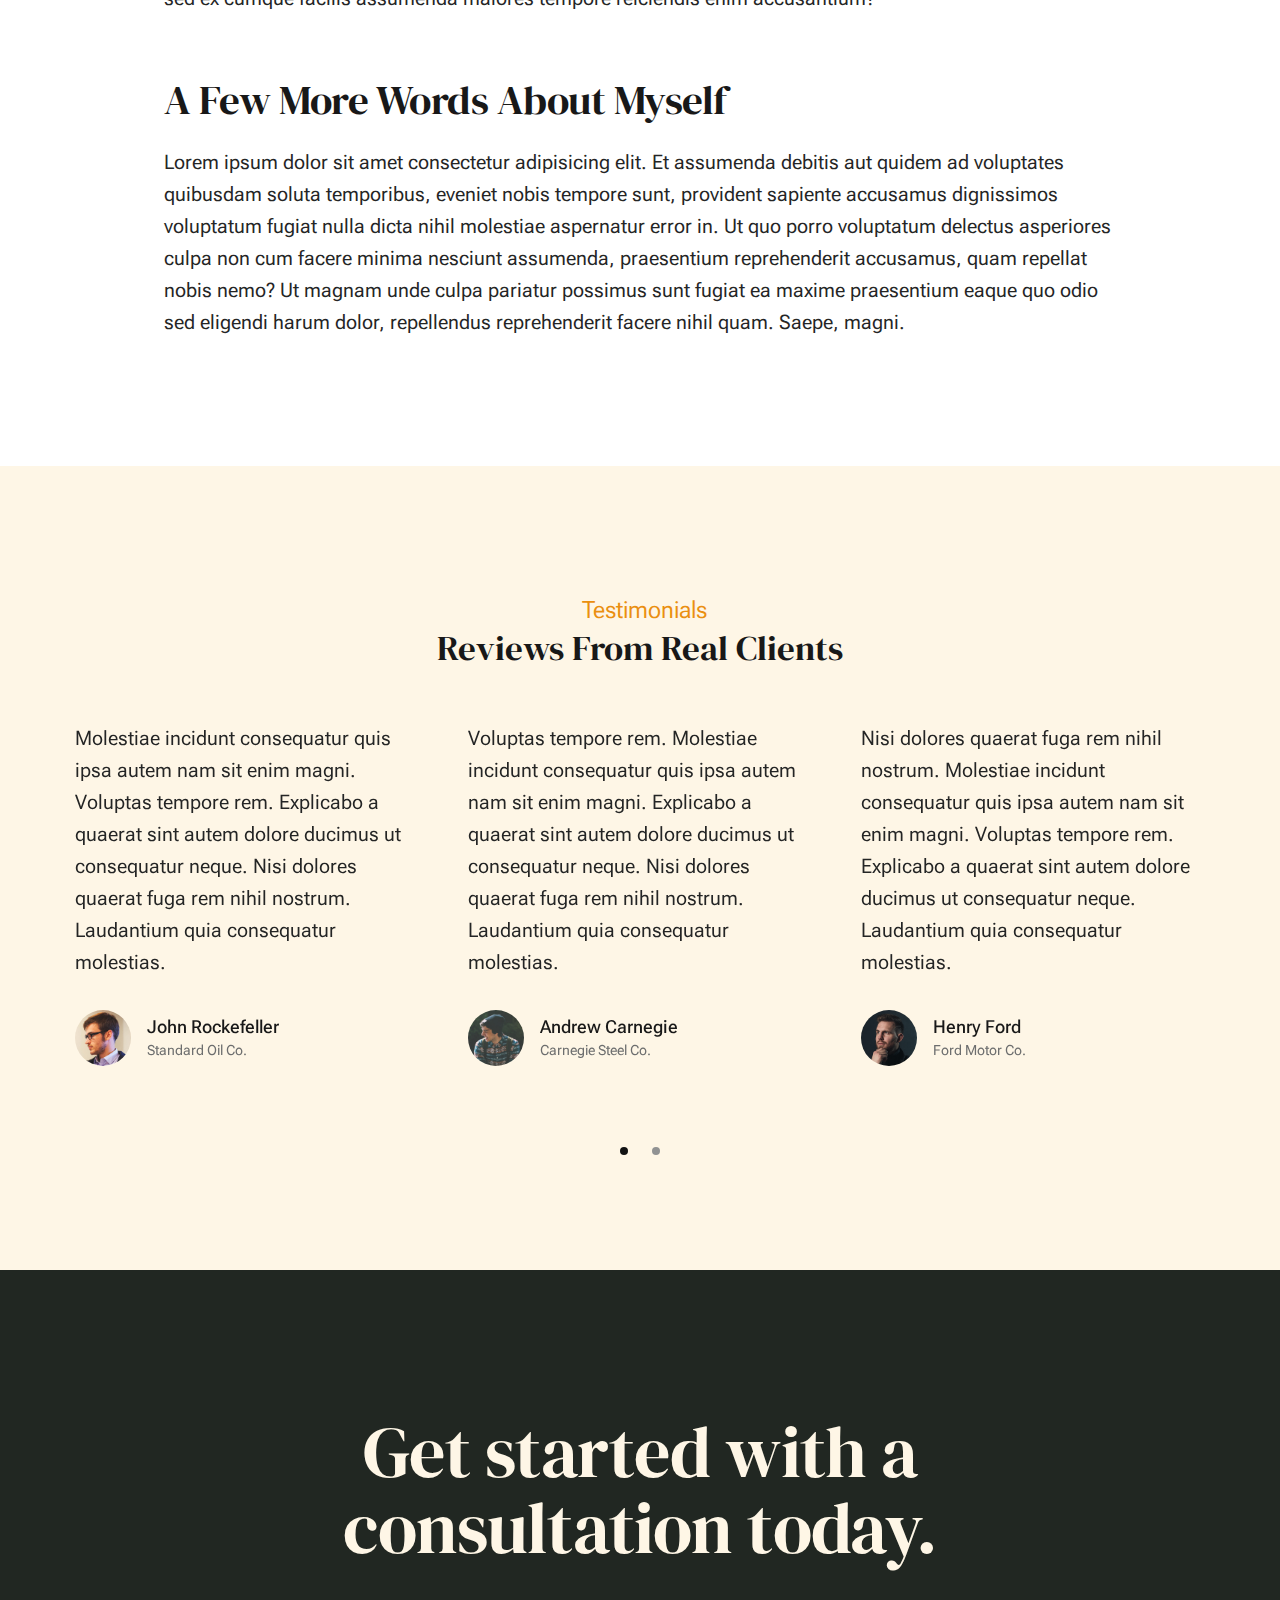
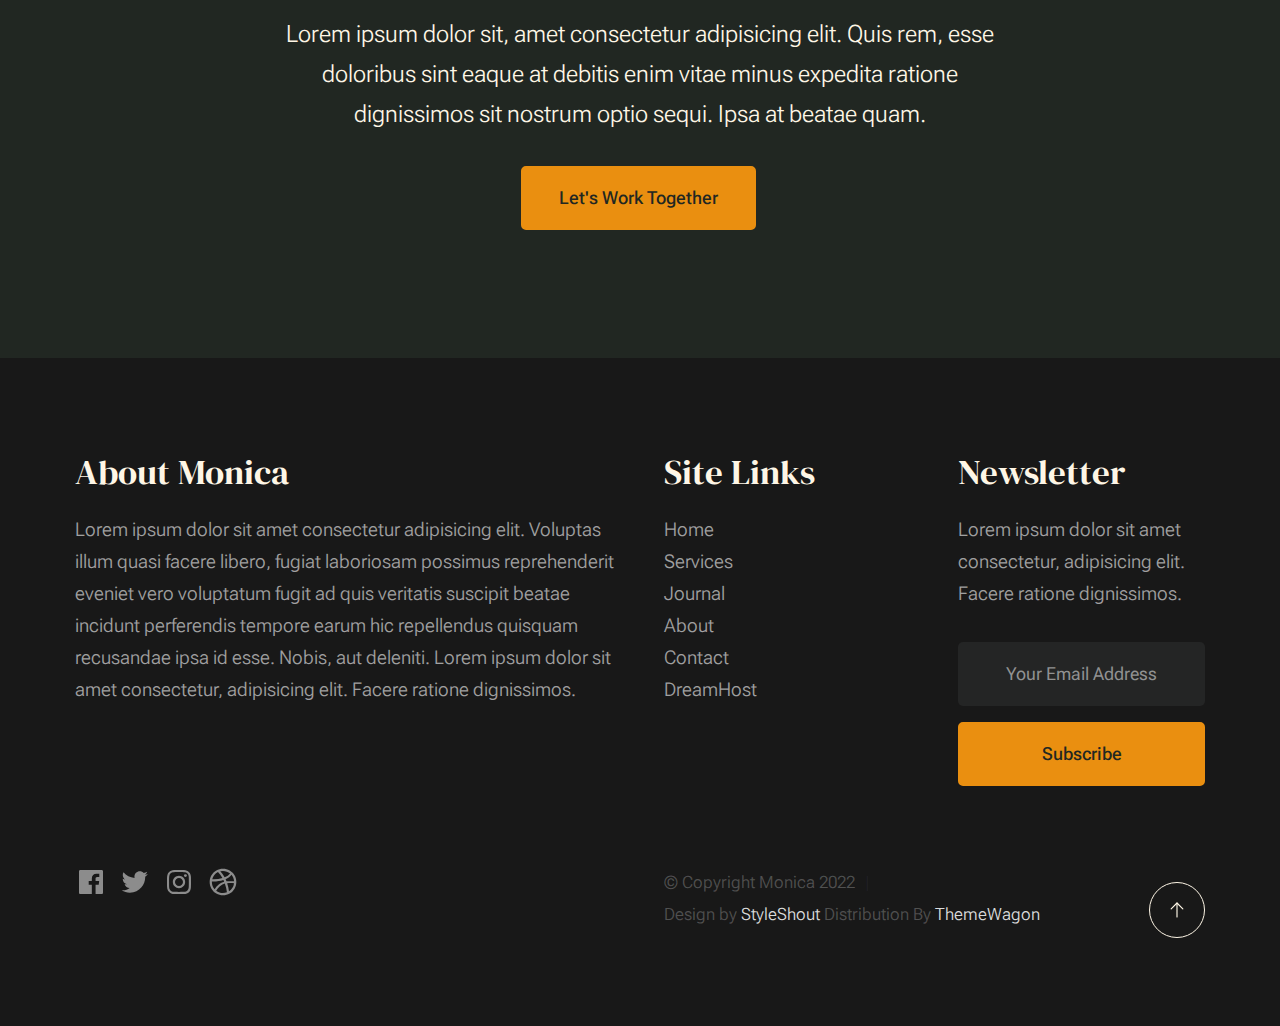
==== commit 01c901f0: "new changes" ====
--- a/about.html
+++ b/about.html
@@ -6,7 +6,7 @@
     ================================================== -->
     <meta charset="utf-8">
     <meta name="viewport" content="width=device-width, initial-scale=1">
-    <title>About - Monica</title>
+    <title>About Us - MoreCab</title>
 
     <script>
         document.documentElement.classList.remove('no-js');
@@ -21,8 +21,8 @@
     <!-- favicons
     ================================================== -->
     <link rel="apple-touch-icon" sizes="180x180" href="apple-touch-icon.png">
-    <link rel="icon" type="image/png" sizes="32x32" href="favicon-32x32.png">
-    <link rel="icon" type="image/png" sizes="16x16" href="favicon-16x16.png">
+    <link rel="icon" type="image/png" sizes="32x32" href="morecablogo.png">
+    <link rel="icon" type="image/png" sizes="16x16" href="morecablogo.png">
     <link rel="manifest" href="site.webmanifest">
 
 </head>
@@ -56,7 +56,7 @@
                 <div class="s-header__block">
                     <div class="s-header__logo">
                         <a class="logo" href="index.html">
-                            <img src="images/logo.svg" alt="Homepage">
+                            <img src="headerlogo.png" alt="Homepage">
                         </a>
                     </div>
 
@@ -66,15 +66,10 @@
                 <nav class="s-header__nav">
     
                     <ul class="s-header__menu-links">
-                        <li class="current"><a href="about.html">About</a></li>
-                        <li><a href="services.html">Services</a></li>
-                        <li><a href="blog.html">Journal</a></li>
-                        <li><a href="contact.html">Contact</a></li>
+                        <li class="current"><a href="about.html">About Us</a></li>
+                        <li><a href="services.html">Our Products</a></li>
+                        <li><a href="contact.html">Contact Us</a></li>
                     </ul> <!-- s-header__menu-links -->
-
-                    <div class="s-header__contact">
-                        <a href="contact.html" class="btn btn--primary s-header__contact-btn">Let's Work Together</a>                        
-                    </div> <!-- s-header__contact -->
     
                 </nav> <!-- end s-header__nav -->
 
--- a/css/styles.css
+++ b/css/styles.css
@@ -3187,7 +3187,7 @@
  * ------------------------------------------------------------------- */
 .s-header {
 	--header-height: 80px;
-	--logo-width   : 9.6rem;
+	--logo-width   : 16.6rem;
 	--box-shadow   : 0 1px 1px rgba(0, 0, 0, 0.02),
 		             0 2px 2px rgba(0, 0, 0, 0.02),
 		             0 4px 4px rgba(0, 0, 0, 0.02),
@@ -3200,8 +3200,8 @@
 	background-color: transparent;
 	height          : var(--header-height);
 	width           : 100%;
-	position        : absolute;
-	top             : var(--vspace-0_75);
+	position        : fixed;
+	background-color: #000000;
 	left            : 0;
 }
 
@@ -3221,7 +3221,7 @@
  * -------------------------------------------------------------------- */
 .s-header__logo {
 	z-index    : 3;
-	line-height: 1;
+	line-height: 2.5;
 	transform  : translate(0.3rem, -0.2em);
 }
 
@@ -3368,8 +3368,7 @@
  * ------------------------------------------------------------------- */
 @media screen and (max-width: 900px) {
 	.s-header {
-		--logo-width: 10rem;
-		top         : var(--vspace-0_25);
+		--logo-width: 14rem;
 	}
 
 	.s-header__inner {
@@ -3575,7 +3574,7 @@
  *
  * ------------------------------------------------------------------- */
 .s-intro {
-	--content-padding-top   : max(20rem, 18vh);
+	--content-padding-top   : max(10rem, 18vh);
 	--content-padding-bottom: 10.8rem;
 	--content-min-height    : calc(var(--vspace-1) * 27);
 	z-index                 : 2;
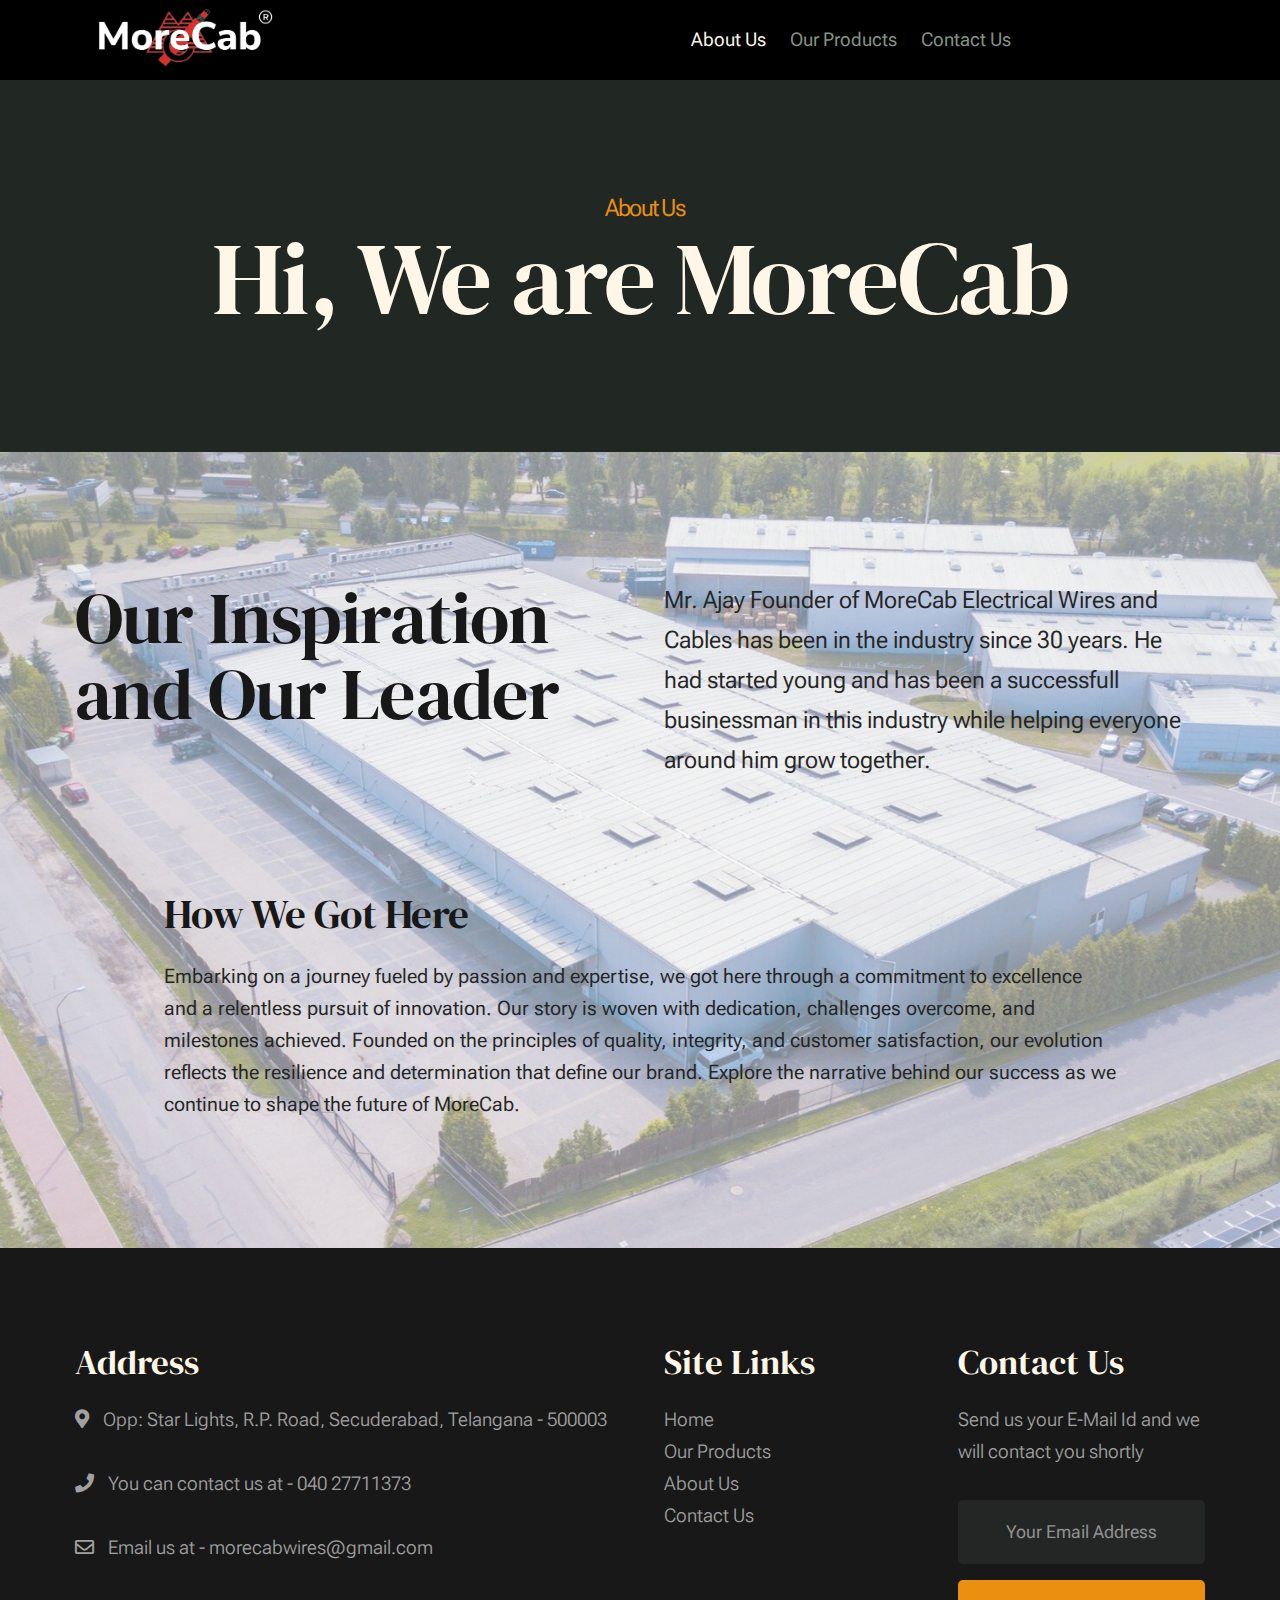
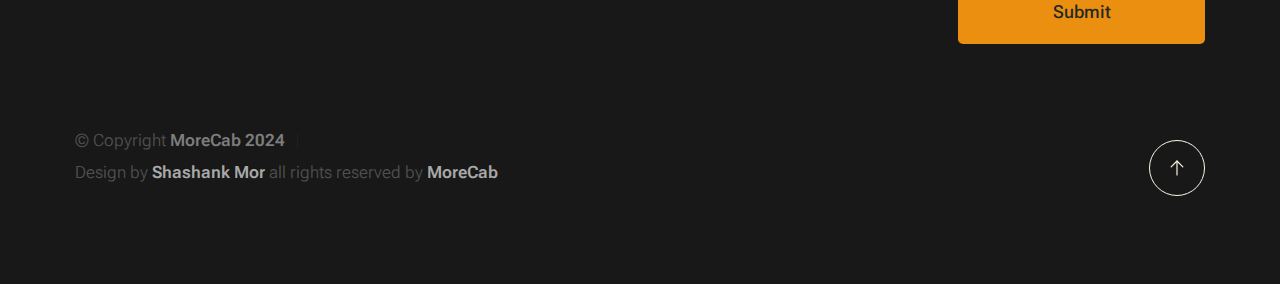
==== commit bf4c8299: "final changes" ====
--- a/about.html
+++ b/about.html
@@ -22,6 +22,8 @@
     ================================================== -->
     <link rel="apple-touch-icon" sizes="180x180" href="apple-touch-icon.png">
     <link rel="icon" type="image/png" sizes="32x32" href="morecablogo.png">
+    <link href="https://cdnjs.cloudflare.com/ajax/libs/font-awesome/5.10.0/css/all.min.css" rel="stylesheet">
+    <link href="https://cdn.jsdelivr.net/npm/bootstrap-icons@1.4.1/font/bootstrap-icons.css" rel="stylesheet">
     <link rel="icon" type="image/png" sizes="16x16" href="morecablogo.png">
     <link rel="manifest" href="site.webmanifest">
 
@@ -86,31 +88,30 @@
                     <div class="row">
                         <div class="column xl-12">
                             <h1 class="page-title">
-                                <span class="page-title__small-type text-pretitle">About</span>
-                                Hi, I'm Monica
+                                <span class="page-title__small-type text-pretitle">About Us</span>
+                                Hi, We are MoreCab
                             </h1>
                             
                         </div>
                     </div>
                </section> <!-- end pageheader --> 
 
-               <section class="s-pagecontent pagecontent">
+               <section class="s-pagecontent pagecontent" style="background-image: url('aboutUsImage.png'); background-size: cover;">
 
                     <div class="row pageintro">
                         <div class="column xl-6 lg-12">
-                            <h2 class="text-display-title">Some inspiring words to describe yourself</h2>
+                            <h2 class="text-display-title">Our Inspiration and Our Leader</h2>
                         </div>
                         <div class="column xl-6 lg-12 u-flexitem-x-right">
                             <p class="lead">
-                            Lorem ipsum dolor sit amet consectetur, adipisicing elit. Alias eos quas blanditiis, quos sint nostrum fugit aperiam 
-                            inventore optio itaque molestias corporis, ipsa tenetur eligendi nihil iste porro, natus culpa consequuntur? Maxime, 
-                            corporis tempore. Sed tenetur veritatis velit recusandae eum, molestiae voluptate ducimus laudantium esse illo 
-                            doloribus atque eligendi deleniti iusto. 
+                            Mr. Ajay Founder of MoreCab Electrical Wires and Cables has been in the industry since 30 years.
+                            He had started young and has been a successfull businessman in this industry while helping everyone
+                            around him grow together.
                             </p>
                         </div>                       
                     </div> <!-- end pageintro -->   
                     
-                    <div class="row pagemedia">
+                    <!-- <div class="row pagemedia">
                         <d class="column xl-12">
                             <figure class="page-media">                                
                                 <img src="images/thumbs/about/about-1200.jpg" 
@@ -118,242 +119,62 @@
                                              images/thumbs/about/about-1200.jpg 1200w, 
                                              images/thumbs/about/about-600.jpg 600w" sizes="(max-width: 2400px) 100vw, 2400px" alt="">
                             </figure>
-                        </d>
-                    </div> <!-- end pagemedia -->
+                        </d> -->
+                    <!-- </div> end pagemedia -->
 
                     <div class="row width-narrower pagemain">
                         <div class="column xl-12"> 
 
-                            <h2>How I Got Here</h2>
+                            <h2>How We Got Here</h2>
                             <p>
-                            Eaque temporibus culpa perferendis expedita assumenda mollitia magnam. Lorem ipsum dolor sit amet consectetur adipisicing elit
-                            facilis voluptates voluptatum animi numquam quas ea praesentium quaerat maxime sunt odit inventore itaque est et autem sequi nulla. 
-                            Distinctio obcaecati nesciunt asperiores dolorum tenetur voluptates, nemo alias doloremque. Quos cumque ipsum laudantium odio vero 
-                            aut odit nostrum aliquam? Nostrum in facilis, minus fuga quasi voluptas explicabo possimus incidunt, expedita tempora eius rem nobis sequi. 
-                            Doloribus esse sint suscipit quam nisi blanditiis voluptate explicabo.
-                            </p>
-
-                            <h2 class="u-add-bottom">My Values & Beliefs</h2>
-
-                            <div class="grid-list-items list-items">
-                                <div class="grid-list-items__item list-items__item u-remove-bottom">
-                                    <div class="list-items__item-header">
-                                        <h6 class="list-items__item-small-title">Consectetur</h6>
-                                    </div>
-                                    <p>
-                                    Lorem ipsum dolor sit amet consectetur adipisicing elit. Mollitia accusamus consectetur adipisicing elit excepturi corrupti 
-                                    nam quae exercitationem cupiditate, provident ipsa delectus vero possimus reprehenderit quas ut officiis tempora voluptatum 
-                                    quibusdam consectetur commodi.
-                                    </p>
-                                </div>
-                                <div class="grid-list-items__item list-items__item u-remove-bottom">
-                                    <div class="list-items__item-header">
-                                        <h6 class="list-items__item-small-title">Adipisicing</h6>
-                                    </div>
-                                    <p> 
-                                    Molestias, autem impedit culpa dolores excepturi, quidem unde ducimus, rerum commodi deserunt earum, minus voluptatum.
-                                    Lorem ipsum dolor sit amet consectetur, adipisicing elit. Saepe doloremque provident quas quae exercitationem laboriosam.
-                                    </p>
-                                </div>
-                                <div class="grid-list-items__item list-items__item u-remove-bottom">
-                                    <div class="list-items__item-header">
-                                        <h6 class="list-items__item-small-title">Doloremque</h6>
-                                    </div>
-                                    <p>
-                                    Mollitia accusamus consectetur. Lorem ipsum dolor sit amet consectetur adipisicing elit. Adipisicing elit excepturi corrupti 
-                                    nam quae exercitationem cupiditate, provident ipsa delectus vero possimus reprehenderit quas ut officiis tempora voluptatum 
-                                    quibusdam consectetur commodi!
-                                    </p>
-                                </div>
-                                <div class="grid-list-items__item list-items__item u-remove-bottom">
-                                    <div class="list-items__item-header">
-                                        <h6 class="list-items__item-small-title">Assumenda</h6>
-                                    </div>
-                                    <p>
-                                    Lorem ipsum dolor sit amet consectetur, adipisicing elit. Saepe doloremque provident quas quae exercitationem laboriosam. 
-                                    Molestias, autem? Impedit culpa dolores excepturi, quidem unde ducimus, rerum commodi deserunt earum, minus voluptatum?
-                                    </p>
-                                </div>
-                            </div> <!--grid-list-items -->
-
-                            <h2>Why Work With Me</h2>
-                            <p>
-                            Lorem ipsum dolor sit amet consectetur adipisicing elit. Eaque temporibus culpa perferendis expedita assumenda mollitia magnam, 
-                            facilis voluptates voluptatum animi numquam quas ea praesentium quaerat maxime sunt odit inventore itaque est et autem sequi nulla. 
-                            Distinctio obcaecati nesciunt asperiores dolorum tenetur voluptates, nemo alias doloremque. Quos cumque ipsum laudantium odio vero aut 
-                            odit nostrum aliquam? Nostrum in facilis, minus fuga quasi voluptas explicabo possimus incidunt, expedita tempora eius rem nobis sequi. 
-                            Doloribus esse sint suscipit quam nisi blanditiis voluptate explicabo.
-                            </p>
-
-                            <p>
-                            Quibusdam quis autem voluptatibus earum vel ex error ea magni. Rerum quam quos. Aut asperiores sit mollitia. Rem neque et voluptatem 
-                            eos quia sed eligendi et. Eaque velit eligendi ut magnam. Cumque ducimus laborum doloribus facere maxime vel earum quidem enim suscipit. 
-                            Numquam, corporis accusamus commodi saepe nostrum nesciunt nisi rem necessitatibus unde laboriosam molestias, quam ipsa voluptatum sed 
-                            ex cumque facilis assumenda maiores tempore reiciendis enim accusantium?
-                            </p>                   
-
-                            <h2>A Few More Words About Myself</h2>
-                            <p>
-                            Lorem ipsum dolor sit amet consectetur adipisicing elit. Et assumenda debitis aut quidem ad voluptates quibusdam soluta temporibus, 
-                            eveniet nobis tempore sunt, provident sapiente accusamus dignissimos voluptatum fugiat nulla dicta nihil molestiae aspernatur error in. 
-                            Ut quo porro voluptatum delectus asperiores culpa non cum facere minima nesciunt assumenda, praesentium reprehenderit accusamus, quam 
-                            repellat nobis nemo? Ut magnam unde culpa pariatur possimus sunt fugiat ea maxime praesentium eaque quo odio sed eligendi harum dolor, 
-                            repellendus reprehenderit facere nihil quam. Saepe, magni.
-                            </p>
+                                Embarking on a journey fueled by passion and expertise, we got here through a commitment 
+                                to excellence and a relentless pursuit of innovation. Our story is woven with dedication, 
+                                challenges overcome, and milestones achieved. Founded on the principles of quality, integrity, 
+                                and customer satisfaction, our evolution reflects the resilience and determination that define our brand. 
+                                Explore the narrative behind our success as we continue to shape the future of MoreCab.
+                            </p>              
 
                         </div> <!-- end grid-block-->
                     </div> <!-- end pagemain -->
 
                </section> <!-- pagecontent -->
 
-               <section class="s-testimonials">
-
-                    <div class="s-testimonials__header row row-x-center text-center">
-                        <div class="column xl-8 lg-12">
-        
-                            <p class="text-pretitle">
-                            Testimonials
-                            </p>
-                            <h3>
-                            Reviews From Real Clients
-                            </h3>                        
-        
-                        </div>
-                    </div> <!--end s-testimonials__header -->
-
-                    <div class="row s-testimonials__content">
-                        <div class="column xl-12 testimonials">
-
-                            <div class="swiper-container testimonials__slider page-slider">
-
-                                <div class="swiper-wrapper">
-                                    <div class="testimonials__slide swiper-slide">
-                                        <p>
-                                        Molestiae incidunt consequatur quis ipsa autem nam sit enim magni. Voluptas tempore rem. 
-                                        Explicabo a quaerat sint autem dolore ducimus ut consequatur neque. Nisi dolores quaerat fuga rem nihil nostrum.
-                                        Laudantium quia consequatur molestias.
-                                        </p>
-                                        <div class="testimonials__author">
-                                            <img src="images/avatars/user-01.jpg" alt="Author image" class="testimonials__avatar">
-                                            <cite class="testimonials__cite">
-                                                <strong>John Rockefeller</strong>
-                                                <span>Standard Oil Co.</span>
-                                            </cite>
-                                        </div>
-                                    </div>
-                                    <div class="testimonials__slide swiper-slide">
-                                        <p>
-                                        Voluptas tempore rem. Molestiae incidunt consequatur quis ipsa autem nam sit enim magni. 
-                                        Explicabo a quaerat sint autem dolore ducimus ut consequatur neque. Nisi dolores quaerat fuga rem nihil nostrum.
-                                        Laudantium quia consequatur molestias.
-                                        </p>
-                                        <div class="testimonials__author">
-                                            <img src="images/avatars/user-04.jpg" alt="Author image" class="testimonials__avatar">
-                                            <cite class="testimonials__cite">
-                                                <strong>Andrew Carnegie</strong>
-                                                <span>Carnegie Steel Co.</span>
-                                            </cite>
-                                        </div>
-                                    </div>
-                                    <div class="testimonials__slide swiper-slide">
-                                        <p>
-                                        Nisi dolores quaerat fuga rem nihil nostrum. Molestiae incidunt consequatur quis ipsa autem nam sit enim magni. 
-                                        Voluptas tempore rem. Explicabo a quaerat sint autem dolore ducimus ut consequatur neque. 
-                                        Laudantium quia consequatur molestias.
-                                        </p>
-                                        <div class="testimonials__author">
-                                            <img src="images/avatars/user-06.jpg" alt="Author image" class="testimonials__avatar">
-                                            <cite class="testimonials__cite">
-                                                <strong>Henry Ford</strong>
-                                                <span>Ford Motor Co.</span>
-                                            </cite>
-                                        </div>
-                                    </div>
-                                    <div class="testimonials__slide swiper-slide">
-                                        <p>
-                                        Molestiae incidunt consequatur quis ipsa autem nam sit enim magni. Voluptas tempore rem. 
-                                        Explicabo a quaerat sint autem dolore ducimus ut consequatur neque. Nisi dolores quaerat fuga rem nihil nostrum.
-                                        Laudantium quia consequatur molestias.
-                                        </p>
-                                        <div class="testimonials__author">
-                                            <img src="images/avatars/user-02.jpg" alt="Author image" class="testimonials__avatar">
-                                            <cite class="testimonials__cite">
-                                                <strong>John Morgan</strong>
-                                                <span>JP Morgan & Co.</span>
-                                            </cite>
-                                        </div>
-                                    </div> 
-                                </div> <!-- end swiper-wrapper --> 
-
-                                <div class="swiper-pagination"></div>
-
-                            </div> <!--end testimonials__slider --> 
-
-                        </div> <!-- testimonials -->
-                    </div> <!--end s-testimonials__content -->
-
-               </section> <!-- end s-testimonials -->
+               
 
         </section> <!-- s-content-->
-
-        <!-- # cta
-        ================================================== -->
-        <section id="cta" class="s-cta">
-
-            <div class="row row-x-center text-center">
-                <div class="column xl-8 lg-12">
-
-                    <div class="s-cta__content">
-                        <h2 class="text-display-title">
-                        Get started with a consultation today.
-                        </h2>
-                        <p class="lead">
-                        Lorem ipsum dolor sit, amet consectetur adipisicing elit. Quis rem, esse doloribus sint eaque at debitis enim vitae minus expedita ratione dignissimos sit nostrum optio sequi. Ipsa at beatae quam.
-                        </p>
-                        <a href="contact.html" class="btn btn--primary">Let's Work Together</a>
-                    </div>
-
-                </div>
-            </div>
-
-        </section> <!-- end s-cta -->
-
 
         <!-- # footer 
         ================================================== -->
         <footer class="s-footer">
             <div class="row s-footer__content">
                 <div class="column xl-6 lg-6 md-12 s-footer__block s-footer__about">                    
-                    <h3>About Monica</h3>
-                    <p>
-                    Lorem ipsum dolor sit amet consectetur adipisicing elit. Voluptas illum quasi facere libero, 
-                    fugiat laboriosam possimus reprehenderit eveniet vero voluptatum fugit ad quis veritatis suscipit beatae 
-                    incidunt perferendis tempore earum hic repellendus quisquam recusandae ipsa id esse. Nobis, aut deleniti.
-                    Lorem ipsum dolor sit amet consectetur, adipisicing elit. Facere ratione dignissimos.
-                    </p>               
+                    <h3>Address</h3>
+                    <p><i class="fas fa-map-marker-alt" style="padding-right: 10px;"></i> Opp: Star Lights, R.P. Road, Secuderabad, Telangana - 500003</p>
+                    <p><i class="fas fa-phone" style="padding-right: 10px;"></i> You can contact us at - 040 27711373 </p>
+                    <p><i class="far fa-envelope" style="padding-right: 10px;"></i> Email us at - morecabwires@gmail.com</p>               
                 </div>                
                 <div class="column xl-3 lg-6 md-12 s-footer__block s-footer__site-links">
                     <h3>Site Links</h3>
                     <ul class="link-list">
                         <li><a href="index.html">Home</a></li>
-                        <li><a href="services.html">Services</a></li>
-                        <li><a href="blog.html">Journal</a></li>
-                        <li><a href="about.html">About</a></li>
-                        <li><a href="contact.html">Contact</a></li>
-                        <li><a href="https://www.dreamhost.com/r.cgi?287326">DreamHost</a></li>
+                        <li><a href="services.html">Our Products</a></li>
+                        <!-- <li><a href="blog.html">Journal</a></li> -->
+                        <li><a href="about.html">About Us</a></li>
+                        <li><a href="contact.html">Contact Us</a></li>
+                        <!-- <li><a href="https://www.dreamhost.com/r.cgi?287326">DreamHost</a></li> -->
                     </ul>
                 </div>
                 <div class="column xl-3 lg-6 md-12 tab-12 s-footer__block s-footer__newsletter">
-                    <h3>Newsletter</h3>
+                    <h3>Contact Us</h3>
 
                     <p>
-                    Lorem ipsum dolor sit amet consectetur, adipisicing elit. Facere ratione dignissimos.
+                    Send us your E-Mail Id and we will contact you shortly
                     </p>
 
                     <div class="subscribe-form">
                         <form id="mc-form" class="mc-form">
                             <input type="email" name="EMAIL" id="mce-EMAIL" class="u-fullwidth text-center" placeholder="Your Email Address" title="The domain portion of the email address is invalid (the portion after the @)." pattern="^([^\x00-\x20\x22\x28\x29\x2c\x2e\x3a-\x3c\x3e\x40\x5b-\x5d\x7f-\xff]+|\x22([^\x0d\x22\x5c\x80-\xff]|\x5c[\x00-\x7f])*\x22)(\x2e([^\x00-\x20\x22\x28\x29\x2c\x2e\x3a-\x3c\x3e\x40\x5b-\x5d\x7f-\xff]+|\x22([^\x0d\x22\x5c\x80-\xff]|\x5c[\x00-\x7f])*\x22))*\x40([^\x00-\x20\x22\x28\x29\x2c\x2e\x3a-\x3c\x3e\x40\x5b-\x5d\x7f-\xff]+|\x5b([^\x0d\x5b-\x5d\x80-\xff]|\x5c[\x00-\x7f])*\x5d)(\x2e([^\x00-\x20\x22\x28\x29\x2c\x2e\x3a-\x3c\x3e\x40\x5b-\x5d\x7f-\xff]+|\x5b([^\x0d\x5b-\x5d\x80-\xff]|\x5c[\x00-\x7f])*\x5d))*(\.\w{2,})+$" required>
-                            <input type="submit" name="subscribe" value="Subscribe" class="btn btn--primary btn--small u-fullwidth">
+                            <input type="submit" name="subscribe" value="Submit" class="btn btn--primary btn--small u-fullwidth">
                             <!-- <div style="position: absolute; left: -5000px;" aria-hidden="true"><input type="text" name="b_cdb7b577e41181934ed6a6a44_9a91cfe7b3" tabindex="-1" value=""></div> -->
                             <div class="mc-status"></div>
                         </form>
@@ -363,37 +184,9 @@
             
             <div class="row s-footer__bottom">
                 <div class="column xl-6 lg-12">
-                    <ul class="s-footer__social social-list">
-                        <li>
-                            <a href="#0">
-                                <svg xmlns="http://www.w3.org/2000/svg" width="24" height="24" viewBox="0 0 24 24" style="fill:rgba(0, 0, 0, 1);transform:;-ms-filter:"><path d="M20,3H4C3.447,3,3,3.448,3,4v16c0,0.552,0.447,1,1,1h8.615v-6.96h-2.338v-2.725h2.338v-2c0-2.325,1.42-3.592,3.5-3.592 c0.699-0.002,1.399,0.034,2.095,0.107v2.42h-1.435c-1.128,0-1.348,0.538-1.348,1.325v1.735h2.697l-0.35,2.725h-2.348V21H20 c0.553,0,1-0.448,1-1V4C21,3.448,20.553,3,20,3z"></path></svg>
-                                <span class="u-screen-reader-text">Facebook</span>
-                            </a>
-                        </li>
-                        <li>
-                            <a href="#0">
-                                <svg xmlns="http://www.w3.org/2000/svg" width="24" height="24" viewBox="0 0 24 24" style="fill:rgba(0, 0, 0, 1);transform:;-ms-filter:"><path d="M19.633,7.997c0.013,0.175,0.013,0.349,0.013,0.523c0,5.325-4.053,11.461-11.46,11.461c-2.282,0-4.402-0.661-6.186-1.809 c0.324,0.037,0.636,0.05,0.973,0.05c1.883,0,3.616-0.636,5.001-1.721c-1.771-0.037-3.255-1.197-3.767-2.793 c0.249,0.037,0.499,0.062,0.761,0.062c0.361,0,0.724-0.05,1.061-0.137c-1.847-0.374-3.23-1.995-3.23-3.953v-0.05 c0.537,0.299,1.16,0.486,1.82,0.511C3.534,9.419,2.823,8.184,2.823,6.787c0-0.748,0.199-1.434,0.548-2.032 c1.983,2.443,4.964,4.04,8.306,4.215c-0.062-0.3-0.1-0.611-0.1-0.923c0-2.22,1.796-4.028,4.028-4.028 c1.16,0,2.207,0.486,2.943,1.272c0.91-0.175,1.782-0.512,2.556-0.973c-0.299,0.935-0.936,1.721-1.771,2.22 c0.811-0.088,1.597-0.312,2.319-0.624C21.104,6.712,20.419,7.423,19.633,7.997z"></path></svg>
-                                <span class="u-screen-reader-text">Twitter</span>
-                            </a>
-                        </li>
-                        <li>
-                            <a href="#0">
-                                <svg xmlns="http://www.w3.org/2000/svg" width="24" height="24" viewBox="0 0 24 24" style="fill:rgba(0, 0, 0, 1);transform:;-ms-filter:"><path d="M11.999,7.377c-2.554,0-4.623,2.07-4.623,4.623c0,2.554,2.069,4.624,4.623,4.624c2.552,0,4.623-2.07,4.623-4.624 C16.622,9.447,14.551,7.377,11.999,7.377L11.999,7.377z M11.999,15.004c-1.659,0-3.004-1.345-3.004-3.003 c0-1.659,1.345-3.003,3.004-3.003s3.002,1.344,3.002,3.003C15.001,13.659,13.658,15.004,11.999,15.004L11.999,15.004z"></path><circle cx="16.806" cy="7.207" r="1.078"></circle><path d="M20.533,6.111c-0.469-1.209-1.424-2.165-2.633-2.632c-0.699-0.263-1.438-0.404-2.186-0.42 c-0.963-0.042-1.268-0.054-3.71-0.054s-2.755,0-3.71,0.054C7.548,3.074,6.809,3.215,6.11,3.479C4.9,3.946,3.945,4.902,3.477,6.111 c-0.263,0.7-0.404,1.438-0.419,2.186c-0.043,0.962-0.056,1.267-0.056,3.71c0,2.442,0,2.753,0.056,3.71 c0.015,0.748,0.156,1.486,0.419,2.187c0.469,1.208,1.424,2.164,2.634,2.632c0.696,0.272,1.435,0.426,2.185,0.45 c0.963,0.042,1.268,0.055,3.71,0.055s2.755,0,3.71-0.055c0.747-0.015,1.486-0.157,2.186-0.419c1.209-0.469,2.164-1.424,2.633-2.633 c0.263-0.7,0.404-1.438,0.419-2.186c0.043-0.962,0.056-1.267,0.056-3.71s0-2.753-0.056-3.71C20.941,7.57,20.801,6.819,20.533,6.111z M19.315,15.643c-0.007,0.576-0.111,1.147-0.311,1.688c-0.305,0.787-0.926,1.409-1.712,1.711c-0.535,0.199-1.099,0.303-1.67,0.311 c-0.95,0.044-1.218,0.055-3.654,0.055c-2.438,0-2.687,0-3.655-0.055c-0.569-0.007-1.135-0.112-1.669-0.311 c-0.789-0.301-1.414-0.923-1.719-1.711c-0.196-0.534-0.302-1.099-0.311-1.669c-0.043-0.95-0.053-1.218-0.053-3.654 c0-2.437,0-2.686,0.053-3.655c0.007-0.576,0.111-1.146,0.311-1.687c0.305-0.789,0.93-1.41,1.719-1.712 c0.534-0.198,1.1-0.303,1.669-0.311c0.951-0.043,1.218-0.055,3.655-0.055c2.437,0,2.687,0,3.654,0.055 c0.571,0.007,1.135,0.112,1.67,0.311c0.786,0.303,1.407,0.925,1.712,1.712c0.196,0.534,0.302,1.099,0.311,1.669 c0.043,0.951,0.054,1.218,0.054,3.655c0,2.436,0,2.698-0.043,3.654H19.315z"></path></svg>
-                                <span class="u-screen-reader-text">Instagram</span>
-                            </a>
-                        </li>
-                        <li>
-                            <a href="#0">
-                                <svg xmlns="http://www.w3.org/2000/svg" width="24" height="24" viewBox="0 0 24 24" style="fill: rgba(0, 0, 0, 1);transform: ;msFilter:;"><path d="M20.66 6.98a9.932 9.932 0 0 0-3.641-3.64C15.486 2.447 13.813 2 12 2s-3.486.447-5.02 1.34c-1.533.893-2.747 2.107-3.64 3.64S2 10.187 2 12s.446 3.487 1.34 5.02a9.924 9.924 0 0 0 3.641 3.64C8.514 21.553 10.187 22 12 22s3.486-.447 5.02-1.34a9.932 9.932 0 0 0 3.641-3.64C21.554 15.487 22 13.813 22 12s-.446-3.487-1.34-5.02zM12 3.66c2 0 3.772.64 5.32 1.919-.92 1.174-2.286 2.14-4.1 2.9-1.002-1.813-2.088-3.327-3.261-4.54A7.715 7.715 0 0 1 12 3.66zM5.51 6.8a8.116 8.116 0 0 1 2.711-2.22c1.212 1.201 2.325 2.7 3.34 4.5-2 .6-4.114.9-6.341.9-.573 0-1.006-.013-1.3-.04A8.549 8.549 0 0 1 5.51 6.8zM3.66 12c0-.054.003-.12.01-.2.007-.08.01-.146.01-.2.254.014.641.02 1.161.02 2.666 0 5.146-.367 7.439-1.1.187.373.381.793.58 1.26-1.32.293-2.674 1.006-4.061 2.14S6.4 16.247 5.76 17.5c-1.4-1.587-2.1-3.42-2.1-5.5zM12 20.34c-1.894 0-3.594-.587-5.101-1.759.601-1.187 1.524-2.322 2.771-3.401 1.246-1.08 2.483-1.753 3.71-2.02a29.441 29.441 0 0 1 1.56 6.62 8.166 8.166 0 0 1-2.94.56zm7.08-3.96a8.351 8.351 0 0 1-2.58 2.621c-.24-2.08-.7-4.107-1.379-6.081.932-.066 1.765-.1 2.5-.1.799 0 1.686.034 2.659.1a8.098 8.098 0 0 1-1.2 3.46zm-1.24-5c-1.16 0-2.233.047-3.22.14a27.053 27.053 0 0 0-.68-1.62c2.066-.906 3.532-2.006 4.399-3.3 1.2 1.414 1.854 3.027 1.96 4.84-.812-.04-1.632-.06-2.459-.06z"></path></svg>
-                                <span class="u-screen-reader-text">Dribbble</span>
-                            </a>
-                        </li>
-                    </ul> <!-- end s-footer__social -->
-                </div>
-                <div class="column xl-6 lg-12">
                     <p class="ss-copyright">
-                        <span>© Copyright Monica 2022</span> 
-                        <span>Design by <a href="https://www.styleshout.com/">StyleShout</a> Distribution By <a href="https://themewagon.com">ThemeWagon</a></span>
+                        <span>© Copyright <b style="color: rgba(255, 255, 255, 0.438);">MoreCab 2024</b></span> 
+                        <span>Design by <b style="color: rgba(255, 255, 255, 0.641);">Shashank Mor</b> all rights reserved by <b style="color: rgba(255, 255, 255, 0.641);">MoreCab</b></span>
                     </p>
                 </div>
 
@@ -404,7 +197,7 @@
                 </div> <!-- end ss-go-top -->
             </div>
             
-        </footer> <!-- end s-footer -->
+        </footer><!-- end s-footer -->
 
     </div> <!-- end page-wrap -->
 
--- a/css/styles.css
+++ b/css/styles.css
@@ -3187,7 +3187,7 @@
  * ------------------------------------------------------------------- */
 .s-header {
 	--header-height: 80px;
-	--logo-width   : 16.6rem;
+	--logo-width   : 20.6rem;
 	--box-shadow   : 0 1px 1px rgba(0, 0, 0, 0.02),
 		             0 2px 2px rgba(0, 0, 0, 0.02),
 		             0 4px 4px rgba(0, 0, 0, 0.02),
@@ -3221,7 +3221,7 @@
  * -------------------------------------------------------------------- */
 .s-header__logo {
 	z-index    : 3;
-	line-height: 2.5;
+	line-height: 3;
 	transform  : translate(0.3rem, -0.2em);
 }
 
@@ -3254,7 +3254,7 @@
 	list-style: none;
 	display   : inline-flex;
 	flex-flow : row nowrap;
-	margin    : 0 4rem 0 0;
+	margin    : 0 4rem 0 61%;
 	padding   : 0;
 }
 
@@ -3266,7 +3266,7 @@
 	display            : block;
 	font-family        : var(--font-1);
 	font-weight        : 400;
-	font-size          : 1.6rem;
+	font-size          : 1.9rem;
 	line-height        : var(--vspace-1);
 	color              : var(--color-2-lightest);
 	padding            : 0 1.2rem;
@@ -3366,9 +3366,20 @@
  * responsive:
  * site-header
  * ------------------------------------------------------------------- */
+ @media screen and (max-width: 1360px) {
+	.s-header__menu-links {
+		margin    : 0 4rem 0 41%;
+	}
+ }
+
+ @media screen and (max-width: 1010px) {
+	.s-header__menu-links {
+		margin    : 0 4rem 0 30%;
+	}
+ }
 @media screen and (max-width: 900px) {
 	.s-header {
-		--logo-width: 14rem;
+		--logo-width: 18rem;
 	}
 
 	.s-header__inner {
@@ -3613,6 +3624,7 @@
 .s-intro__content-pretitle {
 	margin-bottom: var(--vspace-0_125);
 	padding-left : 10rem;
+	font-size:  5rem;
 	color        : var(--color-3);
 	transform    : translate(-9.6rem, 0);
 	position     : relative;
@@ -3632,7 +3644,6 @@
 .s-intro__content-title {
 	font-size    : clamp(5rem, 7vw, 11.6rem);
 	line-height  : 1;
-	margin-top   : 0;
 	margin-bottom: var(--vspace-1_25);
 	color        : var(--color-3);
 }
@@ -3646,6 +3657,7 @@
 
 .s-intro__content-media-inner {
 	position: relative;
+	
 }
 
 .s-intro__content-media img {
@@ -3654,6 +3666,7 @@
 	margin        : 0;
 	-o-object-fit : cover;
 	object-fit    : cover;
+
 	aspect-ratio  : 2/2.5;
 	vertical-align: bottom;
 	box-shadow    : 0 60px 40px -40px rgba(0, 0, 0, 0.2);
@@ -3922,6 +3935,7 @@
 @media screen and (max-width: 560px) {
 	.s-intro__content-pretitle {
 		padding-left: 9.6rem;
+		font-size: 3.3rem;
 	}
 
 	.s-intro__content-pretitle::before {
@@ -4017,6 +4031,11 @@
 .s-expertise {
 	padding-top   : var(--vspace-6);
 	padding-bottom: var(--vspace-5);
+	background-color: rgba(255, 255, 255, 0.7);
+	background-image: url(/cables.png);
+	background-position: 80%;
+	background-size: cover;
+	z-index: -1;
 }
 
 .s-expertise__content-main {
@@ -4030,6 +4049,7 @@
 @media screen and (max-width: 800px) {
 	.s-expertise {
 		padding-top: var(--vspace-5);
+		background-position: 70%;
 	}
 }
 
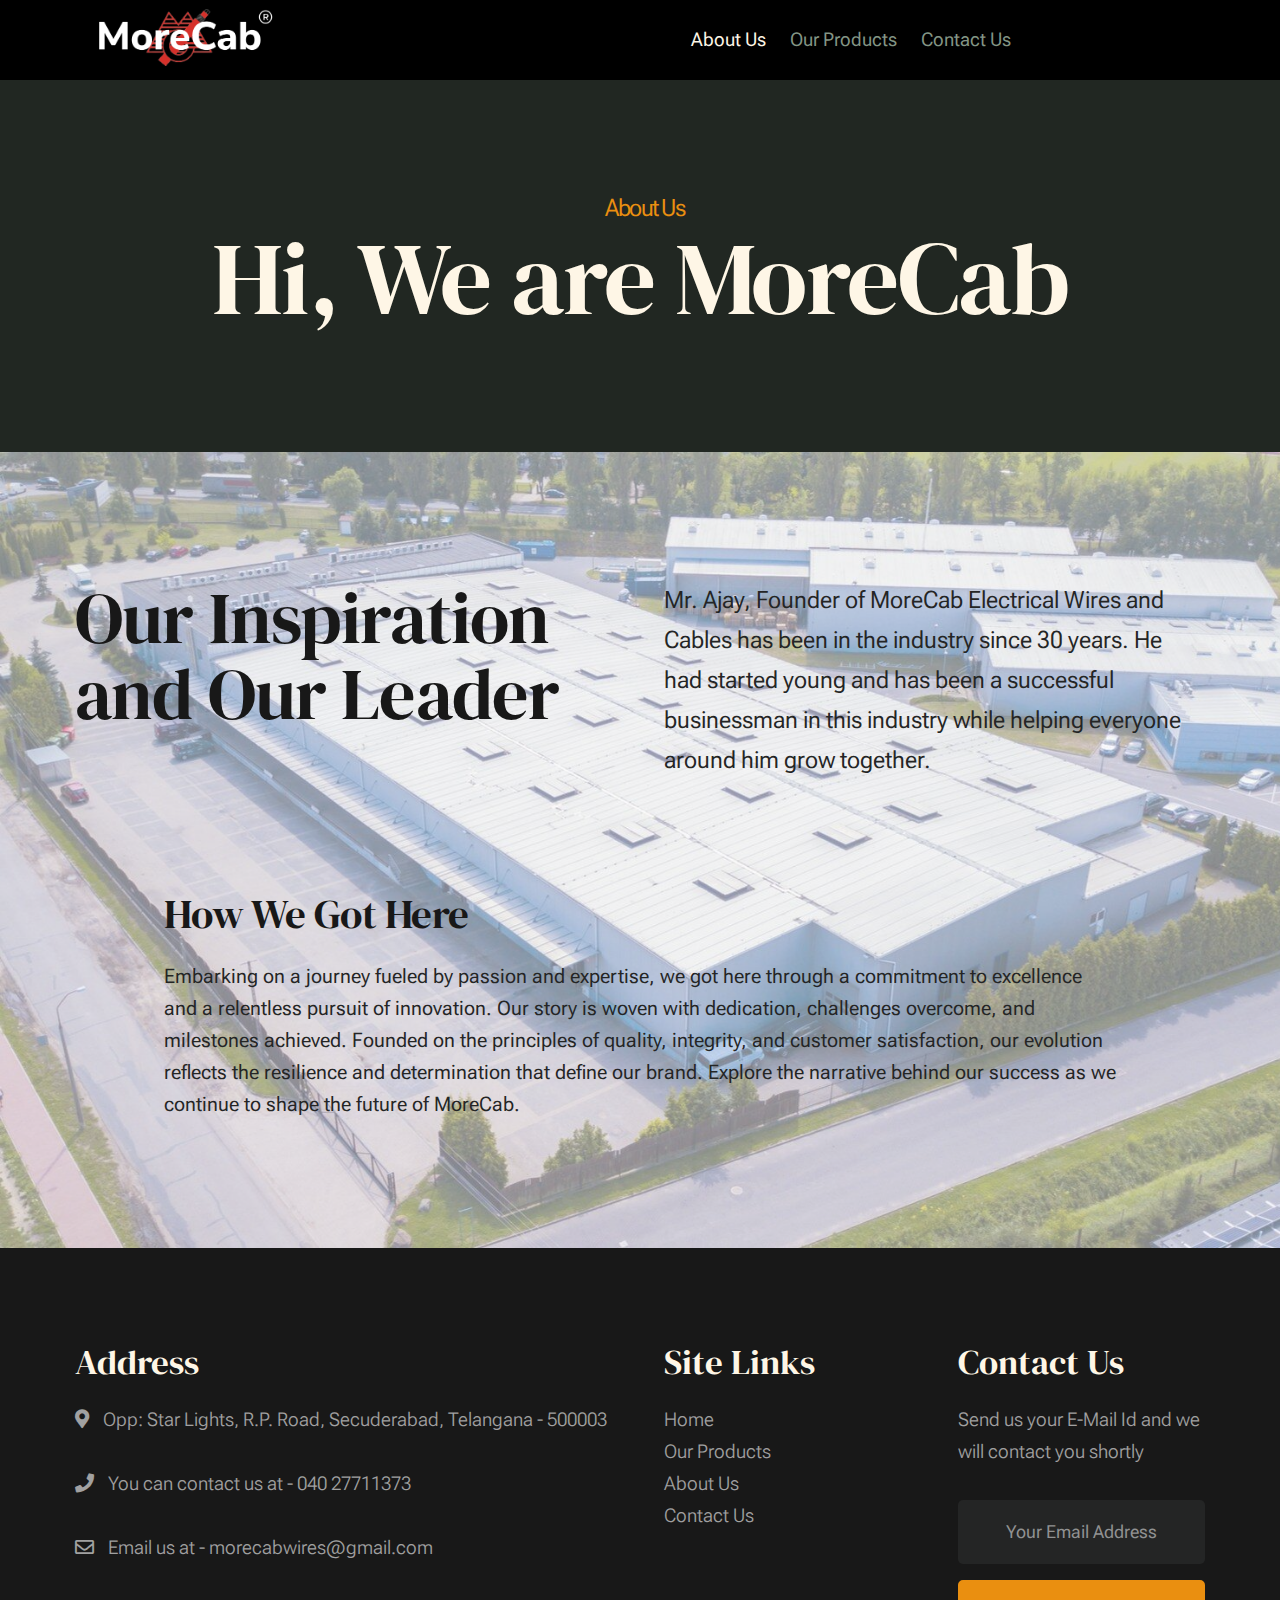
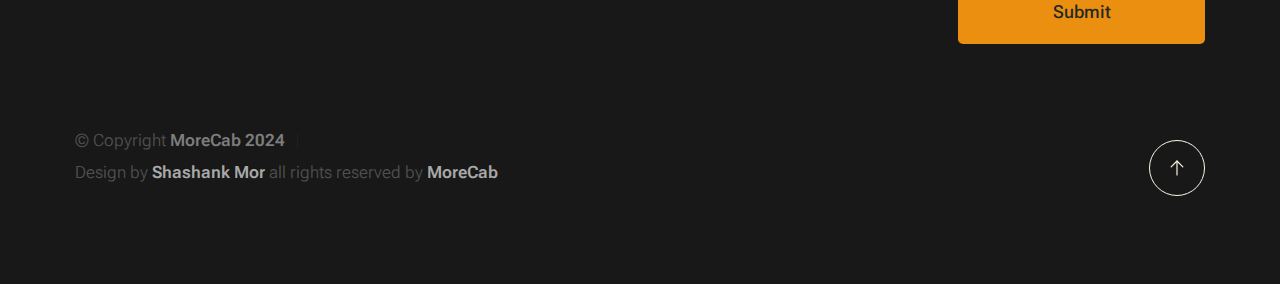
==== commit bc367a6c: "spellings" ====
--- a/about.html
+++ b/about.html
@@ -104,8 +104,8 @@
                         </div>
                         <div class="column xl-6 lg-12 u-flexitem-x-right">
                             <p class="lead">
-                            Mr. Ajay Founder of MoreCab Electrical Wires and Cables has been in the industry since 30 years.
-                            He had started young and has been a successfull businessman in this industry while helping everyone
+                            Mr. Ajay, Founder of MoreCab Electrical Wires and Cables has been in the industry since 30 years.
+                            He had started young and has been a successful businessman in this industry while helping everyone
                             around him grow together.
                             </p>
                         </div>                       
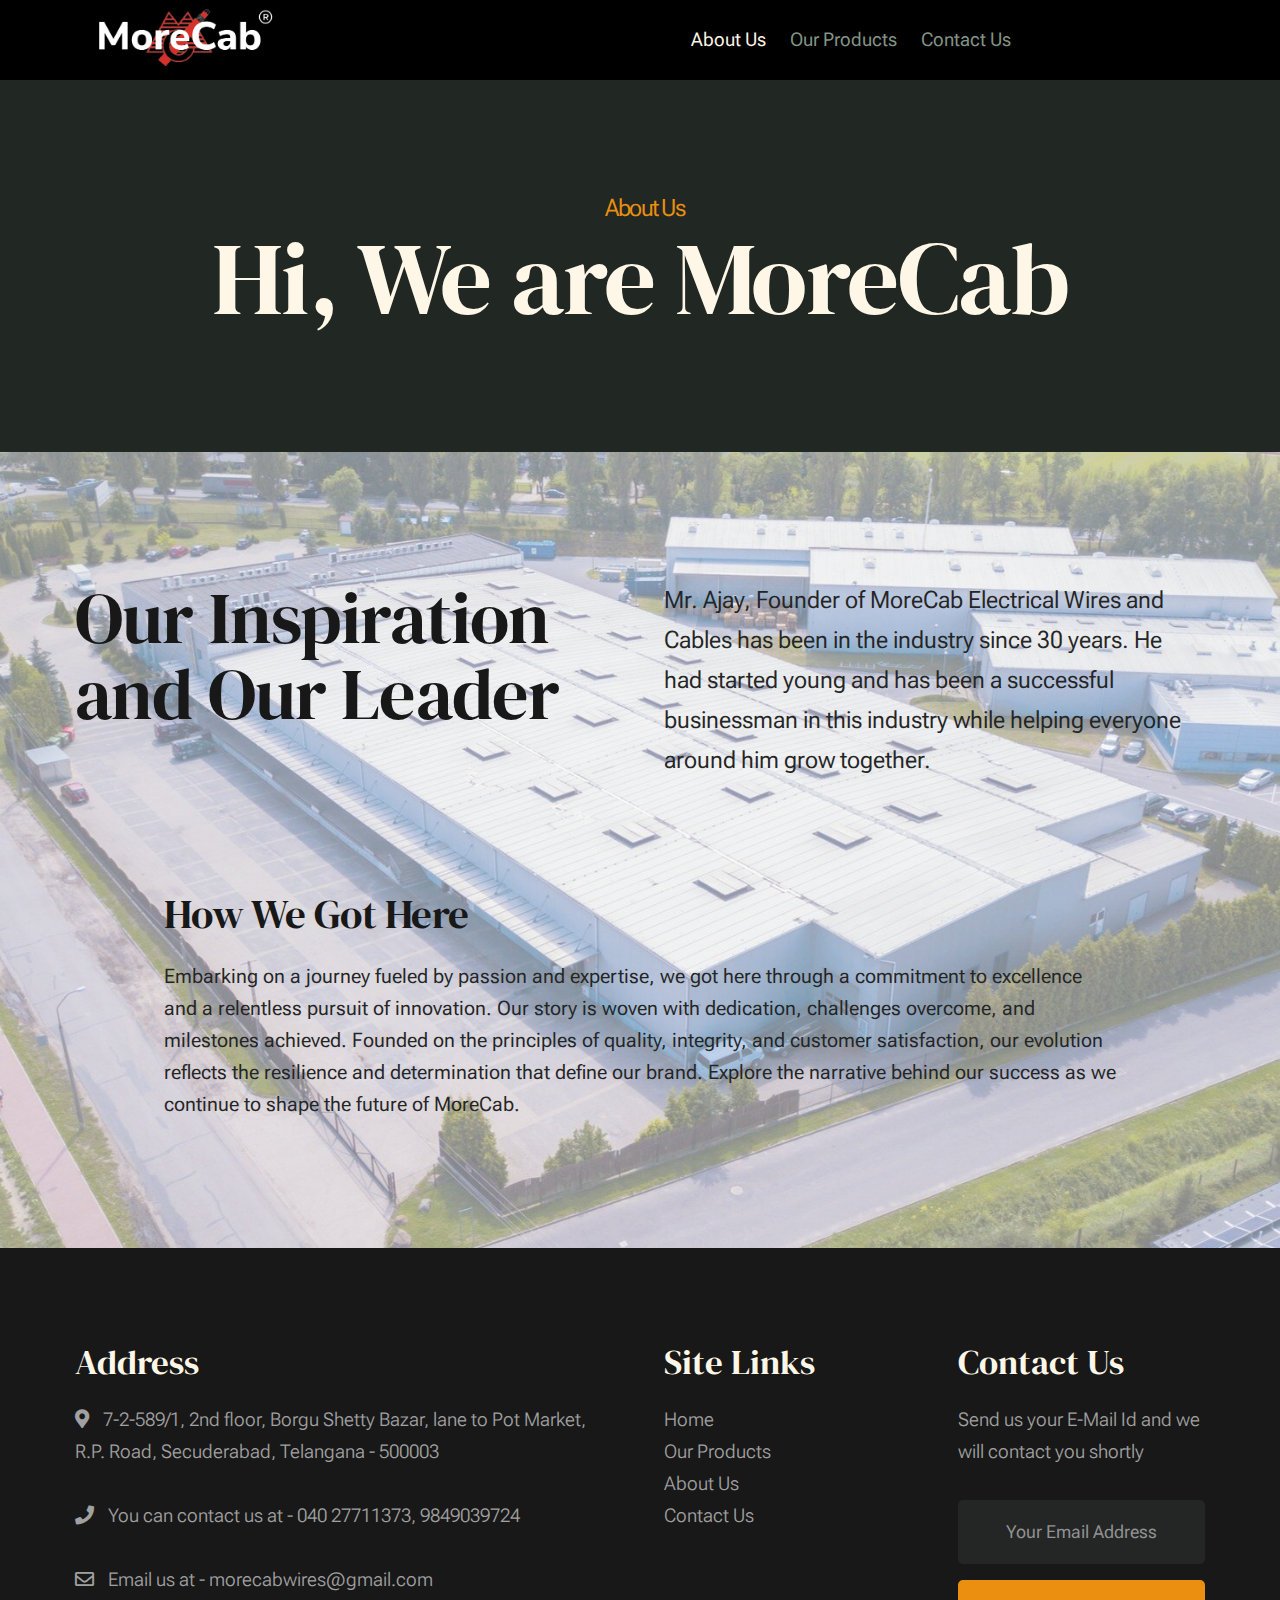
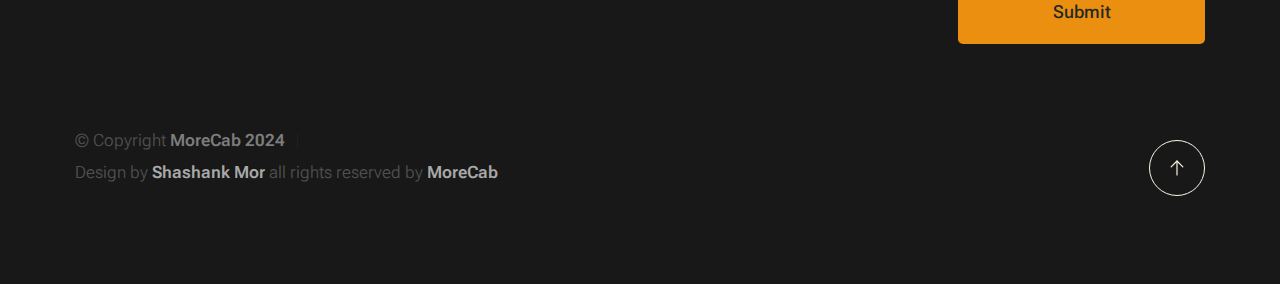
==== commit 48a81ee7: "more chanegs" ====
--- a/about.html
+++ b/about.html
@@ -20,7 +20,7 @@
 
     <!-- favicons
     ================================================== -->
-    <link rel="apple-touch-icon" sizes="180x180" href="apple-touch-icon.png">
+    <link rel="apple-touch-icon" sizes="180x180" href="morecablogo.png">
     <link rel="icon" type="image/png" sizes="32x32" href="morecablogo.png">
     <link href="https://cdnjs.cloudflare.com/ajax/libs/font-awesome/5.10.0/css/all.min.css" rel="stylesheet">
     <link href="https://cdn.jsdelivr.net/npm/bootstrap-icons@1.4.1/font/bootstrap-icons.css" rel="stylesheet">
@@ -110,17 +110,6 @@
                             </p>
                         </div>                       
                     </div> <!-- end pageintro -->   
-                    
-                    <!-- <div class="row pagemedia">
-                        <d class="column xl-12">
-                            <figure class="page-media">                                
-                                <img src="images/thumbs/about/about-1200.jpg" 
-                                     srcset="images/thumbs/about/about-2400.jpg 2400w, 
-                                             images/thumbs/about/about-1200.jpg 1200w, 
-                                             images/thumbs/about/about-600.jpg 600w" sizes="(max-width: 2400px) 100vw, 2400px" alt="">
-                            </figure>
-                        </d> -->
-                    <!-- </div> end pagemedia -->
 
                     <div class="row width-narrower pagemain">
                         <div class="column xl-12"> 
@@ -149,8 +138,8 @@
             <div class="row s-footer__content">
                 <div class="column xl-6 lg-6 md-12 s-footer__block s-footer__about">                    
                     <h3>Address</h3>
-                    <p><i class="fas fa-map-marker-alt" style="padding-right: 10px;"></i> Opp: Star Lights, R.P. Road, Secuderabad, Telangana - 500003</p>
-                    <p><i class="fas fa-phone" style="padding-right: 10px;"></i> You can contact us at - 040 27711373 </p>
+                    <p><i class="fas fa-map-marker-alt" style="padding-right: 10px;"></i> 7-2-589/1, 2nd floor, Borgu Shetty Bazar, lane to Pot Market,  R.P. Road, Secuderabad, Telangana - 500003</p>
+                    <p><i class="fas fa-phone" style="padding-right: 10px;"></i> You can contact us at - 040 27711373, 9849039724 </p>
                     <p><i class="far fa-envelope" style="padding-right: 10px;"></i> Email us at - morecabwires@gmail.com</p>               
                 </div>                
                 <div class="column xl-3 lg-6 md-12 s-footer__block s-footer__site-links">
--- a/css/vendor.css
+++ b/css/vendor.css
@@ -1,24 +1,3 @@
-/* ===================================================================
- * Monica Third-party Stylesheets
- * Template Ver. 1.0.0
- * 12-13-2022
- * -------------------------------------------------------------------
- *
- * TOC:
- * # PrismJS
- * # Swiper
- *
- * ------------------------------------------------------------------- */
-
-
-/* ===================================================================
- * # PrismJS 1.20.0
- *   https://prismjs.com/download.html#themes=prism-okaidia&languages=markup+css+clike+javascript+markup-templating+php 
- *   
- *   okaidia theme for JavaScript, CSS and HTML
- *   Loosely based on Monokai textmate theme by http://www.monokai.nl/
- *   @author ocodia
- * ------------------------------------------------------------------- */
 code[class*=language-],
 pre[class*=language-] {
   color          : #f8f8f2;
--- a/css/styles.css
+++ b/css/styles.css
@@ -1,8 +1,7 @@
 @charset "UTF-8";
 /* =================================================================== 
- * Monica Main Stylesheet
- * Template Ver. 1.0.0
- * 12-13-2022
+ * MoreCab Main Stylesheet
+ * 17-02-2024
  * ------------------------------------------------------------------
  *
  * TOC:
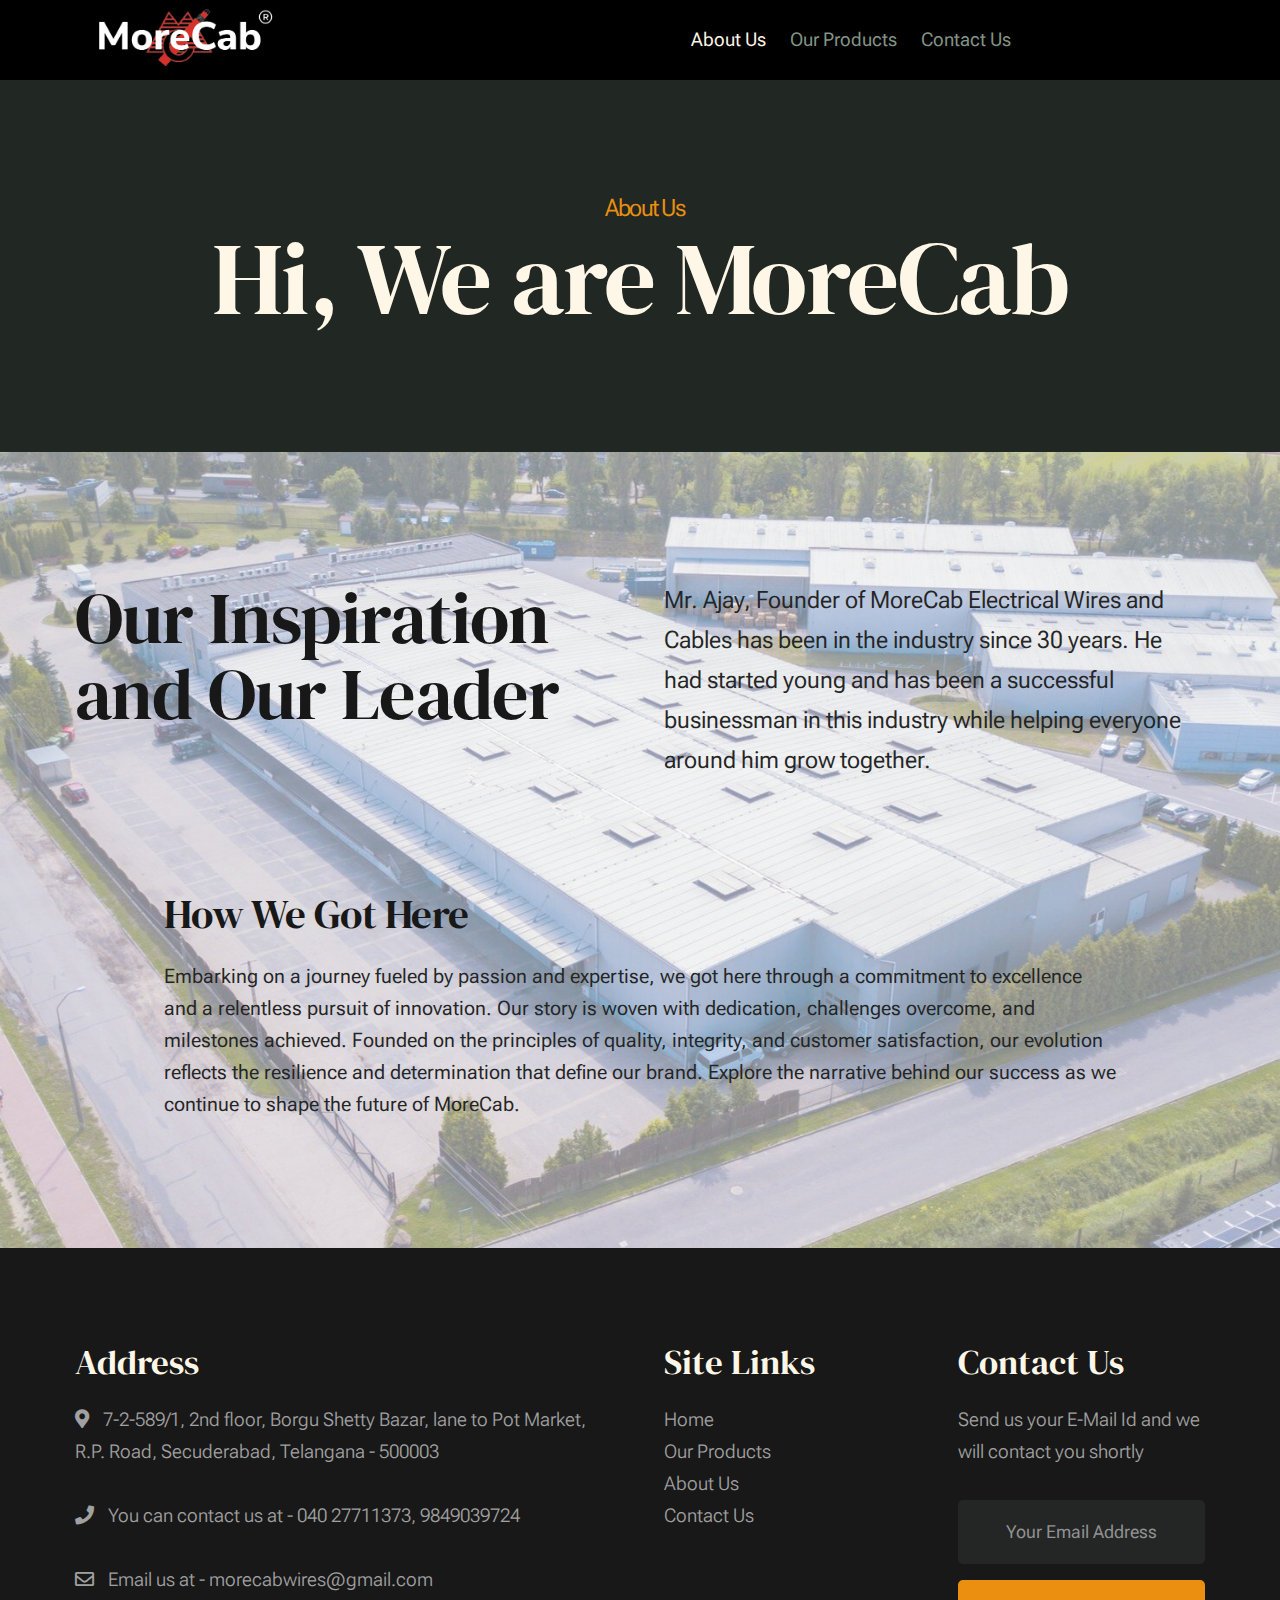
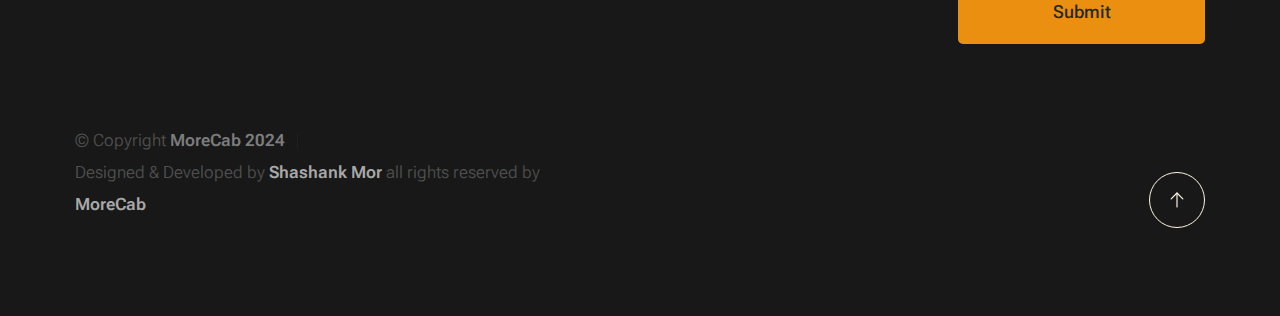
==== commit e3e67530: "changes" ====
--- a/about.html
+++ b/about.html
@@ -175,7 +175,7 @@
                 <div class="column xl-6 lg-12">
                     <p class="ss-copyright">
                         <span>© Copyright <b style="color: rgba(255, 255, 255, 0.438);">MoreCab 2024</b></span> 
-                        <span>Design by <b style="color: rgba(255, 255, 255, 0.641);">Shashank Mor</b> all rights reserved by <b style="color: rgba(255, 255, 255, 0.641);">MoreCab</b></span>
+                        <span>Designed & Developed by <b style="color: rgba(255, 255, 255, 0.641);">Shashank Mor</b> all rights reserved by <b style="color: rgba(255, 255, 255, 0.641);">MoreCab</b></span>
                     </p>
                 </div>
 
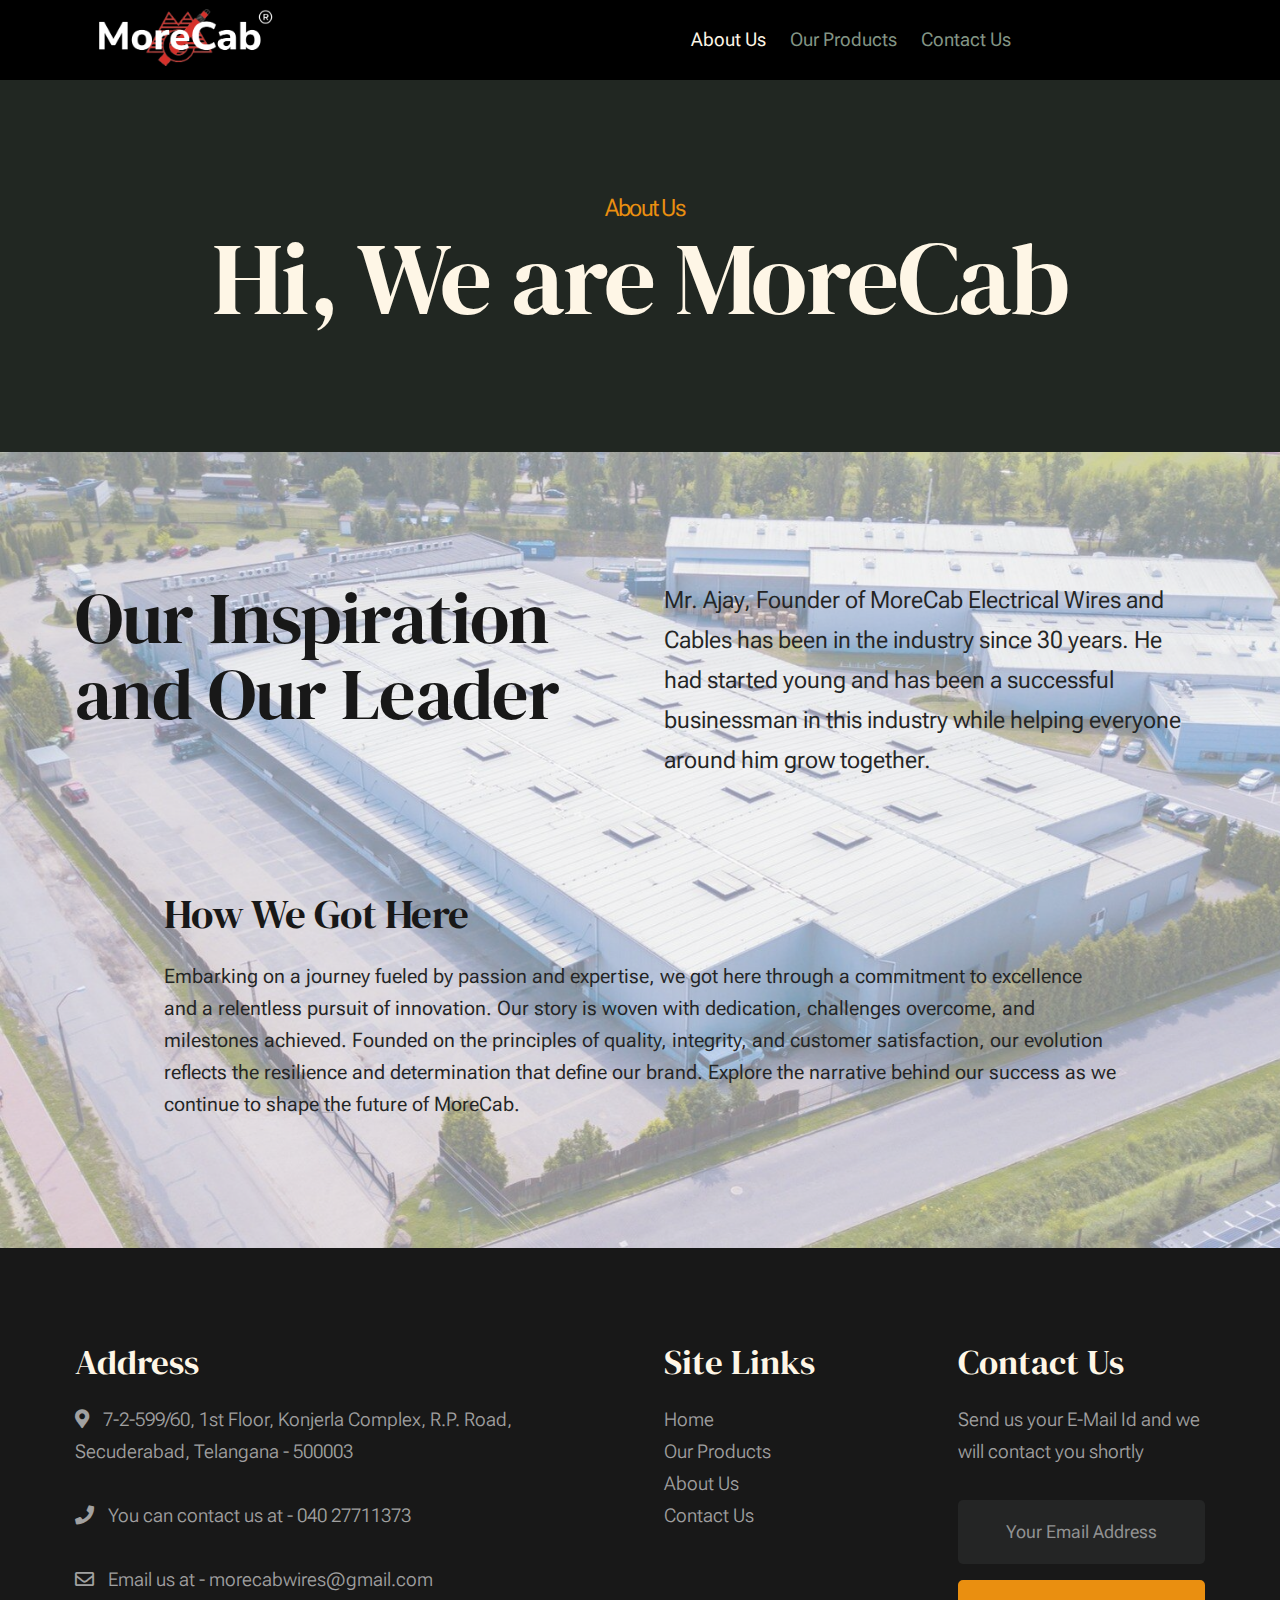
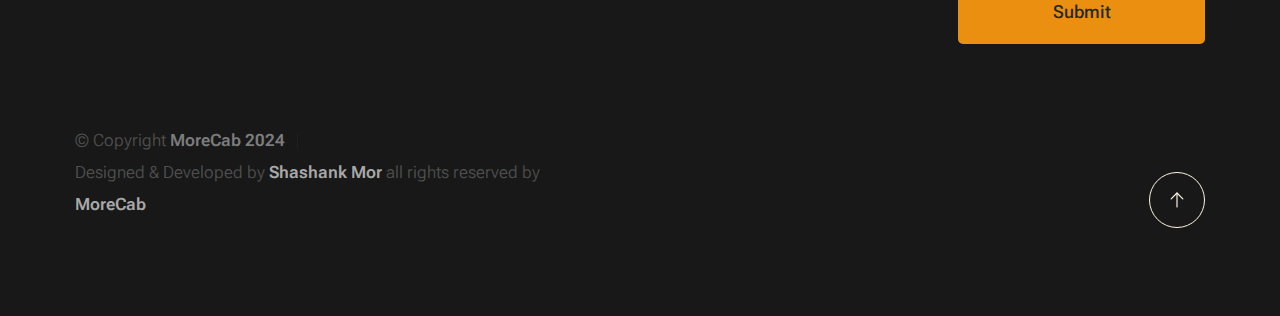
==== commit fb1b126c: "Some Changes" ====
--- a/about.html
+++ b/about.html
@@ -138,8 +138,8 @@
             <div class="row s-footer__content">
                 <div class="column xl-6 lg-6 md-12 s-footer__block s-footer__about">                    
                     <h3>Address</h3>
-                    <p><i class="fas fa-map-marker-alt" style="padding-right: 10px;"></i> 7-2-589/1, 2nd floor, Borgu Shetty Bazar, lane to Pot Market,  R.P. Road, Secuderabad, Telangana - 500003</p>
-                    <p><i class="fas fa-phone" style="padding-right: 10px;"></i> You can contact us at - 040 27711373, 9849039724 </p>
+                    <p><i class="fas fa-map-marker-alt" style="padding-right: 10px;"></i> 7-2-599/60, 1st Floor, Konjerla Complex, R.P. Road, Secuderabad, Telangana - 500003</p>
+                    <p><i class="fas fa-phone" style="padding-right: 10px;"></i> You can contact us at - 040 27711373 </p>
                     <p><i class="far fa-envelope" style="padding-right: 10px;"></i> Email us at - morecabwires@gmail.com</p>               
                 </div>                
                 <div class="column xl-3 lg-6 md-12 s-footer__block s-footer__site-links">
